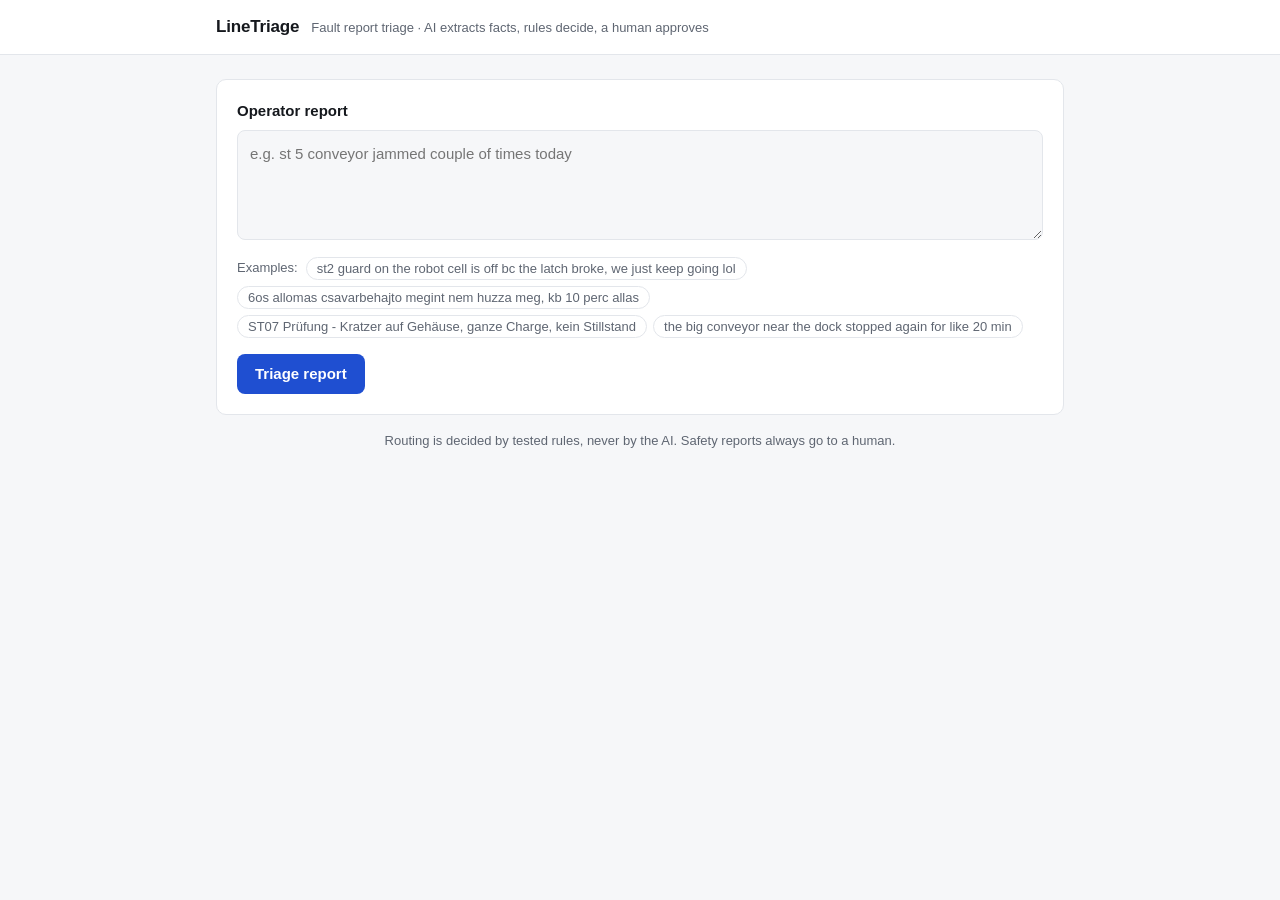
==== src/linetriage/static/index.html @ f2fc9f6f "Add web page for triaging reports Co-Authored-By: Claude Opus 5.5 <noreply@anthropic.com>" ====
<!doctype html>
<html lang="en">
<head>
<meta charset="utf-8">
<meta name="viewport" content="width=device-width, initial-scale=1">
<title>LineTriage</title>
<style>
  :root {
    --bg: #f6f7f9;
    --surface: #ffffff;
    --border: #e3e6eb;
    --text: #15181d;
    --muted: #5f6672;
    --accent: #1f4fd1;
    --accent-text: #ffffff;
    --safety-bg: #fdecec; --safety-fg: #b42318;
    --review-bg: #fff4e5; --review-fg: #a15c07;
    --escalate-bg: #eef2ff; --escalate-fg: #3538cd;
    --auto-bg: #ecfdf3; --auto-fg: #067647;
    --radius: 10px;
  }
  @media (prefers-color-scheme: dark) {
    :root {
      --bg: #0f1115;
      --surface: #171a20;
      --border: #2a2f38;
      --text: #e8eaee;
      --muted: #9aa1ad;
      --accent: #5b8cff;
      --accent-text: #0f1115;
      --safety-bg: #3a1513; --safety-fg: #ff9c92;
      --review-bg: #3a2a10; --review-fg: #fdc56b;
      --escalate-bg: #1e2147; --escalate-fg: #a4b0ff;
      --auto-bg: #0f2e1f; --auto-fg: #6ce0a5;
    }
  }
  * { box-sizing: border-box; }
  body {
    margin: 0;
    background: var(--bg);
    color: var(--text);
    font: 15px/1.5 -apple-system, BlinkMacSystemFont, "Segoe UI", Roboto, sans-serif;
  }
  header {
    border-bottom: 1px solid var(--border);
    background: var(--surface);
  }
  .bar {
    max-width: 880px; margin: 0 auto; padding: 14px 16px;
    display: flex; align-items: baseline; gap: 12px;
  }
  .logo { font-weight: 700; font-size: 17px; letter-spacing: -0.01em; }
  .tagline { color: var(--muted); font-size: 13px; }
  main { max-width: 880px; margin: 0 auto; padding: 24px 16px 48px; }
  .card {
    background: var(--surface);
    border: 1px solid var(--border);
    border-radius: var(--radius);
    padding: 20px;
    margin-bottom: 16px;
  }
  label { display: block; font-weight: 600; margin-bottom: 8px; }
  textarea {
    width: 100%; min-height: 110px; resize: vertical;
    padding: 12px; border: 1px solid var(--border); border-radius: 8px;
    background: var(--bg); color: var(--text); font: inherit;
  }
  textarea:focus { outline: 2px solid var(--accent); outline-offset: -1px; }
  .examples { display: flex; flex-wrap: wrap; gap: 6px; margin: 10px 0 16px; }
  .examples span { color: var(--muted); font-size: 13px; margin-right: 2px; align-self: center; }
  .chip {
    border: 1px solid var(--border); background: transparent; color: var(--muted);
    border-radius: 999px; padding: 3px 10px; font-size: 13px; cursor: pointer;
  }
  .chip:hover { color: var(--text); border-color: var(--muted); }
  .actions { display: flex; align-items: center; gap: 12px; }
  button.primary {
    background: var(--accent); color: var(--accent-text); border: 0;
    border-radius: 8px; padding: 9px 18px; font: inherit; font-weight: 600; cursor: pointer;
  }
  button.primary:disabled { opacity: 0.6; cursor: default; }
  .hint { color: var(--muted); font-size: 13px; }
  .error { color: var(--safety-fg); }
  #result { display: none; }
  .route {
    display: flex; flex-wrap: wrap; align-items: center; gap: 12px;
    padding: 14px 16px; border-radius: 8px; margin-bottom: 16px;
  }
  .route .name { font-weight: 700; letter-spacing: 0.02em; }
  .route .reason { flex: 1 1 240px; }
  .route.safety_alert { background: var(--safety-bg); color: var(--safety-fg); }
  .route.human_review { background: var(--review-bg); color: var(--review-fg); }
  .route.escalate_quality { background: var(--escalate-bg); color: var(--escalate-fg); }
  .route.auto_ticket { background: var(--auto-bg); color: var(--auto-fg); }
  .summary { margin: 0 0 16px; }
  .facts {
    display: grid; grid-template-columns: repeat(auto-fill, minmax(180px, 1fr));
    gap: 1px; background: var(--border); border: 1px solid var(--border);
    border-radius: 8px; overflow: hidden; margin: 0;
  }
  .facts div { background: var(--surface); padding: 10px 12px; }
  .facts dt { color: var(--muted); font-size: 12px; text-transform: uppercase; letter-spacing: 0.04em; }
  .facts dd { margin: 2px 0 0; font-weight: 600; overflow-wrap: anywhere; }
  .facts dd.none { color: var(--muted); font-weight: 400; }
  .review { display: flex; flex-wrap: wrap; align-items: center; gap: 10px; margin-top: 16px; }
  .review button {
    border: 1px solid var(--border); background: var(--surface); color: var(--text);
    border-radius: 8px; padding: 7px 14px; font: inherit; cursor: pointer;
  }
  .review button:hover { border-color: var(--muted); }
  footer { color: var(--muted); font-size: 13px; text-align: center; }
</style>
</head>
<body>
<header>
  <div class="bar">
    <span class="logo">LineTriage</span>
    <span class="tagline">Fault report triage · AI extracts facts, rules decide, a human approves</span>
  </div>
</header>
<main>
  <form class="card" id="form">
    <label for="text">Operator report</label>
    <textarea id="text" maxlength="2000" placeholder="e.g. st 5 conveyor jammed couple of times today" required></textarea>
    <div class="examples">
      <span>Examples:</span>
      <button type="button" class="chip">st2 guard on the robot cell is off bc the latch broke, we just keep going lol</button>
      <button type="button" class="chip">6os allomas csavarbehajto megint nem huzza meg, kb 10 perc allas</button>
      <button type="button" class="chip">ST07 Prüfung - Kratzer auf Gehäuse, ganze Charge, kein Stillstand</button>
      <button type="button" class="chip">the big conveyor near the dock stopped again for like 20 min</button>
    </div>
    <div class="actions">
      <button class="primary" id="submit" type="submit">Triage report</button>
      <span class="hint" id="status"></span>
    </div>
  </form>

  <section class="card" id="result" aria-live="polite">
    <div class="route" id="route">
      <span class="name" id="route-name"></span>
      <span class="reason" id="route-reason"></span>
    </div>
    <p class="summary" id="summary"></p>
    <dl class="facts" id="facts"></dl>
    <div class="review">
      <button type="button" data-decision="Approved">Approve</button>
      <button type="button" data-decision="Overridden">Override</button>
      <span class="hint" id="review-status">Recommendation only. A human makes the final call.</span>
    </div>
  </section>

  <footer>Routing is decided by tested rules, never by the AI. Safety reports always go to a human.</footer>
</main>

<script>
  const ROUTE_NAMES = {
    safety_alert: "Safety alert",
    human_review: "Human review",
    escalate_quality: "Escalate to quality",
    auto_ticket: "Auto ticket",
  };
  const FIELDS = [
    ["station_id", "Station"],
    ["fault_type", "Fault type"],
    ["downtime_minutes", "Downtime"],
    ["recurring", "Recurring"],
    ["safety_involved", "Safety risk"],
    ["affected_part", "Affected part"],
    ["language", "Language"],
  ];
  const LANGUAGES = { en: "English", hu: "Hungarian", de: "German", mixed: "Mixed" };

  const $ = (id) => document.getElementById(id);
  const form = $("form"), text = $("text"), submit = $("submit"), status = $("status");

  document.querySelectorAll(".chip").forEach((chip) =>
    chip.addEventListener("click", () => { text.value = chip.textContent; text.focus(); })
  );

  function show(key, value) {
    if (value === null || value === undefined) return null;
    if (typeof value === "boolean") return value ? "Yes" : "No";
    if (key === "downtime_minutes") return value === 0 ? "None (kept running)" : `${value} min`;
    if (key === "language") return LANGUAGES[value] || value;
    return String(value);
  }

  function render(data) {
    const route = $("route");
    route.className = "route " + data.route;
    $("route-name").textContent = ROUTE_NAMES[data.route] || data.route;
    $("route-reason").textContent = data.reason;
    $("summary").textContent = data.facts.summary;
    const facts = $("facts");
    facts.replaceChildren();
    for (const [key, label] of FIELDS) {
      const value = show(key, data.facts[key]);
      const box = document.createElement("div");
      const dt = document.createElement("dt");
      const dd = document.createElement("dd");
      dt.textContent = label;
      dd.textContent = value ?? "Unknown";
      if (value === null) dd.className = "none";
      box.append(dt, dd);
      facts.append(box);
    }
    $("review-status").textContent = "Recommendation only. A human makes the final call.";
    $("result").style.display = "block";
  }

  form.addEventListener("submit", async (event) => {
    event.preventDefault();
    if (!text.value.trim()) return;
    submit.disabled = true;
    status.className = "hint";
    status.textContent = "Analysing…";
    try {
      const response = await fetch("/triage", {
        method: "POST",
        headers: { "Content-Type": "application/json" },
        body: JSON.stringify({ text: text.value }),
      });
      const data = await response.json();
      if (!response.ok) throw new Error(typeof data.detail === "string" ? data.detail : "Invalid request.");
      render(data);
      status.textContent = "";
    } catch (err) {
      status.className = "hint error";
      status.textContent = err.message || "Something went wrong.";
    } finally {
      submit.disabled = false;
    }
  });

  document.querySelectorAll("[data-decision]").forEach((button) =>
    button.addEventListener("click", () => {
      $("review-status").textContent = `${button.dataset.decision}. (Not saved yet: decisions are stored in a later phase.)`;
    })
  );
</script>
</body>
</html>
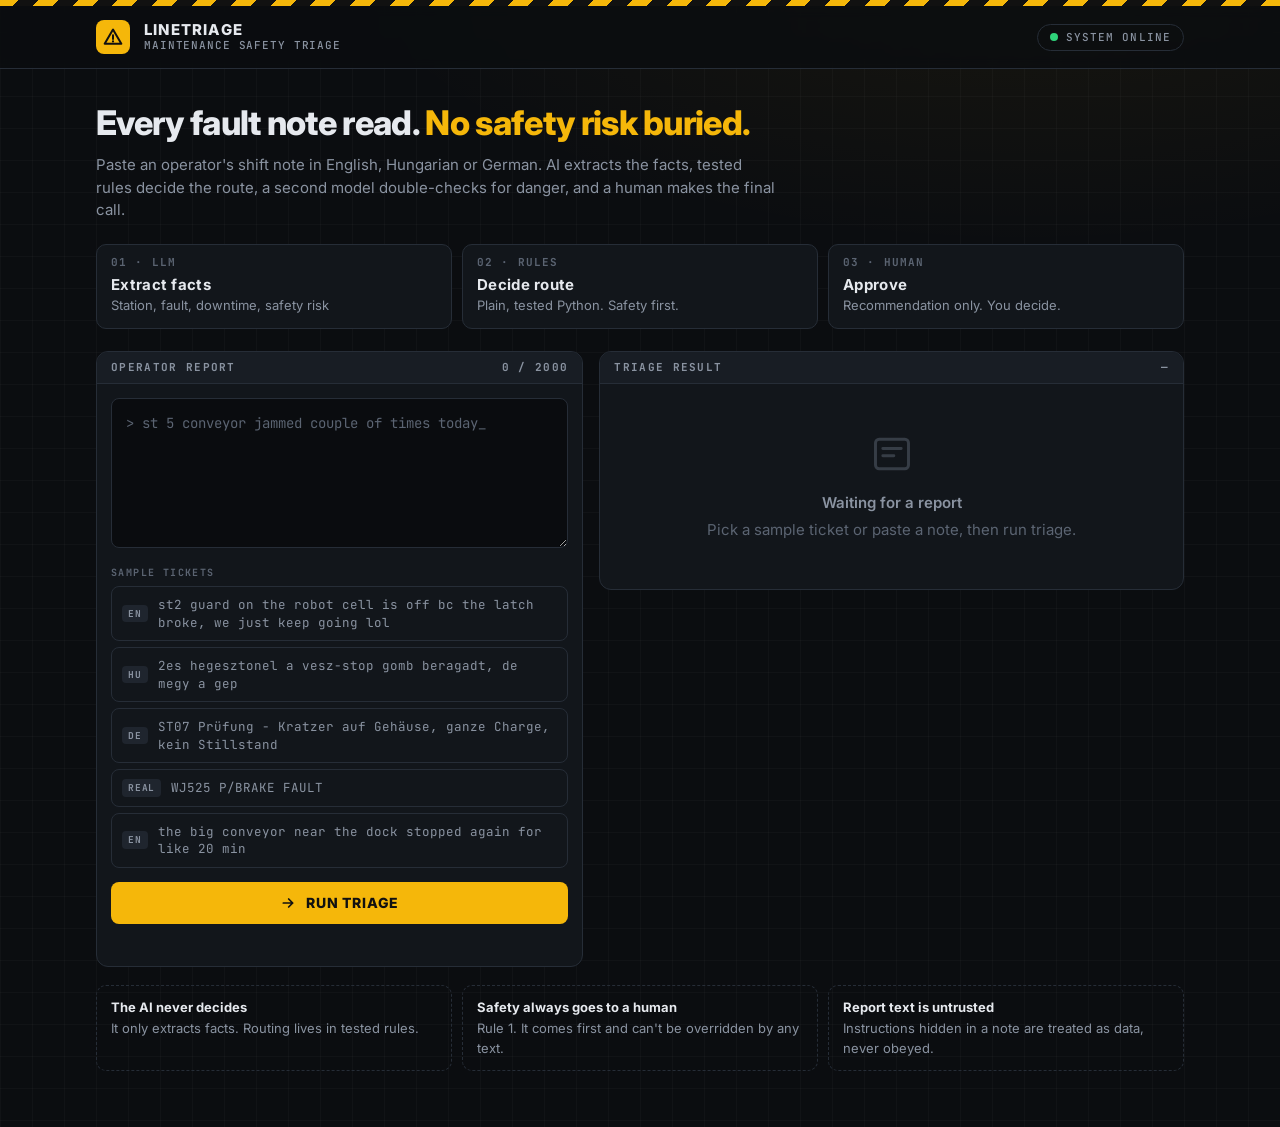
==== commit 7be9a4e1: "Redesign web page as a safety control room; add small-model second opinion Co-Authored-By: Claude Op" ====
--- a/src/linetriage/static/index.html
+++ b/src/linetriage/static/index.html
@@ -4,160 +4,287 @@
 <meta charset="utf-8">
 <meta name="viewport" content="width=device-width, initial-scale=1">
 <title>LineTriage</title>
+<link rel="preconnect" href="https://fonts.googleapis.com">
+<link rel="preconnect" href="https://fonts.gstatic.com" crossorigin>
+<link href="https://fonts.googleapis.com/css2?family=Inter:wght@400;500;600;700;800&family=JetBrains+Mono:wght@400;500;700&display=swap" rel="stylesheet">
 <style>
   :root {
-    --bg: #f6f7f9;
-    --surface: #ffffff;
-    --border: #e3e6eb;
-    --text: #15181d;
-    --muted: #5f6672;
-    --accent: #1f4fd1;
-    --accent-text: #ffffff;
-    --safety-bg: #fdecec; --safety-fg: #b42318;
-    --review-bg: #fff4e5; --review-fg: #a15c07;
-    --escalate-bg: #eef2ff; --escalate-fg: #3538cd;
-    --auto-bg: #ecfdf3; --auto-fg: #067647;
-    --radius: 10px;
-  }
-  @media (prefers-color-scheme: dark) {
-    :root {
-      --bg: #0f1115;
-      --surface: #171a20;
-      --border: #2a2f38;
-      --text: #e8eaee;
-      --muted: #9aa1ad;
-      --accent: #5b8cff;
-      --accent-text: #0f1115;
-      --safety-bg: #3a1513; --safety-fg: #ff9c92;
-      --review-bg: #3a2a10; --review-fg: #fdc56b;
-      --escalate-bg: #1e2147; --escalate-fg: #a4b0ff;
-      --auto-bg: #0f2e1f; --auto-fg: #6ce0a5;
-    }
+    --bg: #0b0d10;
+    --bg-grid: rgba(255, 255, 255, 0.025);
+    --panel: #12161b;
+    --panel-2: #181d24;
+    --line: #262d37;
+    --text: #e6e9ee;
+    --muted: #8a93a1;
+    --dim: #5b6472;
+    --hazard: #f5b70a;
+    --hazard-ink: #111;
+    --red: #ff4d4f;
+    --amber: #ffab2e;
+    --blue: #4d8dff;
+    --green: #2fd37a;
+    --mono: "JetBrains Mono", ui-monospace, SFMono-Regular, Menlo, monospace;
+    --sans: "Inter", -apple-system, BlinkMacSystemFont, "Segoe UI", sans-serif;
   }
   * { box-sizing: border-box; }
+  html { background: var(--bg); }
   body {
     margin: 0;
-    background: var(--bg);
+    min-height: 100vh;
     color: var(--text);
-    font: 15px/1.5 -apple-system, BlinkMacSystemFont, "Segoe UI", Roboto, sans-serif;
-  }
-  header {
-    border-bottom: 1px solid var(--border);
-    background: var(--surface);
-  }
-  .bar {
-    max-width: 880px; margin: 0 auto; padding: 14px 16px;
-    display: flex; align-items: baseline; gap: 12px;
-  }
-  .logo { font-weight: 700; font-size: 17px; letter-spacing: -0.01em; }
-  .tagline { color: var(--muted); font-size: 13px; }
-  main { max-width: 880px; margin: 0 auto; padding: 24px 16px 48px; }
-  .card {
-    background: var(--surface);
-    border: 1px solid var(--border);
-    border-radius: var(--radius);
-    padding: 20px;
-    margin-bottom: 16px;
-  }
-  label { display: block; font-weight: 600; margin-bottom: 8px; }
+    font: 15px/1.5 var(--sans);
+    background:
+      linear-gradient(var(--bg-grid) 1px, transparent 1px) 0 0 / 32px 32px,
+      linear-gradient(90deg, var(--bg-grid) 1px, transparent 1px) 0 0 / 32px 32px,
+      radial-gradient(1200px 600px at 80% -10%, rgba(245, 183, 10, 0.07), transparent 60%),
+      var(--bg);
+  }
+
+  /* Hazard stripe */
+  .stripe {
+    height: 6px;
+    background: repeating-linear-gradient(-45deg, var(--hazard) 0 14px, var(--hazard-ink) 14px 28px);
+  }
+
+  header { border-bottom: 1px solid var(--line); background: rgba(11, 13, 16, 0.85); backdrop-filter: blur(6px); }
+  .bar { max-width: 1120px; margin: 0 auto; padding: 14px 16px; display: flex; align-items: center; gap: 14px; flex-wrap: wrap; }
+  .mark {
+    width: 34px; height: 34px; border-radius: 8px; display: grid; place-items: center;
+    background: var(--hazard); color: var(--hazard-ink); flex: none;
+  }
+  .brand { display: flex; flex-direction: column; line-height: 1.15; }
+  .brand b { font-weight: 800; letter-spacing: 0.08em; font-size: 15px; }
+  .brand span { font: 500 11px/1.4 var(--mono); color: var(--muted); letter-spacing: 0.08em; text-transform: uppercase; }
+  .status {
+    margin-left: auto; display: flex; align-items: center; gap: 8px;
+    font: 500 11px/1 var(--mono); letter-spacing: 0.1em; color: var(--muted);
+    border: 1px solid var(--line); border-radius: 999px; padding: 7px 12px;
+  }
+  .pulse { width: 8px; height: 8px; border-radius: 50%; background: var(--green); box-shadow: 0 0 0 0 rgba(47, 211, 122, 0.6); animation: pulse 2s infinite; }
+  @keyframes pulse { 70% { box-shadow: 0 0 0 8px rgba(47, 211, 122, 0); } 100% { box-shadow: 0 0 0 0 rgba(47, 211, 122, 0); } }
+
+  main { max-width: 1120px; margin: 0 auto; padding: 28px 16px 56px; }
+  .hero { margin-bottom: 22px; }
+  .hero h1 { margin: 0 0 6px; font-size: clamp(24px, 4vw, 34px); font-weight: 800; letter-spacing: -0.02em; }
+  .hero h1 em { font-style: normal; color: var(--hazard); }
+  .hero p { margin: 0; color: var(--muted); max-width: 680px; }
+
+  /* Pipeline */
+  .pipeline { display: grid; grid-template-columns: repeat(3, 1fr); gap: 10px; margin: 22px 0; }
+  .stage {
+    position: relative; padding: 12px 14px; border: 1px solid var(--line); border-radius: 10px;
+    background: var(--panel); transition: border-color .3s, box-shadow .3s, opacity .3s;
+  }
+  .stage .num { font: 700 11px/1 var(--mono); color: var(--dim); letter-spacing: 0.1em; }
+  .stage .name { font-weight: 700; margin-top: 6px; letter-spacing: 0.02em; }
+  .stage .desc { color: var(--muted); font-size: 13px; }
+  .stage.active { border-color: var(--hazard); box-shadow: 0 0 0 1px var(--hazard) inset, 0 0 24px rgba(245, 183, 10, 0.18); }
+  .stage.active .num { color: var(--hazard); }
+  .stage.done { border-color: #2a4a38; }
+  .stage.done .num { color: var(--green); }
+  .stage.done .num::after { content: "  ✓"; }
+
+  .grid { display: grid; grid-template-columns: minmax(0, 5fr) minmax(0, 6fr); gap: 16px; align-items: start; }
+  @media (max-width: 860px) { .grid { grid-template-columns: 1fr; } .pipeline { grid-template-columns: 1fr; } }
+
+  .panel { background: var(--panel); border: 1px solid var(--line); border-radius: 12px; overflow: hidden; }
+  .panel-head {
+    display: flex; align-items: center; justify-content: space-between; gap: 8px;
+    padding: 10px 14px; border-bottom: 1px solid var(--line); background: var(--panel-2);
+    font: 700 11px/1 var(--mono); letter-spacing: 0.12em; color: var(--muted); text-transform: uppercase;
+  }
+  .panel-body { padding: 14px; }
+
   textarea {
-    width: 100%; min-height: 110px; resize: vertical;
-    padding: 12px; border: 1px solid var(--border); border-radius: 8px;
-    background: var(--bg); color: var(--text); font: inherit;
-  }
-  textarea:focus { outline: 2px solid var(--accent); outline-offset: -1px; }
-  .examples { display: flex; flex-wrap: wrap; gap: 6px; margin: 10px 0 16px; }
-  .examples span { color: var(--muted); font-size: 13px; margin-right: 2px; align-self: center; }
+    width: 100%; min-height: 150px; resize: vertical; padding: 14px;
+    border: 1px solid var(--line); border-radius: 8px; background: #0a0c0f; color: var(--text);
+    font: 14px/1.55 var(--mono); caret-color: var(--hazard);
+  }
+  textarea:focus { outline: none; border-color: var(--hazard); box-shadow: 0 0 0 3px rgba(245, 183, 10, 0.15); }
+  textarea::placeholder { color: var(--dim); }
+
+  .samples { margin-top: 14px; }
+  .samples-label { font: 700 10px/1 var(--mono); letter-spacing: 0.14em; color: var(--dim); text-transform: uppercase; margin-bottom: 8px; }
   .chip {
-    border: 1px solid var(--border); background: transparent; color: var(--muted);
-    border-radius: 999px; padding: 3px 10px; font-size: 13px; cursor: pointer;
-  }
-  .chip:hover { color: var(--text); border-color: var(--muted); }
-  .actions { display: flex; align-items: center; gap: 12px; }
-  button.primary {
-    background: var(--accent); color: var(--accent-text); border: 0;
-    border-radius: 8px; padding: 9px 18px; font: inherit; font-weight: 600; cursor: pointer;
-  }
-  button.primary:disabled { opacity: 0.6; cursor: default; }
-  .hint { color: var(--muted); font-size: 13px; }
-  .error { color: var(--safety-fg); }
-  #result { display: none; }
+    display: flex; width: 100%; align-items: center; gap: 10px; text-align: left; cursor: pointer;
+    margin-bottom: 6px; padding: 9px 10px; border-radius: 8px; border: 1px solid var(--line);
+    background: transparent; color: var(--muted); font: 12.5px/1.4 var(--mono);
+    transition: border-color .15s, color .15s, background .15s;
+  }
+  .chip:hover { border-color: #3a4350; color: var(--text); background: rgba(255, 255, 255, 0.02); }
+  .chip .tag {
+    flex: none; font: 700 9.5px/1 var(--mono); letter-spacing: 0.08em; padding: 4px 6px; border-radius: 4px;
+    background: #1f252e; color: var(--muted);
+  }
+
+  .run {
+    margin-top: 14px; width: 100%; display: flex; align-items: center; justify-content: center; gap: 10px;
+    padding: 13px 18px; border: 0; border-radius: 8px; cursor: pointer;
+    background: var(--hazard); color: var(--hazard-ink); font: 800 14px/1 var(--sans); letter-spacing: 0.06em; text-transform: uppercase;
+    transition: transform .08s, filter .15s;
+  }
+  .run:hover { filter: brightness(1.06); }
+  .run:active { transform: translateY(1px); }
+  .run:disabled { cursor: default; filter: grayscale(0.4) brightness(0.8); }
+  .error { color: var(--red); font: 13px/1.4 var(--mono); margin-top: 10px; min-height: 18px; }
+
+  /* Empty state */
+  .empty { padding: 48px 20px; text-align: center; color: var(--dim); }
+  .empty svg { opacity: 0.5; margin-bottom: 10px; }
+  .empty b { display: block; color: var(--muted); font-weight: 600; margin-bottom: 4px; }
+
+  /* Route */
   .route {
-    display: flex; flex-wrap: wrap; align-items: center; gap: 12px;
-    padding: 14px 16px; border-radius: 8px; margin-bottom: 16px;
-  }
-  .route .name { font-weight: 700; letter-spacing: 0.02em; }
-  .route .reason { flex: 1 1 240px; }
-  .route.safety_alert { background: var(--safety-bg); color: var(--safety-fg); }
-  .route.human_review { background: var(--review-bg); color: var(--review-fg); }
-  .route.escalate_quality { background: var(--escalate-bg); color: var(--escalate-fg); }
-  .route.auto_ticket { background: var(--auto-bg); color: var(--auto-fg); }
-  .summary { margin: 0 0 16px; }
-  .facts {
-    display: grid; grid-template-columns: repeat(auto-fill, minmax(180px, 1fr));
-    gap: 1px; background: var(--border); border: 1px solid var(--border);
-    border-radius: 8px; overflow: hidden; margin: 0;
-  }
-  .facts div { background: var(--surface); padding: 10px 12px; }
-  .facts dt { color: var(--muted); font-size: 12px; text-transform: uppercase; letter-spacing: 0.04em; }
-  .facts dd { margin: 2px 0 0; font-weight: 600; overflow-wrap: anywhere; }
-  .facts dd.none { color: var(--muted); font-weight: 400; }
-  .review { display: flex; flex-wrap: wrap; align-items: center; gap: 10px; margin-top: 16px; }
+    --c: var(--muted);
+    position: relative; padding: 18px 18px 16px; border-bottom: 1px solid var(--line);
+    background: linear-gradient(120deg, color-mix(in srgb, var(--c) 16%, transparent), transparent 70%);
+  }
+  .route::before { content: ""; position: absolute; left: 0; top: 0; bottom: 0; width: 4px; background: var(--c); box-shadow: 0 0 18px var(--c); }
+  .route.safety_alert { --c: var(--red); }
+  .route.human_review { --c: var(--amber); }
+  .route.escalate_quality { --c: var(--blue); }
+  .route.auto_ticket { --c: var(--green); }
+  .route .kicker { font: 700 10.5px/1 var(--mono); letter-spacing: 0.14em; color: var(--muted); text-transform: uppercase; }
+  .route .name { display: flex; align-items: center; gap: 10px; margin: 8px 0 6px; font-size: 24px; font-weight: 800; letter-spacing: 0.01em; color: var(--c); }
+  .route.safety_alert .name .dot { animation: blink 1s steps(2) infinite; }
+  .route .dot { width: 10px; height: 10px; border-radius: 50%; background: var(--c); box-shadow: 0 0 12px var(--c); }
+  @keyframes blink { 50% { opacity: 0.25; } }
+  .route .reason { color: var(--text); }
+  .summary { padding: 12px 18px; color: var(--muted); border-bottom: 1px solid var(--line); font-size: 14px; }
+  .summary b { color: var(--text); font-weight: 600; }
+
+  .facts { display: grid; grid-template-columns: repeat(auto-fill, minmax(150px, 1fr)); gap: 1px; background: var(--line); margin: 0; }
+  .facts div { background: var(--panel); padding: 11px 14px; }
+  .facts dt { font: 700 10px/1 var(--mono); letter-spacing: 0.12em; color: var(--dim); text-transform: uppercase; }
+  .facts dd { margin: 6px 0 0; font: 600 14px/1.3 var(--mono); overflow-wrap: anywhere; }
+  .facts dd.warn { color: var(--red); }
+  .facts dd.none { color: var(--dim); font-weight: 400; }
+
+  /* Second opinion */
+  .second { padding: 14px 18px; border-top: 1px solid var(--line); }
+  .second-head { display: flex; justify-content: space-between; align-items: baseline; gap: 10px; flex-wrap: wrap; }
+  .second-head .t { font: 700 10.5px/1 var(--mono); letter-spacing: 0.14em; color: var(--muted); text-transform: uppercase; }
+  .second-head .m { font: 12px/1 var(--mono); color: var(--dim); }
+  .meter { position: relative; height: 10px; margin: 12px 0 8px; border-radius: 999px; background: #0a0c0f; border: 1px solid var(--line); overflow: visible; }
+  .meter .fill { position: absolute; inset: 0 auto 0 0; width: 0; border-radius: 999px; background: linear-gradient(90deg, var(--green), var(--hazard) 55%, var(--red)); transition: width .7s cubic-bezier(.2,.8,.2,1); }
+  .meter .tick { position: absolute; top: -5px; bottom: -5px; width: 2px; background: var(--text); opacity: 0.7; }
+  .meter .tick::after { content: "threshold"; position: absolute; top: -16px; left: 50%; transform: translateX(-50%); font: 9px/1 var(--mono); color: var(--dim); letter-spacing: 0.08em; }
+  .verdict { display: flex; align-items: center; gap: 10px; flex-wrap: wrap; font: 13px/1.4 var(--mono); }
+  .pill { font: 700 10.5px/1 var(--mono); letter-spacing: 0.1em; padding: 5px 8px; border-radius: 4px; border: 1px solid currentColor; }
+  .pill.danger { color: var(--red); }
+  .pill.ok { color: var(--green); }
+  .pill.agree { color: var(--muted); }
+  .pill.check { color: var(--amber); background: rgba(255, 171, 46, 0.08); }
+
+  .review { display: flex; gap: 8px; flex-wrap: wrap; align-items: center; padding: 14px 18px; border-top: 1px solid var(--line); background: var(--panel-2); }
   .review button {
-    border: 1px solid var(--border); background: var(--surface); color: var(--text);
-    border-radius: 8px; padding: 7px 14px; font: inherit; cursor: pointer;
-  }
-  .review button:hover { border-color: var(--muted); }
-  footer { color: var(--muted); font-size: 13px; text-align: center; }
+    padding: 9px 14px; border-radius: 8px; cursor: pointer; font: 700 12px/1 var(--sans); letter-spacing: 0.06em; text-transform: uppercase;
+    border: 1px solid var(--line); background: var(--panel); color: var(--text);
+  }
+  .review button.approve:hover { border-color: var(--green); color: var(--green); }
+  .review button.override:hover { border-color: var(--amber); color: var(--amber); }
+  .review .note { color: var(--dim); font: 12px/1.4 var(--mono); margin-left: auto; }
+
+  .principles { display: grid; grid-template-columns: repeat(3, 1fr); gap: 10px; margin-top: 18px; }
+  @media (max-width: 860px) { .principles { grid-template-columns: 1fr; } }
+  .principles div { padding: 12px 14px; border: 1px dashed var(--line); border-radius: 10px; color: var(--muted); font-size: 13px; }
+  .principles b { display: block; color: var(--text); font-size: 13px; margin-bottom: 2px; }
+
+  .sr-only { position: absolute; width: 1px; height: 1px; overflow: hidden; clip: rect(0 0 0 0); }
+  @media (prefers-reduced-motion: reduce) { * { animation: none !important; transition: none !important; } }
 </style>
 </head>
 <body>
+<div class="stripe" aria-hidden="true"></div>
 <header>
   <div class="bar">
-    <span class="logo">LineTriage</span>
-    <span class="tagline">Fault report triage · AI extracts facts, rules decide, a human approves</span>
+    <div class="mark" aria-hidden="true">
+      <svg width="20" height="20" viewBox="0 0 24 24" fill="none"><path d="M12 3 2 20h20L12 3Z" stroke="currentColor" stroke-width="2.4" stroke-linejoin="round"/><path d="M12 10v4.5" stroke="currentColor" stroke-width="2.4" stroke-linecap="round"/><circle cx="12" cy="17.3" r="1.3" fill="currentColor"/></svg>
+    </div>
+    <div class="brand"><b>LINETRIAGE</b><span>Maintenance safety triage</span></div>
+    <div class="status"><span class="pulse"></span>SYSTEM ONLINE</div>
   </div>
 </header>
+
 <main>
-  <form class="card" id="form">
-    <label for="text">Operator report</label>
-    <textarea id="text" maxlength="2000" placeholder="e.g. st 5 conveyor jammed couple of times today" required></textarea>
-    <div class="examples">
-      <span>Examples:</span>
-      <button type="button" class="chip">st2 guard on the robot cell is off bc the latch broke, we just keep going lol</button>
-      <button type="button" class="chip">6os allomas csavarbehajto megint nem huzza meg, kb 10 perc allas</button>
-      <button type="button" class="chip">ST07 Prüfung - Kratzer auf Gehäuse, ganze Charge, kein Stillstand</button>
-      <button type="button" class="chip">the big conveyor near the dock stopped again for like 20 min</button>
-    </div>
-    <div class="actions">
-      <button class="primary" id="submit" type="submit">Triage report</button>
-      <span class="hint" id="status"></span>
-    </div>
-  </form>
-
-  <section class="card" id="result" aria-live="polite">
-    <div class="route" id="route">
-      <span class="name" id="route-name"></span>
-      <span class="reason" id="route-reason"></span>
-    </div>
-    <p class="summary" id="summary"></p>
-    <dl class="facts" id="facts"></dl>
-    <div class="review">
-      <button type="button" data-decision="Approved">Approve</button>
-      <button type="button" data-decision="Overridden">Override</button>
-      <span class="hint" id="review-status">Recommendation only. A human makes the final call.</span>
-    </div>
+  <section class="hero">
+    <h1>Every fault note read. <em>No safety risk buried.</em></h1>
+    <p>Paste an operator's shift note in English, Hungarian or German. AI extracts the facts, tested rules decide the route, a second model double-checks for danger, and a human makes the final call.</p>
   </section>
 
-  <footer>Routing is decided by tested rules, never by the AI. Safety reports always go to a human.</footer>
+  <div class="pipeline" aria-label="Processing pipeline">
+    <div class="stage" id="st1"><div class="num">01 · LLM</div><div class="name">Extract facts</div><div class="desc">Station, fault, downtime, safety risk</div></div>
+    <div class="stage" id="st2"><div class="num">02 · RULES</div><div class="name">Decide route</div><div class="desc">Plain, tested Python. Safety first.</div></div>
+    <div class="stage" id="st3"><div class="num">03 · HUMAN</div><div class="name">Approve</div><div class="desc">Recommendation only. You decide.</div></div>
+  </div>
+
+  <div class="grid">
+    <form class="panel" id="form">
+      <div class="panel-head"><span>Operator report</span><span id="count">0 / 2000</span></div>
+      <div class="panel-body">
+        <label for="text" class="sr-only">Operator report</label>
+        <textarea id="text" maxlength="2000" placeholder="&gt; st 5 conveyor jammed couple of times today_" required></textarea>
+        <div class="samples">
+          <div class="samples-label">Sample tickets</div>
+          <button type="button" class="chip"><span class="tag">EN</span><span>st2 guard on the robot cell is off bc the latch broke, we just keep going lol</span></button>
+          <button type="button" class="chip"><span class="tag">HU</span><span>2es hegesztonel a vesz-stop gomb beragadt, de megy a gep</span></button>
+          <button type="button" class="chip"><span class="tag">DE</span><span>ST07 Prüfung - Kratzer auf Gehäuse, ganze Charge, kein Stillstand</span></button>
+          <button type="button" class="chip"><span class="tag">REAL</span><span>WJ525 P/BRAKE FAULT</span></button>
+          <button type="button" class="chip"><span class="tag">EN</span><span>the big conveyor near the dock stopped again for like 20 min</span></button>
+        </div>
+        <button class="run" id="submit" type="submit">
+          <svg width="16" height="16" viewBox="0 0 24 24" fill="none" aria-hidden="true"><path d="M5 12h14M13 6l6 6-6 6" stroke="currentColor" stroke-width="2.6" stroke-linecap="round" stroke-linejoin="round"/></svg>
+          <span id="submit-label">Run triage</span>
+        </button>
+        <div class="error" id="error" role="alert"></div>
+      </div>
+    </form>
+
+    <section class="panel" aria-live="polite">
+      <div class="panel-head"><span>Triage result</span><span id="ticket">—</span></div>
+      <div id="empty" class="empty">
+        <svg width="44" height="44" viewBox="0 0 24 24" fill="none" aria-hidden="true"><rect x="3" y="4" width="18" height="16" rx="2" stroke="currentColor" stroke-width="1.6"/><path d="M7 9h10M7 13h6" stroke="currentColor" stroke-width="1.6" stroke-linecap="round"/></svg>
+        <b>Waiting for a report</b>
+        Pick a sample ticket or paste a note, then run triage.
+      </div>
+      <div id="result" hidden>
+        <div class="route" id="route">
+          <div class="kicker">Recommended route</div>
+          <div class="name"><span class="dot"></span><span id="route-name"></span></div>
+          <div class="reason" id="route-reason"></div>
+        </div>
+        <div class="summary"><b>Summary:</b> <span id="summary"></span></div>
+        <dl class="facts" id="facts"></dl>
+        <div class="second" id="second">
+          <div class="second-head">
+            <span class="t">Second opinion · own model</span>
+            <span class="m" id="second-meta"></span>
+          </div>
+          <div class="meter"><div class="fill" id="fill"></div><div class="tick" id="tick"></div></div>
+          <div class="verdict" id="verdict"></div>
+        </div>
+        <div class="review">
+          <button type="button" class="approve" data-decision="Approved">Approve</button>
+          <button type="button" class="override" data-decision="Overridden">Override</button>
+          <span class="note" id="review-note">Awaiting human decision</span>
+        </div>
+      </div>
+    </section>
+  </div>
+
+  <div class="principles">
+    <div><b>The AI never decides</b>It only extracts facts. Routing lives in tested rules.</div>
+    <div><b>Safety always goes to a human</b>Rule 1. It comes first and can't be overridden by any text.</div>
+    <div><b>Report text is untrusted</b>Instructions hidden in a note are treated as data, never obeyed.</div>
+  </div>
 </main>
 
 <script>
-  const ROUTE_NAMES = {
-    safety_alert: "Safety alert",
-    human_review: "Human review",
-    escalate_quality: "Escalate to quality",
-    auto_ticket: "Auto ticket",
+  const ROUTES = {
+    safety_alert: "SAFETY ALERT",
+    human_review: "HUMAN REVIEW",
+    escalate_quality: "ESCALATE TO QUALITY",
+    auto_ticket: "AUTO TICKET",
   };
   const FIELDS = [
     ["station_id", "Station"],
@@ -169,18 +296,28 @@
     ["language", "Language"],
   ];
   const LANGUAGES = { en: "English", hu: "Hungarian", de: "German", mixed: "Mixed" };
-
   const $ = (id) => document.getElementById(id);
-  const form = $("form"), text = $("text"), submit = $("submit"), status = $("status");
-
+  const text = $("text"), submit = $("submit");
+  const stages = [$("st1"), $("st2"), $("st3")];
+  let ticketNo = 1000 + Math.floor(Math.random() * 9000);
+
+  const updateCount = () => { $("count").textContent = `${text.value.length} / 2000`; };
+  text.addEventListener("input", updateCount);
   document.querySelectorAll(".chip").forEach((chip) =>
-    chip.addEventListener("click", () => { text.value = chip.textContent; text.focus(); })
+    chip.addEventListener("click", () => { text.value = chip.lastElementChild.textContent; updateCount(); text.focus(); })
   );
+
+  function setStage(i) {
+    stages.forEach((s, j) => {
+      s.classList.toggle("active", j === i);
+      s.classList.toggle("done", j < i);
+    });
+  }
 
   function show(key, value) {
     if (value === null || value === undefined) return null;
-    if (typeof value === "boolean") return value ? "Yes" : "No";
-    if (key === "downtime_minutes") return value === 0 ? "None (kept running)" : `${value} min`;
+    if (typeof value === "boolean") return value ? "YES" : "NO";
+    if (key === "downtime_minutes") return value === 0 ? "0 min (running)" : `${value} min`;
     if (key === "language") return LANGUAGES[value] || value;
     return String(value);
   }
@@ -188,9 +325,11 @@
   function render(data) {
     const route = $("route");
     route.className = "route " + data.route;
-    $("route-name").textContent = ROUTE_NAMES[data.route] || data.route;
+    $("route-name").textContent = ROUTES[data.route] || data.route;
     $("route-reason").textContent = data.reason;
     $("summary").textContent = data.facts.summary;
+    $("ticket").textContent = `TICKET #${ticketNo++}`;
+
     const facts = $("facts");
     facts.replaceChildren();
     for (const [key, label] of FIELDS) {
@@ -201,19 +340,54 @@
       dt.textContent = label;
       dd.textContent = value ?? "Unknown";
       if (value === null) dd.className = "none";
+      if (key === "safety_involved" && data.facts[key]) dd.className = "warn";
       box.append(dt, dd);
       facts.append(box);
     }
-    $("review-status").textContent = "Recommendation only. A human makes the final call.";
-    $("result").style.display = "block";
-  }
-
-  form.addEventListener("submit", async (event) => {
+
+    const op = data.second_opinion;
+    const second = $("second");
+    second.hidden = !op;
+    if (op) {
+      $("second-meta").textContent = `TF-IDF + logistic regression · ${op.milliseconds} ms · $0`;
+      $("tick").style.left = `${op.threshold * 100}%`;
+      $("fill").style.width = "0";
+      requestAnimationFrame(() => requestAnimationFrame(() => { $("fill").style.width = `${Math.max(2, op.danger_score * 100)}%`; }));
+      const verdict = $("verdict");
+      verdict.replaceChildren();
+      const score = document.createElement("span");
+      score.textContent = `Danger score ${op.danger_score.toFixed(2)}`;
+      const pill = document.createElement("span");
+      pill.className = "pill " + (op.dangerous ? "danger" : "ok");
+      pill.textContent = op.dangerous ? "DANGEROUS" : "SAFE";
+      const llmSafe = data.facts.safety_involved;
+      const agree = document.createElement("span");
+      if (op.dangerous === llmSafe) {
+        agree.className = "pill agree";
+        agree.textContent = "AGREES WITH LLM";
+      } else if (op.dangerous) {
+        agree.className = "pill check";
+        agree.textContent = "⚠ POSSIBLE RISK THE LLM MISSED: CHECK";
+      } else {
+        agree.className = "pill agree";
+        agree.textContent = "LLM IS MORE CAUTIOUS";
+      }
+      verdict.append(score, pill, agree);
+    }
+
+    $("review-note").textContent = "Awaiting human decision";
+    $("empty").hidden = true;
+    $("result").hidden = false;
+  }
+
+  $("form").addEventListener("submit", async (event) => {
     event.preventDefault();
     if (!text.value.trim()) return;
     submit.disabled = true;
-    status.className = "hint";
-    status.textContent = "Analysing…";
+    $("submit-label").textContent = "Analysing…";
+    $("error").textContent = "";
+    setStage(0);
+    const timer = setTimeout(() => setStage(1), 900);
     try {
       const response = await fetch("/triage", {
         method: "POST",
@@ -222,19 +396,26 @@
       });
       const data = await response.json();
       if (!response.ok) throw new Error(typeof data.detail === "string" ? data.detail : "Invalid request.");
+      clearTimeout(timer);
+      setStage(1);
+      await new Promise((r) => setTimeout(r, 250));
+      setStage(2);
       render(data);
-      status.textContent = "";
     } catch (err) {
-      status.className = "hint error";
-      status.textContent = err.message || "Something went wrong.";
+      clearTimeout(timer);
+      setStage(-1);
+      $("error").textContent = "› " + (err.message || "Something went wrong.");
     } finally {
       submit.disabled = false;
+      $("submit-label").textContent = "Run triage";
     }
   });
 
   document.querySelectorAll("[data-decision]").forEach((button) =>
     button.addEventListener("click", () => {
-      $("review-status").textContent = `${button.dataset.decision}. (Not saved yet: decisions are stored in a later phase.)`;
+      const when = new Date().toLocaleTimeString([], { hour: "2-digit", minute: "2-digit" });
+      $("review-note").textContent = `${button.dataset.decision} at ${when} · not saved yet`;
+      setStage(3);
     })
   );
 </script>
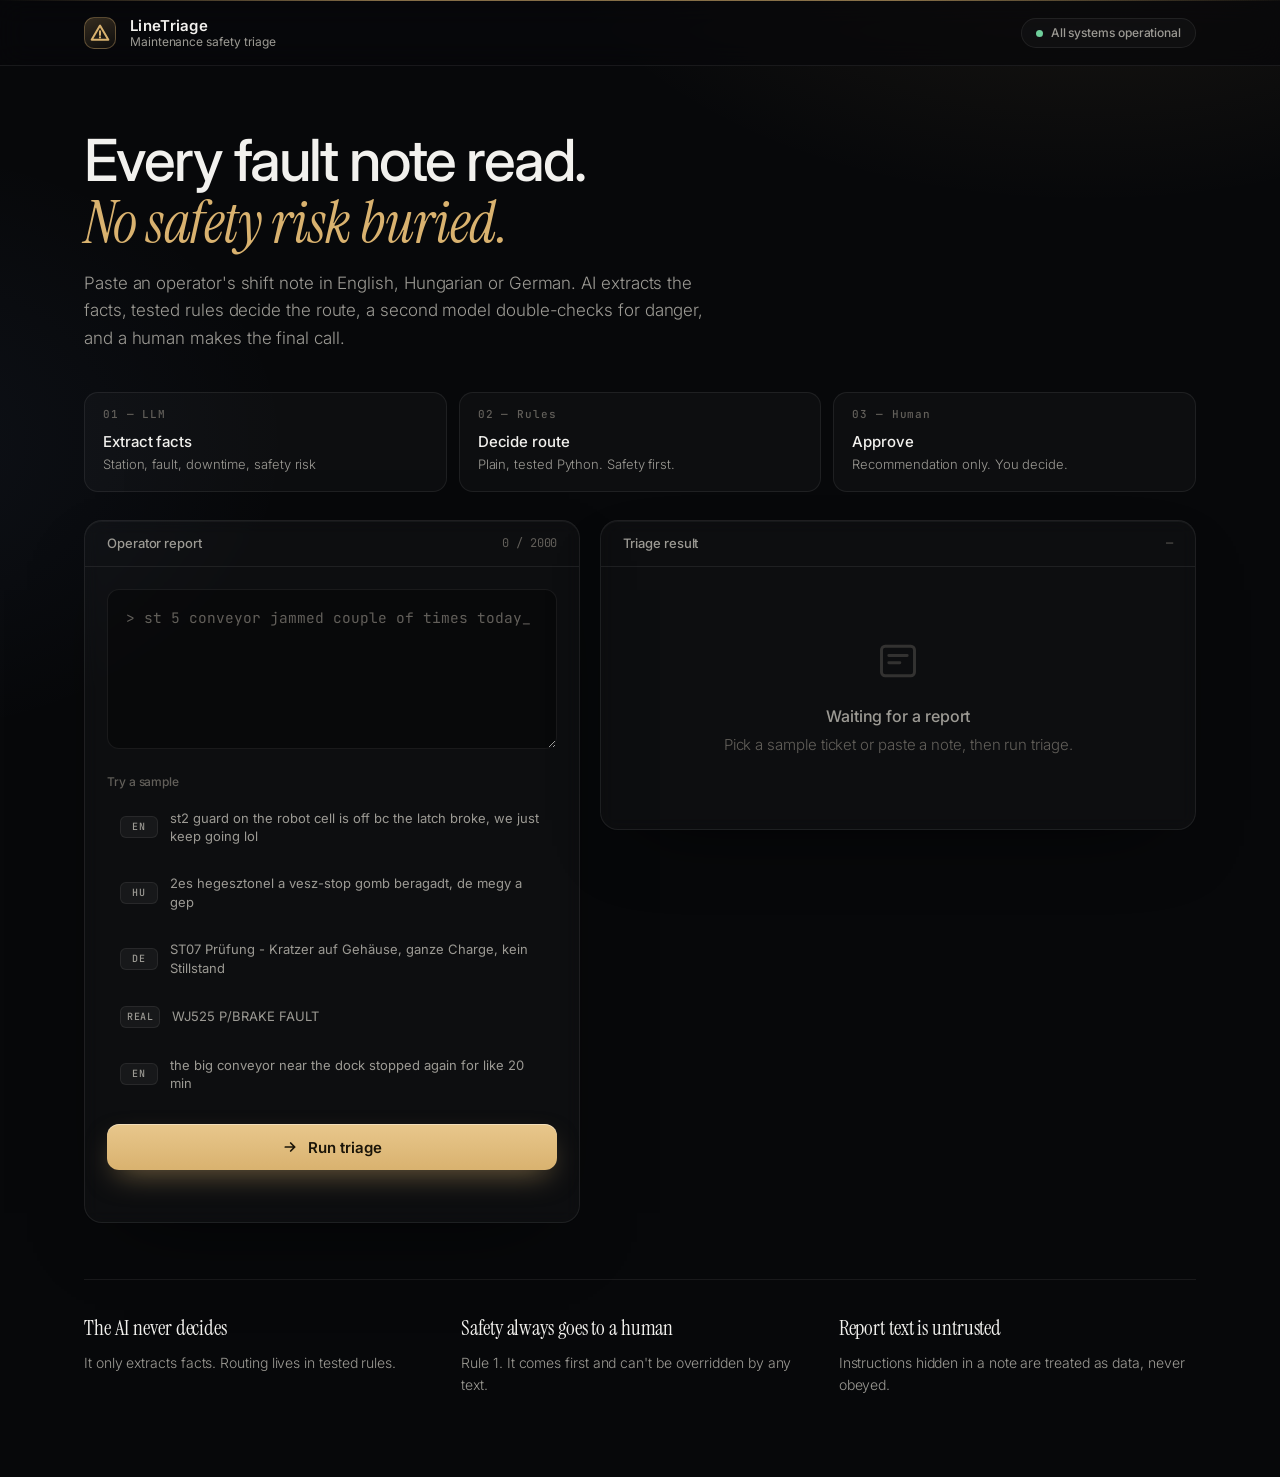
==== commit 52f379b5: "Give the web page a premium look Co-Authored-By: Claude Opus 5.5 <noreply@anthropic.com>" ====
--- a/src/linetriage/static/index.html
+++ b/src/linetriage/static/index.html
@@ -6,25 +6,28 @@
 <title>LineTriage</title>
 <link rel="preconnect" href="https://fonts.googleapis.com">
 <link rel="preconnect" href="https://fonts.gstatic.com" crossorigin>
-<link href="https://fonts.googleapis.com/css2?family=Inter:wght@400;500;600;700;800&family=JetBrains+Mono:wght@400;500;700&display=swap" rel="stylesheet">
+<link href="https://fonts.googleapis.com/css2?family=Inter:wght@300;400;500;600;700&family=Instrument+Serif:ital@0;1&family=JetBrains+Mono:wght@400;500&display=swap" rel="stylesheet">
 <style>
   :root {
-    --bg: #0b0d10;
-    --bg-grid: rgba(255, 255, 255, 0.025);
-    --panel: #12161b;
-    --panel-2: #181d24;
-    --line: #262d37;
-    --text: #e6e9ee;
-    --muted: #8a93a1;
-    --dim: #5b6472;
-    --hazard: #f5b70a;
-    --hazard-ink: #111;
-    --red: #ff4d4f;
-    --amber: #ffab2e;
-    --blue: #4d8dff;
-    --green: #2fd37a;
+    --bg: #07080a;
+    --panel: rgba(255, 255, 255, 0.028);
+    --panel-solid: #0e1013;
+    --panel-raise: rgba(255, 255, 255, 0.045);
+    --line: rgba(255, 255, 255, 0.07);
+    --line-strong: rgba(255, 255, 255, 0.12);
+    --text: #f2f1ee;
+    --muted: #9c9a94;
+    --dim: #625f5a;
+    --gold: #d9b26f;
+    --gold-soft: rgba(217, 178, 111, 0.14);
+    --red: #f0716b;
+    --amber: #e9b45a;
+    --blue: #7ea6f5;
+    --green: #6fcf9b;
+    --radius: 18px;
     --mono: "JetBrains Mono", ui-monospace, SFMono-Regular, Menlo, monospace;
     --sans: "Inter", -apple-system, BlinkMacSystemFont, "Segoe UI", sans-serif;
+    --serif: "Instrument Serif", Georgia, "Times New Roman", serif;
   }
   * { box-sizing: border-box; }
   html { background: var(--bg); }
@@ -32,163 +35,161 @@
     margin: 0;
     min-height: 100vh;
     color: var(--text);
-    font: 15px/1.5 var(--sans);
+    font: 400 15px/1.6 var(--sans);
+    letter-spacing: -0.005em;
+    -webkit-font-smoothing: antialiased;
     background:
-      linear-gradient(var(--bg-grid) 1px, transparent 1px) 0 0 / 32px 32px,
-      linear-gradient(90deg, var(--bg-grid) 1px, transparent 1px) 0 0 / 32px 32px,
-      radial-gradient(1200px 600px at 80% -10%, rgba(245, 183, 10, 0.07), transparent 60%),
+      radial-gradient(900px 520px at 85% -8%, rgba(217, 178, 111, 0.10), transparent 62%),
+      radial-gradient(700px 500px at -10% 30%, rgba(126, 166, 245, 0.06), transparent 60%),
       var(--bg);
   }
-
-  /* Hazard stripe */
-  .stripe {
-    height: 6px;
-    background: repeating-linear-gradient(-45deg, var(--hazard) 0 14px, var(--hazard-ink) 14px 28px);
-  }
-
-  header { border-bottom: 1px solid var(--line); background: rgba(11, 13, 16, 0.85); backdrop-filter: blur(6px); }
-  .bar { max-width: 1120px; margin: 0 auto; padding: 14px 16px; display: flex; align-items: center; gap: 14px; flex-wrap: wrap; }
+  .stripe { height: 1px; background: linear-gradient(90deg, transparent, var(--gold) 30%, var(--gold) 70%, transparent); opacity: 0.6; }
+
+  header { position: sticky; top: 0; z-index: 5; background: rgba(7, 8, 10, 0.72); backdrop-filter: saturate(140%) blur(14px); border-bottom: 1px solid var(--line); }
+  .bar { max-width: 1160px; margin: 0 auto; padding: 16px 24px; display: flex; align-items: center; gap: 14px; flex-wrap: wrap; }
   .mark {
-    width: 34px; height: 34px; border-radius: 8px; display: grid; place-items: center;
-    background: var(--hazard); color: var(--hazard-ink); flex: none;
-  }
-  .brand { display: flex; flex-direction: column; line-height: 1.15; }
-  .brand b { font-weight: 800; letter-spacing: 0.08em; font-size: 15px; }
-  .brand span { font: 500 11px/1.4 var(--mono); color: var(--muted); letter-spacing: 0.08em; text-transform: uppercase; }
+    width: 32px; height: 32px; border-radius: 10px; display: grid; place-items: center; flex: none;
+    color: var(--gold); background: linear-gradient(160deg, rgba(217,178,111,0.22), rgba(217,178,111,0.04));
+    border: 1px solid rgba(217, 178, 111, 0.35);
+  }
+  .brand { display: flex; flex-direction: column; line-height: 1.2; }
+  .brand b { font-weight: 600; font-size: 15px; letter-spacing: 0.02em; }
+  .brand span { font-size: 12px; color: var(--muted); }
   .status {
     margin-left: auto; display: flex; align-items: center; gap: 8px;
-    font: 500 11px/1 var(--mono); letter-spacing: 0.1em; color: var(--muted);
-    border: 1px solid var(--line); border-radius: 999px; padding: 7px 12px;
-  }
-  .pulse { width: 8px; height: 8px; border-radius: 50%; background: var(--green); box-shadow: 0 0 0 0 rgba(47, 211, 122, 0.6); animation: pulse 2s infinite; }
-  @keyframes pulse { 70% { box-shadow: 0 0 0 8px rgba(47, 211, 122, 0); } 100% { box-shadow: 0 0 0 0 rgba(47, 211, 122, 0); } }
-
-  main { max-width: 1120px; margin: 0 auto; padding: 28px 16px 56px; }
-  .hero { margin-bottom: 22px; }
-  .hero h1 { margin: 0 0 6px; font-size: clamp(24px, 4vw, 34px); font-weight: 800; letter-spacing: -0.02em; }
-  .hero h1 em { font-style: normal; color: var(--hazard); }
-  .hero p { margin: 0; color: var(--muted); max-width: 680px; }
-
-  /* Pipeline */
-  .pipeline { display: grid; grid-template-columns: repeat(3, 1fr); gap: 10px; margin: 22px 0; }
+    font: 500 12px/1 var(--sans); color: var(--muted);
+    border: 1px solid var(--line); border-radius: 999px; padding: 8px 14px; background: var(--panel);
+  }
+  .pulse { width: 7px; height: 7px; border-radius: 50%; background: var(--green); box-shadow: 0 0 0 0 rgba(111, 207, 155, 0.5); animation: pulse 2.4s infinite; }
+  @keyframes pulse { 70% { box-shadow: 0 0 0 7px rgba(111, 207, 155, 0); } 100% { box-shadow: 0 0 0 0 rgba(111, 207, 155, 0); } }
+
+  main { max-width: 1160px; margin: 0 auto; padding: 64px 24px 80px; }
+  .hero { margin-bottom: 40px; max-width: 760px; }
+  .hero h1 { margin: 0 0 16px; font-size: clamp(34px, 5.4vw, 58px); line-height: 1.05; font-weight: 500; letter-spacing: -0.035em; }
+  .hero h1 em { font-family: var(--serif); font-style: italic; font-weight: 400; letter-spacing: -0.01em; color: var(--gold); }
+  .hero p { margin: 0; color: var(--muted); font-size: 17px; font-weight: 300; max-width: 620px; }
+
+  .pipeline { display: grid; grid-template-columns: repeat(3, 1fr); gap: 12px; margin: 0 0 28px; }
   .stage {
-    position: relative; padding: 12px 14px; border: 1px solid var(--line); border-radius: 10px;
-    background: var(--panel); transition: border-color .3s, box-shadow .3s, opacity .3s;
-  }
-  .stage .num { font: 700 11px/1 var(--mono); color: var(--dim); letter-spacing: 0.1em; }
-  .stage .name { font-weight: 700; margin-top: 6px; letter-spacing: 0.02em; }
-  .stage .desc { color: var(--muted); font-size: 13px; }
-  .stage.active { border-color: var(--hazard); box-shadow: 0 0 0 1px var(--hazard) inset, 0 0 24px rgba(245, 183, 10, 0.18); }
-  .stage.active .num { color: var(--hazard); }
-  .stage.done { border-color: #2a4a38; }
+    position: relative; padding: 16px 18px; border: 1px solid var(--line); border-radius: 14px;
+    background: var(--panel); transition: border-color .4s, background .4s, box-shadow .4s;
+  }
+  .stage .num { font: 500 11px/1 var(--mono); color: var(--dim); letter-spacing: 0.08em; }
+  .stage .name { font-weight: 500; margin-top: 10px; font-size: 15px; }
+  .stage .desc { color: var(--muted); font-size: 13px; font-weight: 300; }
+  .stage.active { border-color: rgba(217, 178, 111, 0.5); background: var(--gold-soft); box-shadow: 0 10px 40px -12px rgba(217, 178, 111, 0.35); }
+  .stage.active .num { color: var(--gold); }
   .stage.done .num { color: var(--green); }
   .stage.done .num::after { content: "  ✓"; }
 
-  .grid { display: grid; grid-template-columns: minmax(0, 5fr) minmax(0, 6fr); gap: 16px; align-items: start; }
-  @media (max-width: 860px) { .grid { grid-template-columns: 1fr; } .pipeline { grid-template-columns: 1fr; } }
-
-  .panel { background: var(--panel); border: 1px solid var(--line); border-radius: 12px; overflow: hidden; }
+  .grid { display: grid; grid-template-columns: minmax(0, 5fr) minmax(0, 6fr); gap: 20px; align-items: start; }
+  @media (max-width: 880px) { .grid, .pipeline { grid-template-columns: 1fr; } main { padding-top: 40px; } }
+
+  .panel {
+    background: var(--panel); border: 1px solid var(--line); border-radius: var(--radius); overflow: hidden;
+    box-shadow: 0 1px 0 rgba(255,255,255,0.04) inset, 0 30px 80px -40px rgba(0, 0, 0, 0.8);
+    backdrop-filter: blur(8px);
+  }
   .panel-head {
     display: flex; align-items: center; justify-content: space-between; gap: 8px;
-    padding: 10px 14px; border-bottom: 1px solid var(--line); background: var(--panel-2);
-    font: 700 11px/1 var(--mono); letter-spacing: 0.12em; color: var(--muted); text-transform: uppercase;
-  }
-  .panel-body { padding: 14px; }
+    padding: 16px 22px; border-bottom: 1px solid var(--line);
+    font: 500 13px/1 var(--sans); color: var(--muted);
+  }
+  .panel-head span:last-child { font: 400 12px/1 var(--mono); color: var(--dim); }
+  .panel-body { padding: 22px; }
 
   textarea {
-    width: 100%; min-height: 150px; resize: vertical; padding: 14px;
-    border: 1px solid var(--line); border-radius: 8px; background: #0a0c0f; color: var(--text);
-    font: 14px/1.55 var(--mono); caret-color: var(--hazard);
-  }
-  textarea:focus { outline: none; border-color: var(--hazard); box-shadow: 0 0 0 3px rgba(245, 183, 10, 0.15); }
+    width: 100%; min-height: 160px; resize: vertical; padding: 16px 18px;
+    border: 1px solid var(--line); border-radius: 12px; background: rgba(0, 0, 0, 0.35); color: var(--text);
+    font: 400 14.5px/1.6 var(--mono); caret-color: var(--gold); transition: border-color .2s, box-shadow .2s;
+  }
+  textarea:focus { outline: none; border-color: rgba(217, 178, 111, 0.55); box-shadow: 0 0 0 4px rgba(217, 178, 111, 0.10); }
   textarea::placeholder { color: var(--dim); }
 
-  .samples { margin-top: 14px; }
-  .samples-label { font: 700 10px/1 var(--mono); letter-spacing: 0.14em; color: var(--dim); text-transform: uppercase; margin-bottom: 8px; }
+  .samples { margin-top: 20px; }
+  .samples-label { font: 500 12px/1 var(--sans); color: var(--dim); margin-bottom: 10px; }
   .chip {
-    display: flex; width: 100%; align-items: center; gap: 10px; text-align: left; cursor: pointer;
-    margin-bottom: 6px; padding: 9px 10px; border-radius: 8px; border: 1px solid var(--line);
-    background: transparent; color: var(--muted); font: 12.5px/1.4 var(--mono);
-    transition: border-color .15s, color .15s, background .15s;
-  }
-  .chip:hover { border-color: #3a4350; color: var(--text); background: rgba(255, 255, 255, 0.02); }
+    display: flex; width: 100%; align-items: center; gap: 12px; text-align: left; cursor: pointer;
+    margin-bottom: 6px; padding: 10px 12px; border-radius: 10px; border: 1px solid transparent;
+    background: transparent; color: var(--muted); font: 400 13px/1.45 var(--sans);
+    transition: border-color .2s, color .2s, background .2s;
+  }
+  .chip:hover { border-color: var(--line); color: var(--text); background: var(--panel-raise); }
   .chip .tag {
-    flex: none; font: 700 9.5px/1 var(--mono); letter-spacing: 0.08em; padding: 4px 6px; border-radius: 4px;
-    background: #1f252e; color: var(--muted);
+    flex: none; min-width: 38px; text-align: center; font: 500 10px/1 var(--mono); letter-spacing: 0.06em; padding: 5px 6px; border-radius: 6px;
+    background: var(--panel-raise); color: var(--muted); border: 1px solid var(--line);
   }
 
   .run {
-    margin-top: 14px; width: 100%; display: flex; align-items: center; justify-content: center; gap: 10px;
-    padding: 13px 18px; border: 0; border-radius: 8px; cursor: pointer;
-    background: var(--hazard); color: var(--hazard-ink); font: 800 14px/1 var(--sans); letter-spacing: 0.06em; text-transform: uppercase;
-    transition: transform .08s, filter .15s;
-  }
-  .run:hover { filter: brightness(1.06); }
+    margin-top: 20px; width: 100%; display: flex; align-items: center; justify-content: center; gap: 10px;
+    padding: 15px 20px; border: 0; border-radius: 12px; cursor: pointer;
+    background: linear-gradient(180deg, #e8c78c, var(--gold)); color: #1a1408;
+    font: 600 15px/1 var(--sans); letter-spacing: 0.005em;
+    box-shadow: 0 1px 0 rgba(255,255,255,0.4) inset, 0 12px 30px -10px rgba(217, 178, 111, 0.55);
+    transition: transform .12s, box-shadow .2s, filter .2s;
+  }
+  .run:hover { filter: brightness(1.04); box-shadow: 0 1px 0 rgba(255,255,255,0.4) inset, 0 16px 38px -10px rgba(217, 178, 111, 0.7); }
   .run:active { transform: translateY(1px); }
-  .run:disabled { cursor: default; filter: grayscale(0.4) brightness(0.8); }
-  .error { color: var(--red); font: 13px/1.4 var(--mono); margin-top: 10px; min-height: 18px; }
-
-  /* Empty state */
-  .empty { padding: 48px 20px; text-align: center; color: var(--dim); }
-  .empty svg { opacity: 0.5; margin-bottom: 10px; }
-  .empty b { display: block; color: var(--muted); font-weight: 600; margin-bottom: 4px; }
-
-  /* Route */
+  .run:disabled { cursor: default; filter: saturate(0.6) brightness(0.85); }
+  .error { color: var(--red); font: 13px/1.4 var(--sans); margin-top: 12px; min-height: 18px; }
+
+  .empty { padding: 72px 24px; text-align: center; color: var(--dim); font-weight: 300; }
+  .empty svg { opacity: 0.45; margin-bottom: 14px; }
+  .empty b { display: block; color: var(--muted); font-weight: 500; margin-bottom: 4px; font-size: 16px; }
+
   .route {
     --c: var(--muted);
-    position: relative; padding: 18px 18px 16px; border-bottom: 1px solid var(--line);
-    background: linear-gradient(120deg, color-mix(in srgb, var(--c) 16%, transparent), transparent 70%);
-  }
-  .route::before { content: ""; position: absolute; left: 0; top: 0; bottom: 0; width: 4px; background: var(--c); box-shadow: 0 0 18px var(--c); }
+    position: relative; padding: 26px 24px 22px; border-bottom: 1px solid var(--line);
+    background: radial-gradient(600px 160px at 0% 0%, color-mix(in srgb, var(--c) 18%, transparent), transparent 70%);
+  }
   .route.safety_alert { --c: var(--red); }
   .route.human_review { --c: var(--amber); }
   .route.escalate_quality { --c: var(--blue); }
   .route.auto_ticket { --c: var(--green); }
-  .route .kicker { font: 700 10.5px/1 var(--mono); letter-spacing: 0.14em; color: var(--muted); text-transform: uppercase; }
-  .route .name { display: flex; align-items: center; gap: 10px; margin: 8px 0 6px; font-size: 24px; font-weight: 800; letter-spacing: 0.01em; color: var(--c); }
-  .route.safety_alert .name .dot { animation: blink 1s steps(2) infinite; }
-  .route .dot { width: 10px; height: 10px; border-radius: 50%; background: var(--c); box-shadow: 0 0 12px var(--c); }
-  @keyframes blink { 50% { opacity: 0.25; } }
-  .route .reason { color: var(--text); }
-  .summary { padding: 12px 18px; color: var(--muted); border-bottom: 1px solid var(--line); font-size: 14px; }
-  .summary b { color: var(--text); font-weight: 600; }
+  .route .kicker { font: 500 12px/1 var(--sans); color: var(--muted); }
+  .route .name { display: flex; align-items: center; gap: 12px; margin: 12px 0 8px; font-family: var(--serif); font-size: 38px; line-height: 1; font-weight: 400; letter-spacing: -0.01em; color: var(--c); }
+  .route .dot { width: 9px; height: 9px; border-radius: 50%; background: var(--c); box-shadow: 0 0 0 5px color-mix(in srgb, var(--c) 18%, transparent); flex: none; }
+  .route.safety_alert .dot { animation: breathe 1.6s ease-in-out infinite; }
+  @keyframes breathe { 50% { box-shadow: 0 0 0 9px color-mix(in srgb, var(--c) 6%, transparent); } }
+  .route .reason { color: var(--text); font-weight: 300; font-size: 15.5px; }
+  .summary { padding: 16px 24px; color: var(--muted); border-bottom: 1px solid var(--line); font-size: 14.5px; font-weight: 300; }
+  .summary b { color: var(--text); font-weight: 500; }
 
   .facts { display: grid; grid-template-columns: repeat(auto-fill, minmax(150px, 1fr)); gap: 1px; background: var(--line); margin: 0; }
-  .facts div { background: var(--panel); padding: 11px 14px; }
-  .facts dt { font: 700 10px/1 var(--mono); letter-spacing: 0.12em; color: var(--dim); text-transform: uppercase; }
-  .facts dd { margin: 6px 0 0; font: 600 14px/1.3 var(--mono); overflow-wrap: anywhere; }
+  .facts div { background: var(--panel-solid); padding: 14px 18px; }
+  .facts dt { font: 500 11.5px/1 var(--sans); color: var(--dim); }
+  .facts dd { margin: 8px 0 0; font: 500 15px/1.3 var(--sans); overflow-wrap: anywhere; }
   .facts dd.warn { color: var(--red); }
-  .facts dd.none { color: var(--dim); font-weight: 400; }
-
-  /* Second opinion */
-  .second { padding: 14px 18px; border-top: 1px solid var(--line); }
+  .facts dd.none { color: var(--dim); font-weight: 300; }
+
+  .second { padding: 20px 24px; border-top: 1px solid var(--line); }
   .second-head { display: flex; justify-content: space-between; align-items: baseline; gap: 10px; flex-wrap: wrap; }
-  .second-head .t { font: 700 10.5px/1 var(--mono); letter-spacing: 0.14em; color: var(--muted); text-transform: uppercase; }
-  .second-head .m { font: 12px/1 var(--mono); color: var(--dim); }
-  .meter { position: relative; height: 10px; margin: 12px 0 8px; border-radius: 999px; background: #0a0c0f; border: 1px solid var(--line); overflow: visible; }
-  .meter .fill { position: absolute; inset: 0 auto 0 0; width: 0; border-radius: 999px; background: linear-gradient(90deg, var(--green), var(--hazard) 55%, var(--red)); transition: width .7s cubic-bezier(.2,.8,.2,1); }
-  .meter .tick { position: absolute; top: -5px; bottom: -5px; width: 2px; background: var(--text); opacity: 0.7; }
-  .meter .tick::after { content: "threshold"; position: absolute; top: -16px; left: 50%; transform: translateX(-50%); font: 9px/1 var(--mono); color: var(--dim); letter-spacing: 0.08em; }
-  .verdict { display: flex; align-items: center; gap: 10px; flex-wrap: wrap; font: 13px/1.4 var(--mono); }
-  .pill { font: 700 10.5px/1 var(--mono); letter-spacing: 0.1em; padding: 5px 8px; border-radius: 4px; border: 1px solid currentColor; }
+  .second-head .t { font: 500 13px/1 var(--sans); color: var(--text); }
+  .second-head .m { font: 400 11.5px/1 var(--mono); color: var(--dim); }
+  .meter { position: relative; height: 6px; margin: 22px 0 14px; border-radius: 999px; background: rgba(255,255,255,0.06); }
+  .meter .fill { position: absolute; inset: 0 auto 0 0; width: 0; border-radius: 999px; background: linear-gradient(90deg, var(--green), var(--gold) 55%, var(--red)); box-shadow: 0 0 16px -2px rgba(217,178,111,0.5); transition: width 1s cubic-bezier(.2,.8,.2,1); }
+  .meter .tick { position: absolute; top: -6px; bottom: -6px; width: 1px; background: var(--text); opacity: 0.5; }
+  .meter .tick::after { content: "threshold"; position: absolute; top: -18px; left: 50%; transform: translateX(-50%); font: 400 10px/1 var(--sans); color: var(--dim); }
+  .verdict { display: flex; align-items: center; gap: 10px; flex-wrap: wrap; font: 400 13.5px/1.4 var(--sans); color: var(--muted); }
+  .pill { font: 500 11.5px/1 var(--sans); padding: 6px 10px; border-radius: 999px; border: 1px solid color-mix(in srgb, currentColor 35%, transparent); background: color-mix(in srgb, currentColor 8%, transparent); }
   .pill.danger { color: var(--red); }
   .pill.ok { color: var(--green); }
   .pill.agree { color: var(--muted); }
-  .pill.check { color: var(--amber); background: rgba(255, 171, 46, 0.08); }
-
-  .review { display: flex; gap: 8px; flex-wrap: wrap; align-items: center; padding: 14px 18px; border-top: 1px solid var(--line); background: var(--panel-2); }
+  .pill.check { color: var(--amber); }
+
+  .review { display: flex; gap: 10px; flex-wrap: wrap; align-items: center; padding: 18px 24px; border-top: 1px solid var(--line); }
   .review button {
-    padding: 9px 14px; border-radius: 8px; cursor: pointer; font: 700 12px/1 var(--sans); letter-spacing: 0.06em; text-transform: uppercase;
-    border: 1px solid var(--line); background: var(--panel); color: var(--text);
-  }
-  .review button.approve:hover { border-color: var(--green); color: var(--green); }
-  .review button.override:hover { border-color: var(--amber); color: var(--amber); }
-  .review .note { color: var(--dim); font: 12px/1.4 var(--mono); margin-left: auto; }
-
-  .principles { display: grid; grid-template-columns: repeat(3, 1fr); gap: 10px; margin-top: 18px; }
-  @media (max-width: 860px) { .principles { grid-template-columns: 1fr; } }
-  .principles div { padding: 12px 14px; border: 1px dashed var(--line); border-radius: 10px; color: var(--muted); font-size: 13px; }
-  .principles b { display: block; color: var(--text); font-size: 13px; margin-bottom: 2px; }
+    padding: 10px 18px; border-radius: 10px; cursor: pointer; font: 500 13.5px/1 var(--sans);
+    border: 1px solid var(--line-strong); background: var(--panel-raise); color: var(--text); transition: border-color .2s, color .2s, background .2s;
+  }
+  .review button.approve:hover { border-color: rgba(111, 207, 155, 0.6); color: var(--green); }
+  .review button.override:hover { border-color: rgba(233, 180, 90, 0.6); color: var(--amber); }
+  .review .note { color: var(--dim); font: 300 13px/1.4 var(--sans); margin-left: auto; }
+
+  .principles { display: grid; grid-template-columns: repeat(3, 1fr); gap: 20px; margin-top: 56px; padding-top: 32px; border-top: 1px solid var(--line); }
+  @media (max-width: 880px) { .principles { grid-template-columns: 1fr; } }
+  .principles div { color: var(--muted); font-size: 14px; font-weight: 300; }
+  .principles b { display: block; color: var(--text); font-family: var(--serif); font-weight: 400; font-size: 21px; margin-bottom: 6px; letter-spacing: -0.005em; }
 
   .sr-only { position: absolute; width: 1px; height: 1px; overflow: hidden; clip: rect(0 0 0 0); }
   @media (prefers-reduced-motion: reduce) { * { animation: none !important; transition: none !important; } }
@@ -201,21 +202,21 @@
     <div class="mark" aria-hidden="true">
       <svg width="20" height="20" viewBox="0 0 24 24" fill="none"><path d="M12 3 2 20h20L12 3Z" stroke="currentColor" stroke-width="2.4" stroke-linejoin="round"/><path d="M12 10v4.5" stroke="currentColor" stroke-width="2.4" stroke-linecap="round"/><circle cx="12" cy="17.3" r="1.3" fill="currentColor"/></svg>
     </div>
-    <div class="brand"><b>LINETRIAGE</b><span>Maintenance safety triage</span></div>
-    <div class="status"><span class="pulse"></span>SYSTEM ONLINE</div>
+    <div class="brand"><b>LineTriage</b><span>Maintenance safety triage</span></div>
+    <div class="status"><span class="pulse"></span>All systems operational</div>
   </div>
 </header>
 
 <main>
   <section class="hero">
-    <h1>Every fault note read. <em>No safety risk buried.</em></h1>
+    <h1>Every fault note read.<br><em>No safety risk buried.</em></h1>
     <p>Paste an operator's shift note in English, Hungarian or German. AI extracts the facts, tested rules decide the route, a second model double-checks for danger, and a human makes the final call.</p>
   </section>
 
   <div class="pipeline" aria-label="Processing pipeline">
-    <div class="stage" id="st1"><div class="num">01 · LLM</div><div class="name">Extract facts</div><div class="desc">Station, fault, downtime, safety risk</div></div>
-    <div class="stage" id="st2"><div class="num">02 · RULES</div><div class="name">Decide route</div><div class="desc">Plain, tested Python. Safety first.</div></div>
-    <div class="stage" id="st3"><div class="num">03 · HUMAN</div><div class="name">Approve</div><div class="desc">Recommendation only. You decide.</div></div>
+    <div class="stage" id="st1"><div class="num">01 — LLM</div><div class="name">Extract facts</div><div class="desc">Station, fault, downtime, safety risk</div></div>
+    <div class="stage" id="st2"><div class="num">02 — Rules</div><div class="name">Decide route</div><div class="desc">Plain, tested Python. Safety first.</div></div>
+    <div class="stage" id="st3"><div class="num">03 — Human</div><div class="name">Approve</div><div class="desc">Recommendation only. You decide.</div></div>
   </div>
 
   <div class="grid">
@@ -225,7 +226,7 @@
         <label for="text" class="sr-only">Operator report</label>
         <textarea id="text" maxlength="2000" placeholder="&gt; st 5 conveyor jammed couple of times today_" required></textarea>
         <div class="samples">
-          <div class="samples-label">Sample tickets</div>
+          <div class="samples-label">Try a sample</div>
           <button type="button" class="chip"><span class="tag">EN</span><span>st2 guard on the robot cell is off bc the latch broke, we just keep going lol</span></button>
           <button type="button" class="chip"><span class="tag">HU</span><span>2es hegesztonel a vesz-stop gomb beragadt, de megy a gep</span></button>
           <button type="button" class="chip"><span class="tag">DE</span><span>ST07 Prüfung - Kratzer auf Gehäuse, ganze Charge, kein Stillstand</span></button>
@@ -257,7 +258,7 @@
         <dl class="facts" id="facts"></dl>
         <div class="second" id="second">
           <div class="second-head">
-            <span class="t">Second opinion · own model</span>
+            <span class="t">Second opinion</span>
             <span class="m" id="second-meta"></span>
           </div>
           <div class="meter"><div class="fill" id="fill"></div><div class="tick" id="tick"></div></div>
@@ -266,7 +267,7 @@
         <div class="review">
           <button type="button" class="approve" data-decision="Approved">Approve</button>
           <button type="button" class="override" data-decision="Overridden">Override</button>
-          <span class="note" id="review-note">Awaiting human decision</span>
+          <span class="note" id="review-note">Awaiting your decision</span>
         </div>
       </div>
     </section>
@@ -281,10 +282,10 @@
 
 <script>
   const ROUTES = {
-    safety_alert: "SAFETY ALERT",
-    human_review: "HUMAN REVIEW",
-    escalate_quality: "ESCALATE TO QUALITY",
-    auto_ticket: "AUTO TICKET",
+    safety_alert: "Safety alert",
+    human_review: "Human review",
+    escalate_quality: "Escalate to quality",
+    auto_ticket: "Auto ticket",
   };
   const FIELDS = [
     ["station_id", "Station"],
@@ -316,7 +317,7 @@
 
   function show(key, value) {
     if (value === null || value === undefined) return null;
-    if (typeof value === "boolean") return value ? "YES" : "NO";
+    if (typeof value === "boolean") return value ? "Yes" : "No";
     if (key === "downtime_minutes") return value === 0 ? "0 min (running)" : `${value} min`;
     if (key === "language") return LANGUAGES[value] || value;
     return String(value);
@@ -328,7 +329,7 @@
     $("route-name").textContent = ROUTES[data.route] || data.route;
     $("route-reason").textContent = data.reason;
     $("summary").textContent = data.facts.summary;
-    $("ticket").textContent = `TICKET #${ticketNo++}`;
+    $("ticket").textContent = `#${ticketNo++}`;
 
     const facts = $("facts");
     facts.replaceChildren();
@@ -349,7 +350,7 @@
     const second = $("second");
     second.hidden = !op;
     if (op) {
-      $("second-meta").textContent = `TF-IDF + logistic regression · ${op.milliseconds} ms · $0`;
+      $("second-meta").textContent = `Own model · ${op.milliseconds} ms · $0`;
       $("tick").style.left = `${op.threshold * 100}%`;
       $("fill").style.width = "0";
       requestAnimationFrame(() => requestAnimationFrame(() => { $("fill").style.width = `${Math.max(2, op.danger_score * 100)}%`; }));
@@ -359,23 +360,23 @@
       score.textContent = `Danger score ${op.danger_score.toFixed(2)}`;
       const pill = document.createElement("span");
       pill.className = "pill " + (op.dangerous ? "danger" : "ok");
-      pill.textContent = op.dangerous ? "DANGEROUS" : "SAFE";
+      pill.textContent = op.dangerous ? "Dangerous" : "Safe";
       const llmSafe = data.facts.safety_involved;
       const agree = document.createElement("span");
       if (op.dangerous === llmSafe) {
         agree.className = "pill agree";
-        agree.textContent = "AGREES WITH LLM";
+        agree.textContent = "Agrees with the LLM";
       } else if (op.dangerous) {
         agree.className = "pill check";
-        agree.textContent = "⚠ POSSIBLE RISK THE LLM MISSED: CHECK";
+        agree.textContent = "Possible risk the LLM missed: please check";
       } else {
         agree.className = "pill agree";
-        agree.textContent = "LLM IS MORE CAUTIOUS";
+        agree.textContent = "The LLM is more cautious";
       }
       verdict.append(score, pill, agree);
     }
 
-    $("review-note").textContent = "Awaiting human decision";
+    $("review-note").textContent = "Awaiting your decision";
     $("empty").hidden = true;
     $("result").hidden = false;
   }
@@ -404,7 +405,7 @@
     } catch (err) {
       clearTimeout(timer);
       setStage(-1);
-      $("error").textContent = "› " + (err.message || "Something went wrong.");
+      $("error").textContent = err.message || "Something went wrong.";
     } finally {
       submit.disabled = false;
       $("submit-label").textContent = "Run triage";
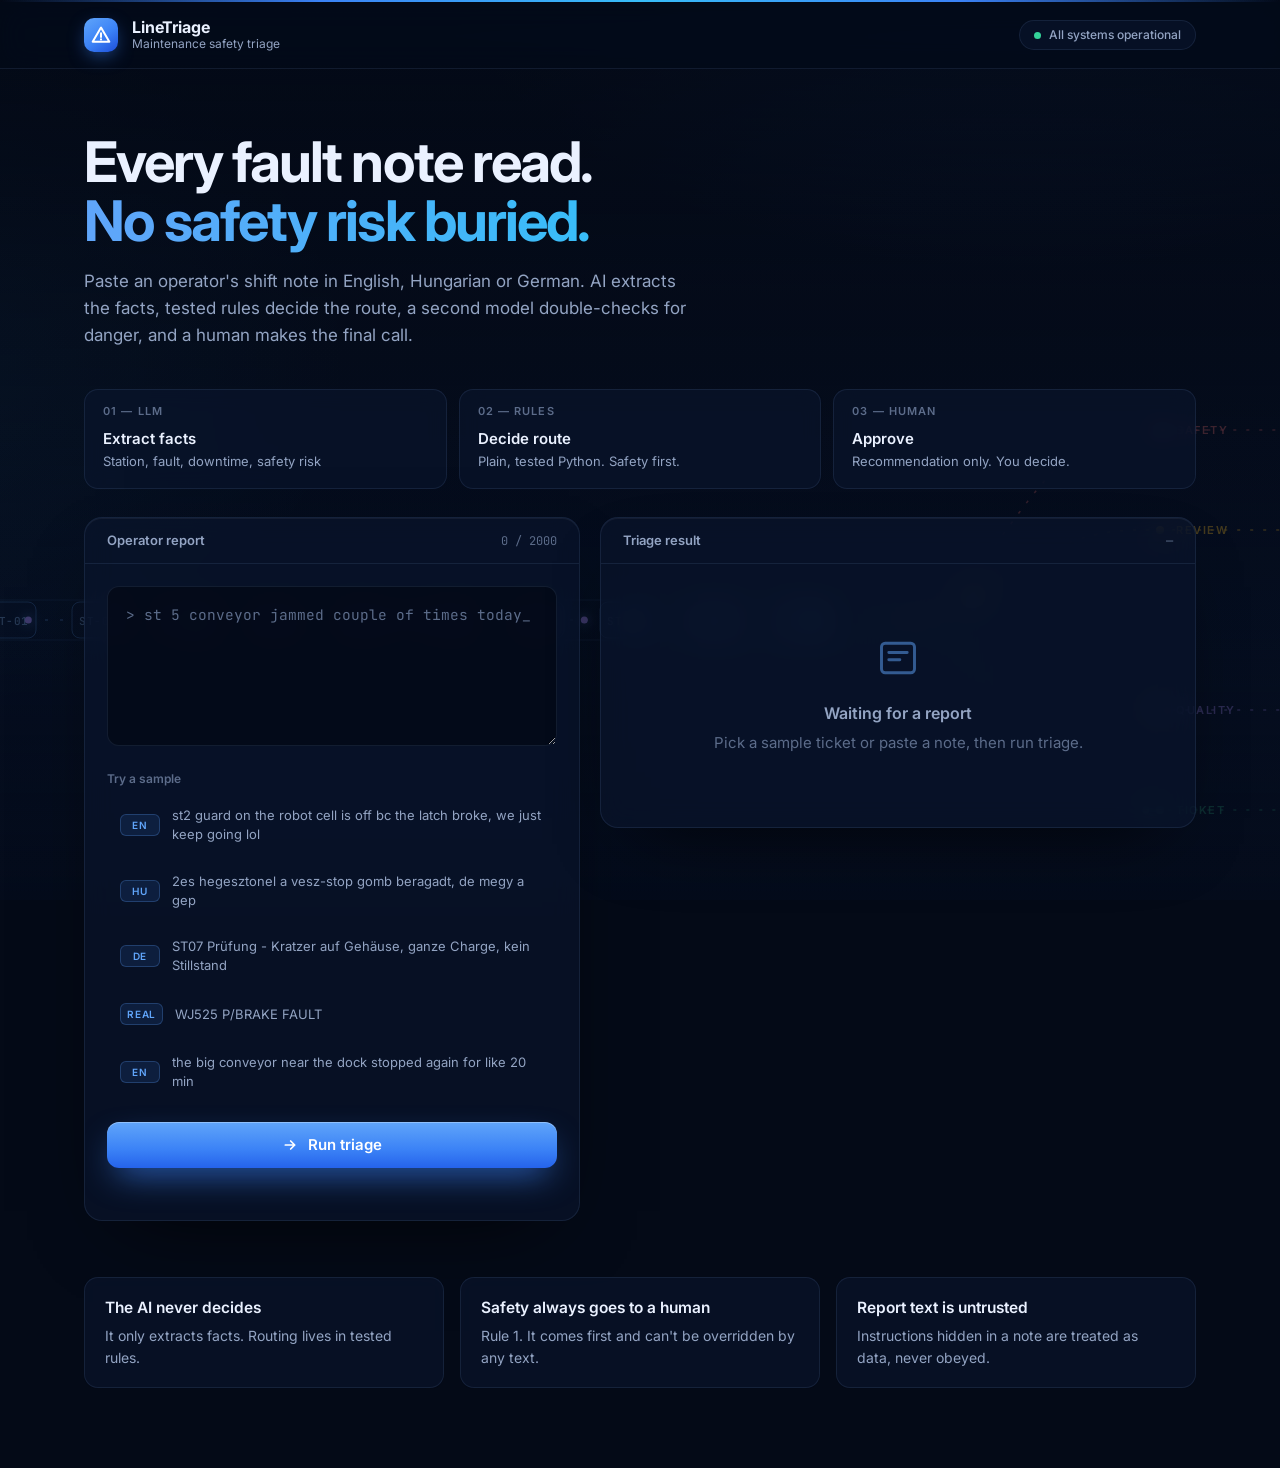
==== commit 293594ec: "Blue theme with animated production-line background Co-Authored-By: Claude Opus 5.5 <noreply@anthrop" ====
--- a/src/linetriage/static/index.html
+++ b/src/linetriage/static/index.html
@@ -6,28 +6,30 @@
 <title>LineTriage</title>
 <link rel="preconnect" href="https://fonts.googleapis.com">
 <link rel="preconnect" href="https://fonts.gstatic.com" crossorigin>
-<link href="https://fonts.googleapis.com/css2?family=Inter:wght@300;400;500;600;700&family=Instrument+Serif:ital@0;1&family=JetBrains+Mono:wght@400;500&display=swap" rel="stylesheet">
+<link href="https://fonts.googleapis.com/css2?family=Inter:wght@300;400;500;600;700&family=JetBrains+Mono:wght@400;500&display=swap" rel="stylesheet">
 <style>
   :root {
-    --bg: #07080a;
-    --panel: rgba(255, 255, 255, 0.028);
-    --panel-solid: #0e1013;
-    --panel-raise: rgba(255, 255, 255, 0.045);
-    --line: rgba(255, 255, 255, 0.07);
-    --line-strong: rgba(255, 255, 255, 0.12);
-    --text: #f2f1ee;
-    --muted: #9c9a94;
-    --dim: #625f5a;
-    --gold: #d9b26f;
-    --gold-soft: rgba(217, 178, 111, 0.14);
-    --red: #f0716b;
-    --amber: #e9b45a;
-    --blue: #7ea6f5;
-    --green: #6fcf9b;
+    --bg: #040a17;
+    --bg-2: #071229;
+    --panel: rgba(10, 22, 46, 0.62);
+    --panel-solid: #0a1730;
+    --panel-raise: rgba(96, 165, 250, 0.06);
+    --line: rgba(148, 187, 255, 0.10);
+    --line-strong: rgba(148, 187, 255, 0.18);
+    --text: #eaf1ff;
+    --muted: #93a4c3;
+    --dim: #5c6c8a;
+    --blue: #3b82f6;
+    --blue-2: #60a5fa;
+    --cyan: #38bdf8;
+    --blue-soft: rgba(59, 130, 246, 0.14);
+    --red: #f87171;
+    --amber: #fbbf24;
+    --violet: #a78bfa;
+    --green: #34d399;
     --radius: 18px;
     --mono: "JetBrains Mono", ui-monospace, SFMono-Regular, Menlo, monospace;
     --sans: "Inter", -apple-system, BlinkMacSystemFont, "Segoe UI", sans-serif;
-    --serif: "Instrument Serif", Georgia, "Times New Roman", serif;
   }
   * { box-sizing: border-box; }
   html { background: var(--bg); }
@@ -36,49 +38,70 @@
     min-height: 100vh;
     color: var(--text);
     font: 400 15px/1.6 var(--sans);
-    letter-spacing: -0.005em;
     -webkit-font-smoothing: antialiased;
     background:
-      radial-gradient(900px 520px at 85% -8%, rgba(217, 178, 111, 0.10), transparent 62%),
-      radial-gradient(700px 500px at -10% 30%, rgba(126, 166, 245, 0.06), transparent 60%),
-      var(--bg);
-  }
-  .stripe { height: 1px; background: linear-gradient(90deg, transparent, var(--gold) 30%, var(--gold) 70%, transparent); opacity: 0.6; }
-
-  header { position: sticky; top: 0; z-index: 5; background: rgba(7, 8, 10, 0.72); backdrop-filter: saturate(140%) blur(14px); border-bottom: 1px solid var(--line); }
+      radial-gradient(1000px 600px at 80% -10%, rgba(59, 130, 246, 0.22), transparent 60%),
+      radial-gradient(800px 600px at -10% 40%, rgba(56, 189, 248, 0.08), transparent 60%),
+      linear-gradient(180deg, var(--bg) 0%, var(--bg-2) 100%);
+    background-attachment: fixed;
+  }
+
+  /* Animated production line in the background */
+  .backdrop { position: fixed; inset: 0; z-index: 0; pointer-events: none; overflow: hidden; }
+  .backdrop svg { width: 100%; height: 100%; display: block; opacity: 0.55; }
+  .backdrop::after {
+    content: ""; position: absolute; inset: 0;
+    background: linear-gradient(180deg, rgba(4,10,23,0.92) 0%, rgba(4,10,23,0.55) 35%, rgba(4,10,23,0.35) 70%, rgba(4,10,23,0.75) 100%);
+  }
+  .belt { stroke: rgba(96, 165, 250, 0.35); stroke-width: 2; fill: none; stroke-dasharray: 3 12; animation: belt 1.2s linear infinite; }
+  .rail { stroke: rgba(96, 165, 250, 0.18); stroke-width: 1; fill: none; }
+  .branch { stroke-width: 1.5; fill: none; stroke-dasharray: 3 10; animation: belt 1.2s linear infinite; opacity: 0.6; }
+  @keyframes belt { to { stroke-dashoffset: -15; } }
+  .node rect { fill: #08142c; stroke: rgba(96, 165, 250, 0.45); stroke-width: 1; }
+  .node text { fill: rgba(147, 197, 253, 0.65); font: 500 11px var(--mono); letter-spacing: 0.06em; }
+  .lane text { font: 600 11px var(--sans); letter-spacing: 0.14em; }
+  .packet { filter: drop-shadow(0 0 6px rgba(96,165,250,0.9)); }
+
+  .stripe { position: relative; z-index: 2; height: 2px; background: linear-gradient(90deg, transparent, var(--blue) 25%, var(--cyan) 50%, var(--blue) 75%, transparent); }
+  header, main { position: relative; z-index: 1; }
+  header { position: sticky; top: 0; z-index: 5; background: rgba(4, 10, 23, 0.7); backdrop-filter: saturate(150%) blur(14px); border-bottom: 1px solid var(--line); }
   .bar { max-width: 1160px; margin: 0 auto; padding: 16px 24px; display: flex; align-items: center; gap: 14px; flex-wrap: wrap; }
   .mark {
-    width: 32px; height: 32px; border-radius: 10px; display: grid; place-items: center; flex: none;
-    color: var(--gold); background: linear-gradient(160deg, rgba(217,178,111,0.22), rgba(217,178,111,0.04));
-    border: 1px solid rgba(217, 178, 111, 0.35);
+    width: 34px; height: 34px; border-radius: 10px; display: grid; place-items: center; flex: none; color: #fff;
+    background: linear-gradient(145deg, var(--blue-2), var(--blue) 55%, #1d4ed8);
+    box-shadow: 0 6px 20px -6px rgba(59, 130, 246, 0.8);
   }
   .brand { display: flex; flex-direction: column; line-height: 1.2; }
-  .brand b { font-weight: 600; font-size: 15px; letter-spacing: 0.02em; }
+  .brand b { font-weight: 700; font-size: 16px; letter-spacing: -0.01em; }
   .brand span { font-size: 12px; color: var(--muted); }
   .status {
     margin-left: auto; display: flex; align-items: center; gap: 8px;
     font: 500 12px/1 var(--sans); color: var(--muted);
     border: 1px solid var(--line); border-radius: 999px; padding: 8px 14px; background: var(--panel);
   }
-  .pulse { width: 7px; height: 7px; border-radius: 50%; background: var(--green); box-shadow: 0 0 0 0 rgba(111, 207, 155, 0.5); animation: pulse 2.4s infinite; }
-  @keyframes pulse { 70% { box-shadow: 0 0 0 7px rgba(111, 207, 155, 0); } 100% { box-shadow: 0 0 0 0 rgba(111, 207, 155, 0); } }
+  .pulse { width: 7px; height: 7px; border-radius: 50%; background: var(--green); box-shadow: 0 0 0 0 rgba(52, 211, 153, 0.5); animation: pulse 2.4s infinite; }
+  @keyframes pulse { 70% { box-shadow: 0 0 0 7px rgba(52, 211, 153, 0); } 100% { box-shadow: 0 0 0 0 rgba(52, 211, 153, 0); } }
 
   main { max-width: 1160px; margin: 0 auto; padding: 64px 24px 80px; }
   .hero { margin-bottom: 40px; max-width: 760px; }
-  .hero h1 { margin: 0 0 16px; font-size: clamp(34px, 5.4vw, 58px); line-height: 1.05; font-weight: 500; letter-spacing: -0.035em; }
-  .hero h1 em { font-family: var(--serif); font-style: italic; font-weight: 400; letter-spacing: -0.01em; color: var(--gold); }
-  .hero p { margin: 0; color: var(--muted); font-size: 17px; font-weight: 300; max-width: 620px; }
+  .hero h1 { margin: 0 0 16px; font-size: clamp(34px, 5.4vw, 56px); line-height: 1.06; font-weight: 700; letter-spacing: -0.035em; }
+  .hero h1 em {
+    font-style: normal;
+    background: linear-gradient(90deg, var(--blue-2), var(--cyan));
+    -webkit-background-clip: text; background-clip: text; color: transparent;
+  }
+  .hero p { margin: 0; color: var(--muted); font-size: 17px; max-width: 620px; }
 
   .pipeline { display: grid; grid-template-columns: repeat(3, 1fr); gap: 12px; margin: 0 0 28px; }
   .stage {
     position: relative; padding: 16px 18px; border: 1px solid var(--line); border-radius: 14px;
-    background: var(--panel); transition: border-color .4s, background .4s, box-shadow .4s;
-  }
-  .stage .num { font: 500 11px/1 var(--mono); color: var(--dim); letter-spacing: 0.08em; }
-  .stage .name { font-weight: 500; margin-top: 10px; font-size: 15px; }
-  .stage .desc { color: var(--muted); font-size: 13px; font-weight: 300; }
-  .stage.active { border-color: rgba(217, 178, 111, 0.5); background: var(--gold-soft); box-shadow: 0 10px 40px -12px rgba(217, 178, 111, 0.35); }
-  .stage.active .num { color: var(--gold); }
+    background: var(--panel); backdrop-filter: blur(10px); transition: border-color .4s, background .4s, box-shadow .4s;
+  }
+  .stage .num { font: 600 11px/1 var(--sans); color: var(--dim); letter-spacing: 0.1em; text-transform: uppercase; }
+  .stage .name { font-weight: 600; margin-top: 10px; font-size: 15px; }
+  .stage .desc { color: var(--muted); font-size: 13px; }
+  .stage.active { border-color: rgba(96, 165, 250, 0.6); background: var(--blue-soft); box-shadow: 0 10px 40px -12px rgba(59, 130, 246, 0.6); }
+  .stage.active .num { color: var(--blue-2); }
   .stage.done .num { color: var(--green); }
   .stage.done .num::after { content: "  ✓"; }
 
@@ -87,91 +110,91 @@
 
   .panel {
     background: var(--panel); border: 1px solid var(--line); border-radius: var(--radius); overflow: hidden;
-    box-shadow: 0 1px 0 rgba(255,255,255,0.04) inset, 0 30px 80px -40px rgba(0, 0, 0, 0.8);
-    backdrop-filter: blur(8px);
+    box-shadow: 0 1px 0 rgba(255,255,255,0.05) inset, 0 30px 80px -40px rgba(0, 0, 0, 0.9);
+    backdrop-filter: blur(14px);
   }
   .panel-head {
     display: flex; align-items: center; justify-content: space-between; gap: 8px;
     padding: 16px 22px; border-bottom: 1px solid var(--line);
-    font: 500 13px/1 var(--sans); color: var(--muted);
+    font: 600 13px/1 var(--sans); color: var(--muted);
   }
   .panel-head span:last-child { font: 400 12px/1 var(--mono); color: var(--dim); }
   .panel-body { padding: 22px; }
 
   textarea {
     width: 100%; min-height: 160px; resize: vertical; padding: 16px 18px;
-    border: 1px solid var(--line); border-radius: 12px; background: rgba(0, 0, 0, 0.35); color: var(--text);
-    font: 400 14.5px/1.6 var(--mono); caret-color: var(--gold); transition: border-color .2s, box-shadow .2s;
-  }
-  textarea:focus { outline: none; border-color: rgba(217, 178, 111, 0.55); box-shadow: 0 0 0 4px rgba(217, 178, 111, 0.10); }
+    border: 1px solid var(--line); border-radius: 12px; background: rgba(2, 6, 16, 0.55); color: var(--text);
+    font: 400 14.5px/1.6 var(--mono); caret-color: var(--blue-2); transition: border-color .2s, box-shadow .2s;
+  }
+  textarea:focus { outline: none; border-color: rgba(96, 165, 250, 0.7); box-shadow: 0 0 0 4px rgba(59, 130, 246, 0.16); }
   textarea::placeholder { color: var(--dim); }
 
   .samples { margin-top: 20px; }
-  .samples-label { font: 500 12px/1 var(--sans); color: var(--dim); margin-bottom: 10px; }
+  .samples-label { font: 600 12px/1 var(--sans); color: var(--dim); margin-bottom: 10px; }
   .chip {
     display: flex; width: 100%; align-items: center; gap: 12px; text-align: left; cursor: pointer;
     margin-bottom: 6px; padding: 10px 12px; border-radius: 10px; border: 1px solid transparent;
     background: transparent; color: var(--muted); font: 400 13px/1.45 var(--sans);
     transition: border-color .2s, color .2s, background .2s;
   }
-  .chip:hover { border-color: var(--line); color: var(--text); background: var(--panel-raise); }
+  .chip:hover { border-color: var(--line-strong); color: var(--text); background: var(--panel-raise); }
   .chip .tag {
-    flex: none; min-width: 38px; text-align: center; font: 500 10px/1 var(--mono); letter-spacing: 0.06em; padding: 5px 6px; border-radius: 6px;
-    background: var(--panel-raise); color: var(--muted); border: 1px solid var(--line);
+    flex: none; min-width: 40px; text-align: center; font: 600 10px/1 var(--sans); letter-spacing: 0.08em; padding: 5px 6px; border-radius: 6px;
+    background: rgba(59, 130, 246, 0.12); color: var(--blue-2); border: 1px solid rgba(96, 165, 250, 0.25);
   }
 
   .run {
     margin-top: 20px; width: 100%; display: flex; align-items: center; justify-content: center; gap: 10px;
     padding: 15px 20px; border: 0; border-radius: 12px; cursor: pointer;
-    background: linear-gradient(180deg, #e8c78c, var(--gold)); color: #1a1408;
-    font: 600 15px/1 var(--sans); letter-spacing: 0.005em;
-    box-shadow: 0 1px 0 rgba(255,255,255,0.4) inset, 0 12px 30px -10px rgba(217, 178, 111, 0.55);
+    background: linear-gradient(180deg, var(--blue-2), var(--blue) 60%, #2563eb); color: #fff;
+    font: 600 15px/1 var(--sans);
+    box-shadow: 0 1px 0 rgba(255,255,255,0.3) inset, 0 14px 34px -10px rgba(59, 130, 246, 0.8);
     transition: transform .12s, box-shadow .2s, filter .2s;
   }
-  .run:hover { filter: brightness(1.04); box-shadow: 0 1px 0 rgba(255,255,255,0.4) inset, 0 16px 38px -10px rgba(217, 178, 111, 0.7); }
+  .run:hover { filter: brightness(1.08); box-shadow: 0 1px 0 rgba(255,255,255,0.3) inset, 0 18px 42px -10px rgba(59, 130, 246, 0.95); }
   .run:active { transform: translateY(1px); }
   .run:disabled { cursor: default; filter: saturate(0.6) brightness(0.85); }
   .error { color: var(--red); font: 13px/1.4 var(--sans); margin-top: 12px; min-height: 18px; }
 
-  .empty { padding: 72px 24px; text-align: center; color: var(--dim); font-weight: 300; }
-  .empty svg { opacity: 0.45; margin-bottom: 14px; }
-  .empty b { display: block; color: var(--muted); font-weight: 500; margin-bottom: 4px; font-size: 16px; }
+  .empty { padding: 72px 24px; text-align: center; color: var(--dim); }
+  .empty svg { opacity: 0.5; margin-bottom: 14px; color: var(--blue-2); }
+  .empty b { display: block; color: var(--muted); font-weight: 600; margin-bottom: 4px; font-size: 16px; }
 
   .route {
     --c: var(--muted);
     position: relative; padding: 26px 24px 22px; border-bottom: 1px solid var(--line);
-    background: radial-gradient(600px 160px at 0% 0%, color-mix(in srgb, var(--c) 18%, transparent), transparent 70%);
+    background: radial-gradient(600px 160px at 0% 0%, color-mix(in srgb, var(--c) 20%, transparent), transparent 70%);
   }
   .route.safety_alert { --c: var(--red); }
   .route.human_review { --c: var(--amber); }
-  .route.escalate_quality { --c: var(--blue); }
+  .route.escalate_quality { --c: var(--violet); }
   .route.auto_ticket { --c: var(--green); }
-  .route .kicker { font: 500 12px/1 var(--sans); color: var(--muted); }
-  .route .name { display: flex; align-items: center; gap: 12px; margin: 12px 0 8px; font-family: var(--serif); font-size: 38px; line-height: 1; font-weight: 400; letter-spacing: -0.01em; color: var(--c); }
-  .route .dot { width: 9px; height: 9px; border-radius: 50%; background: var(--c); box-shadow: 0 0 0 5px color-mix(in srgb, var(--c) 18%, transparent); flex: none; }
+  .route .kicker { font: 600 12px/1 var(--sans); color: var(--muted); }
+  .route .name { display: flex; align-items: center; gap: 12px; margin: 12px 0 8px; font-size: 32px; line-height: 1.05; font-weight: 700; letter-spacing: -0.025em; color: var(--c); }
+  .route .dot { width: 10px; height: 10px; border-radius: 50%; background: var(--c); box-shadow: 0 0 0 5px color-mix(in srgb, var(--c) 18%, transparent); flex: none; }
   .route.safety_alert .dot { animation: breathe 1.6s ease-in-out infinite; }
-  @keyframes breathe { 50% { box-shadow: 0 0 0 9px color-mix(in srgb, var(--c) 6%, transparent); } }
-  .route .reason { color: var(--text); font-weight: 300; font-size: 15.5px; }
-  .summary { padding: 16px 24px; color: var(--muted); border-bottom: 1px solid var(--line); font-size: 14.5px; font-weight: 300; }
-  .summary b { color: var(--text); font-weight: 500; }
+  @keyframes breathe { 50% { box-shadow: 0 0 0 10px color-mix(in srgb, var(--c) 6%, transparent); } }
+  .route .reason { color: var(--text); font-size: 15.5px; }
+  .summary { padding: 16px 24px; color: var(--muted); border-bottom: 1px solid var(--line); font-size: 14.5px; }
+  .summary b { color: var(--text); font-weight: 600; }
 
   .facts { display: grid; grid-template-columns: repeat(auto-fill, minmax(150px, 1fr)); gap: 1px; background: var(--line); margin: 0; }
   .facts div { background: var(--panel-solid); padding: 14px 18px; }
   .facts dt { font: 500 11.5px/1 var(--sans); color: var(--dim); }
-  .facts dd { margin: 8px 0 0; font: 500 15px/1.3 var(--sans); overflow-wrap: anywhere; }
+  .facts dd { margin: 8px 0 0; font: 600 15px/1.3 var(--sans); overflow-wrap: anywhere; }
   .facts dd.warn { color: var(--red); }
-  .facts dd.none { color: var(--dim); font-weight: 300; }
+  .facts dd.none { color: var(--dim); font-weight: 400; }
 
   .second { padding: 20px 24px; border-top: 1px solid var(--line); }
   .second-head { display: flex; justify-content: space-between; align-items: baseline; gap: 10px; flex-wrap: wrap; }
-  .second-head .t { font: 500 13px/1 var(--sans); color: var(--text); }
+  .second-head .t { font: 600 13px/1 var(--sans); color: var(--text); }
   .second-head .m { font: 400 11.5px/1 var(--mono); color: var(--dim); }
-  .meter { position: relative; height: 6px; margin: 22px 0 14px; border-radius: 999px; background: rgba(255,255,255,0.06); }
-  .meter .fill { position: absolute; inset: 0 auto 0 0; width: 0; border-radius: 999px; background: linear-gradient(90deg, var(--green), var(--gold) 55%, var(--red)); box-shadow: 0 0 16px -2px rgba(217,178,111,0.5); transition: width 1s cubic-bezier(.2,.8,.2,1); }
-  .meter .tick { position: absolute; top: -6px; bottom: -6px; width: 1px; background: var(--text); opacity: 0.5; }
-  .meter .tick::after { content: "threshold"; position: absolute; top: -18px; left: 50%; transform: translateX(-50%); font: 400 10px/1 var(--sans); color: var(--dim); }
+  .meter { position: relative; height: 6px; margin: 22px 0 14px; border-radius: 999px; background: rgba(148,187,255,0.10); }
+  .meter .fill { position: absolute; inset: 0 auto 0 0; width: 0; border-radius: 999px; background: linear-gradient(90deg, var(--cyan), var(--blue) 45%, var(--violet) 70%, var(--red)); box-shadow: 0 0 16px -2px rgba(59,130,246,0.8); transition: width 1s cubic-bezier(.2,.8,.2,1); }
+  .meter .tick { position: absolute; top: -6px; bottom: -6px; width: 1px; background: var(--text); opacity: 0.55; }
+  .meter .tick::after { content: "threshold"; position: absolute; top: -18px; left: 50%; transform: translateX(-50%); font: 500 10px/1 var(--sans); color: var(--dim); }
   .verdict { display: flex; align-items: center; gap: 10px; flex-wrap: wrap; font: 400 13.5px/1.4 var(--sans); color: var(--muted); }
-  .pill { font: 500 11.5px/1 var(--sans); padding: 6px 10px; border-radius: 999px; border: 1px solid color-mix(in srgb, currentColor 35%, transparent); background: color-mix(in srgb, currentColor 8%, transparent); }
+  .pill { font: 600 11.5px/1 var(--sans); padding: 6px 10px; border-radius: 999px; border: 1px solid color-mix(in srgb, currentColor 35%, transparent); background: color-mix(in srgb, currentColor 10%, transparent); }
   .pill.danger { color: var(--red); }
   .pill.ok { color: var(--green); }
   .pill.agree { color: var(--muted); }
@@ -179,23 +202,32 @@
 
   .review { display: flex; gap: 10px; flex-wrap: wrap; align-items: center; padding: 18px 24px; border-top: 1px solid var(--line); }
   .review button {
-    padding: 10px 18px; border-radius: 10px; cursor: pointer; font: 500 13.5px/1 var(--sans);
+    padding: 10px 18px; border-radius: 10px; cursor: pointer; font: 600 13.5px/1 var(--sans);
     border: 1px solid var(--line-strong); background: var(--panel-raise); color: var(--text); transition: border-color .2s, color .2s, background .2s;
   }
-  .review button.approve:hover { border-color: rgba(111, 207, 155, 0.6); color: var(--green); }
-  .review button.override:hover { border-color: rgba(233, 180, 90, 0.6); color: var(--amber); }
-  .review .note { color: var(--dim); font: 300 13px/1.4 var(--sans); margin-left: auto; }
-
-  .principles { display: grid; grid-template-columns: repeat(3, 1fr); gap: 20px; margin-top: 56px; padding-top: 32px; border-top: 1px solid var(--line); }
+  .review button.approve:hover { border-color: rgba(52, 211, 153, 0.6); color: var(--green); }
+  .review button.override:hover { border-color: rgba(251, 191, 36, 0.6); color: var(--amber); }
+  .review .note { color: var(--dim); font: 400 13px/1.4 var(--sans); margin-left: auto; }
+
+  .principles { display: grid; grid-template-columns: repeat(3, 1fr); gap: 16px; margin-top: 56px; }
   @media (max-width: 880px) { .principles { grid-template-columns: 1fr; } }
-  .principles div { color: var(--muted); font-size: 14px; font-weight: 300; }
-  .principles b { display: block; color: var(--text); font-family: var(--serif); font-weight: 400; font-size: 21px; margin-bottom: 6px; letter-spacing: -0.005em; }
+  .principles div { color: var(--muted); font-size: 14px; padding: 18px 20px; border: 1px solid var(--line); border-radius: 14px; background: var(--panel); backdrop-filter: blur(10px); }
+  .principles b { display: block; color: var(--text); font-weight: 600; font-size: 15.5px; margin-bottom: 4px; }
 
   .sr-only { position: absolute; width: 1px; height: 1px; overflow: hidden; clip: rect(0 0 0 0); }
-  @media (prefers-reduced-motion: reduce) { * { animation: none !important; transition: none !important; } }
+  @media (prefers-reduced-motion: reduce) { * { animation: none !important; transition: none !important; } .packet { display: none; } }
 </style>
 </head>
 <body>
+<div class="backdrop" aria-hidden="true">
+  <svg viewBox="0 0 1440 900" preserveAspectRatio="xMidYMid slice">
+    <path class="rail" d="M -40 600 H 960 M -40 640 H 960"/>
+    <path class="belt" d="M -40 620 H 960"/>
+    <g class="node"><rect x="64" y="602" width="52" height="36" rx="8"/><text x="90" y="625" text-anchor="middle">ST-01</text></g><g class="node"><rect x="152" y="602" width="52" height="36" rx="8"/><text x="178" y="625" text-anchor="middle">ST-02</text></g><g class="node"><rect x="240" y="602" width="52" height="36" rx="8"/><text x="266" y="625" text-anchor="middle">ST-03</text></g><g class="node"><rect x="328" y="602" width="52" height="36" rx="8"/><text x="354" y="625" text-anchor="middle">ST-04</text></g><g class="node"><rect x="416" y="602" width="52" height="36" rx="8"/><text x="442" y="625" text-anchor="middle">ST-05</text></g><g class="node"><rect x="504" y="602" width="52" height="36" rx="8"/><text x="530" y="625" text-anchor="middle">ST-06</text></g><g class="node"><rect x="592" y="602" width="52" height="36" rx="8"/><text x="618" y="625" text-anchor="middle">ST-07</text></g><g class="node"><rect x="680" y="602" width="52" height="36" rx="8"/><text x="706" y="625" text-anchor="middle">ST-08</text></g><g class="node"><rect x="768" y="602" width="52" height="36" rx="8"/><text x="794" y="625" text-anchor="middle">ST-09</text></g><g class="node"><rect x="856" y="602" width="52" height="36" rx="8"/><text x="882" y="625" text-anchor="middle">ST-10</text></g>
+    <path id="b0" class="branch" stroke="#f87171" d="M 960 620 C 1080 620, 1100 430, 1220 430 H 1480"/><g class="lane"><circle cx="1240" cy="430" r="4" fill="#f87171"/><text x="1256" y="434" fill="#f87171" opacity="0.8">SAFETY</text></g><path id="b1" class="branch" stroke="#fbbf24" d="M 960 620 C 1080 620, 1100 530, 1220 530 H 1480"/><g class="lane"><circle cx="1240" cy="530" r="4" fill="#fbbf24"/><text x="1256" y="534" fill="#fbbf24" opacity="0.8">REVIEW</text></g><path id="b2" class="branch" stroke="#a78bfa" d="M 960 620 C 1080 620, 1100 710, 1220 710 H 1480"/><g class="lane"><circle cx="1240" cy="710" r="4" fill="#a78bfa"/><text x="1256" y="714" fill="#a78bfa" opacity="0.8">QUALITY</text></g><path id="b3" class="branch" stroke="#34d399" d="M 960 620 C 1080 620, 1100 810, 1220 810 H 1480"/><g class="lane"><circle cx="1240" cy="810" r="4" fill="#34d399"/><text x="1256" y="814" fill="#34d399" opacity="0.8">TICKET</text></g>
+    <circle class="packet" r="3.5" fill="#f87171"><animateMotion dur="9s" begin="0.00s" repeatCount="indefinite" path="M -40 620 H 960 C 1080 620, 1100 430, 1220 430 H 1480"/></circle><circle class="packet" r="3.5" fill="#34d399"><animateMotion dur="9s" begin="-1.15s" repeatCount="indefinite" path="M -40 620 H 960 C 1080 620, 1100 810, 1220 810 H 1480"/></circle><circle class="packet" r="3.5" fill="#a78bfa"><animateMotion dur="9s" begin="-2.30s" repeatCount="indefinite" path="M -40 620 H 960 C 1080 620, 1100 710, 1220 710 H 1480"/></circle><circle class="packet" r="3.5" fill="#34d399"><animateMotion dur="9s" begin="-3.45s" repeatCount="indefinite" path="M -40 620 H 960 C 1080 620, 1100 810, 1220 810 H 1480"/></circle><circle class="packet" r="3.5" fill="#fbbf24"><animateMotion dur="9s" begin="-4.60s" repeatCount="indefinite" path="M -40 620 H 960 C 1080 620, 1100 530, 1220 530 H 1480"/></circle><circle class="packet" r="3.5" fill="#34d399"><animateMotion dur="9s" begin="-5.75s" repeatCount="indefinite" path="M -40 620 H 960 C 1080 620, 1100 810, 1220 810 H 1480"/></circle><circle class="packet" r="3.5" fill="#f87171"><animateMotion dur="9s" begin="-6.90s" repeatCount="indefinite" path="M -40 620 H 960 C 1080 620, 1100 430, 1220 430 H 1480"/></circle><circle class="packet" r="3.5" fill="#a78bfa"><animateMotion dur="9s" begin="-8.05s" repeatCount="indefinite" path="M -40 620 H 960 C 1080 620, 1100 710, 1220 710 H 1480"/></circle>
+  </svg>
+</div>
 <div class="stripe" aria-hidden="true"></div>
 <header>
   <div class="bar">
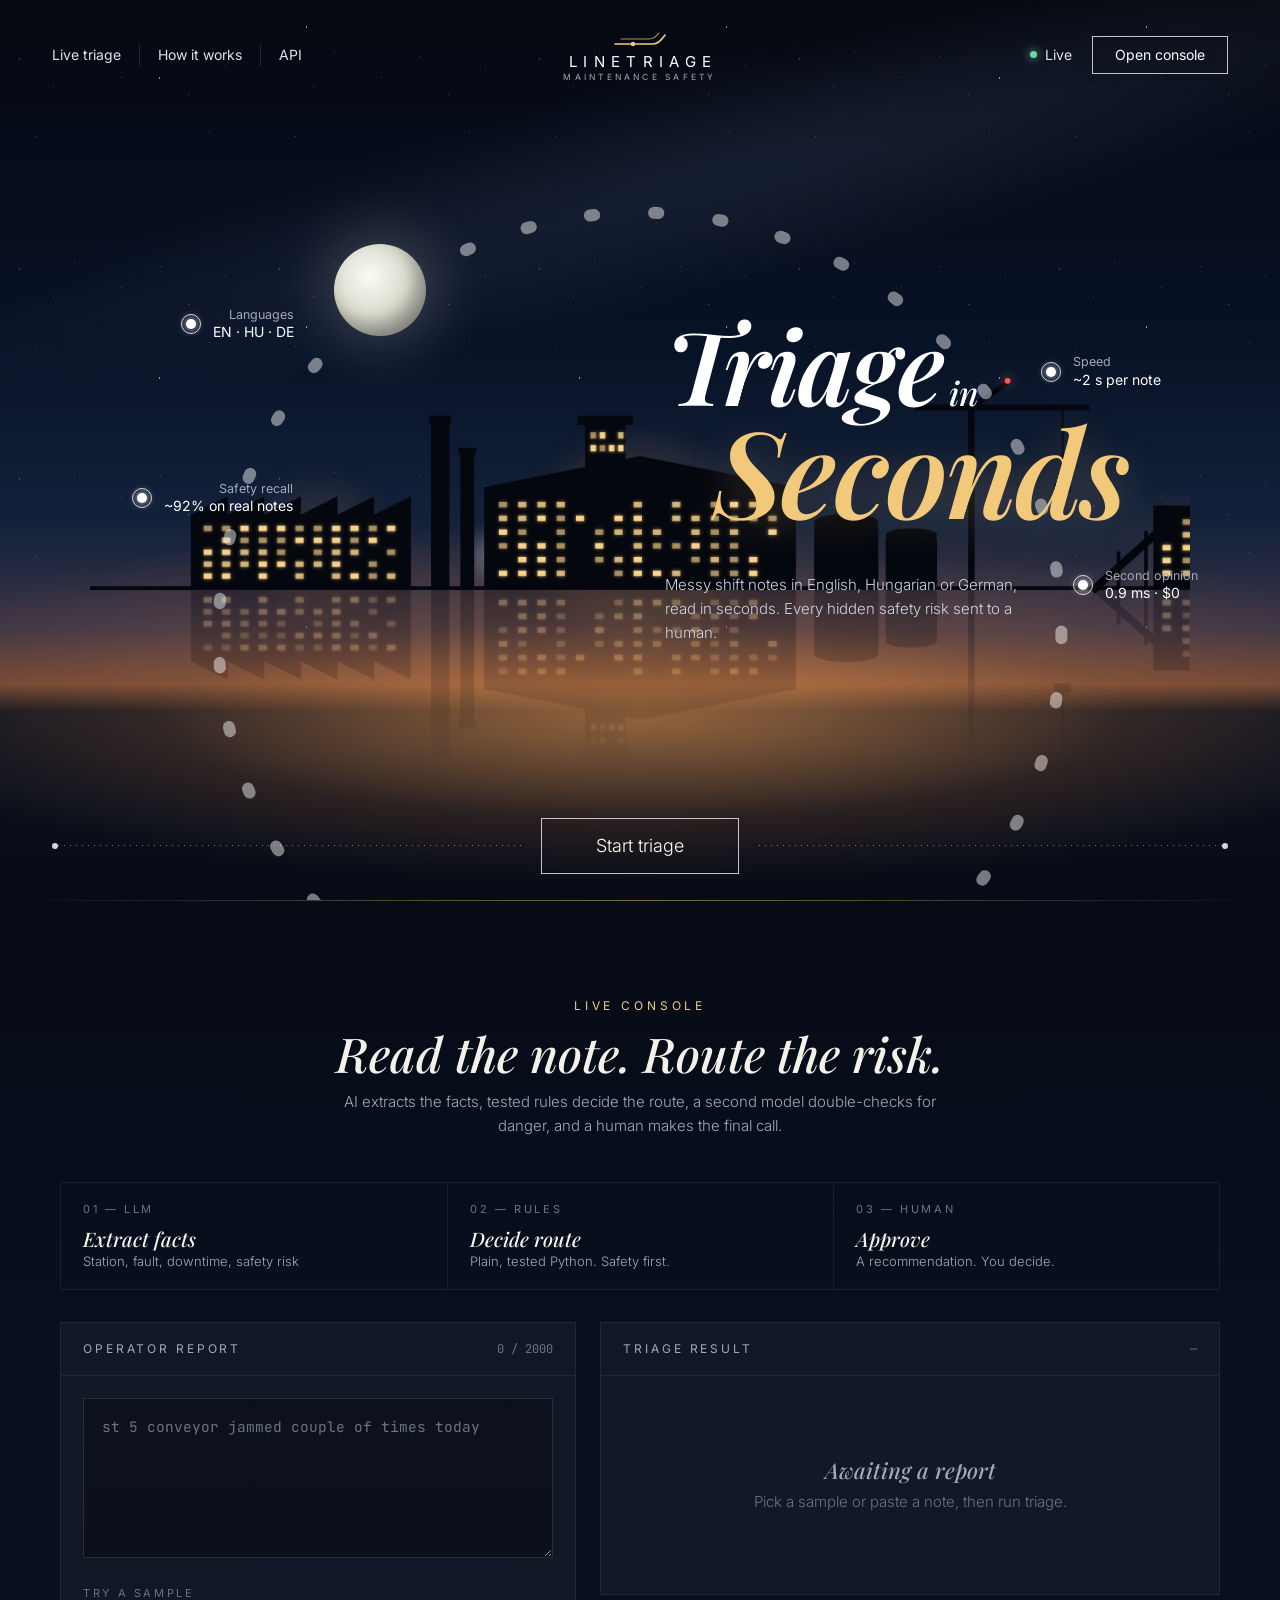
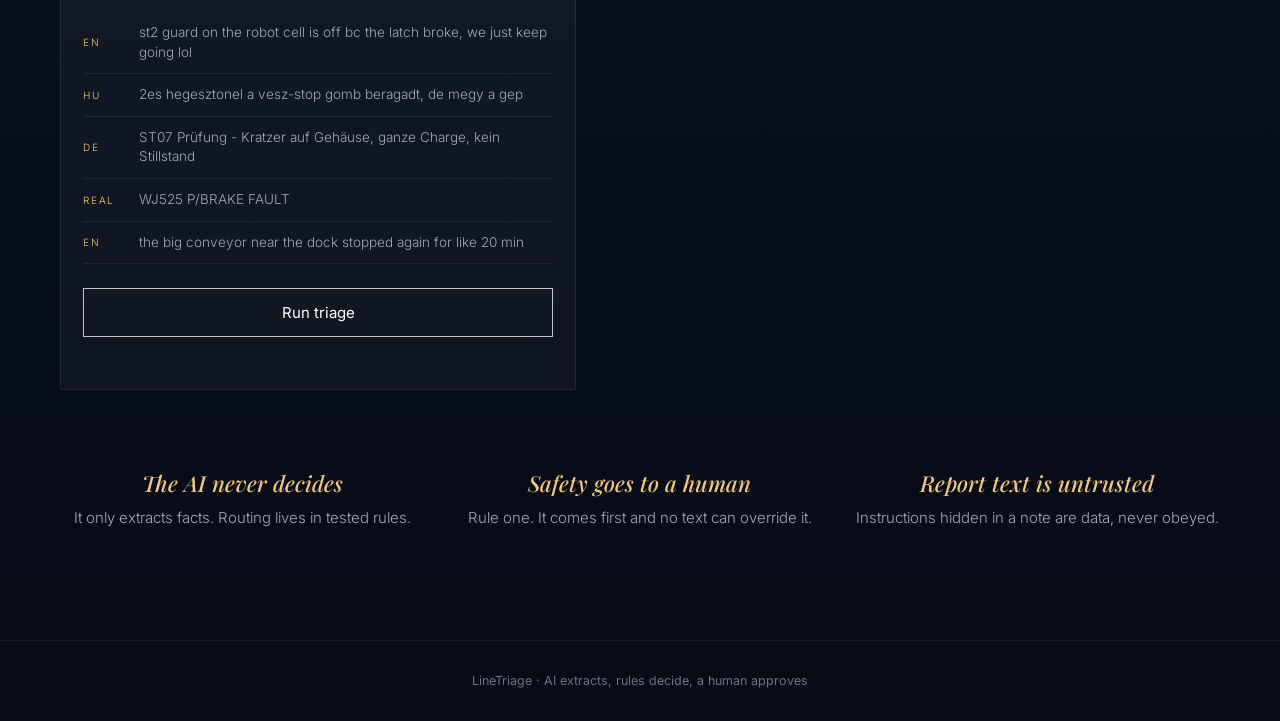
==== commit 48c10633: "Cinematic hero redesign: night plant scene, serif headline, gold accents Co-Authored-By: Claude Opus" ====
--- a/src/linetriage/static/index.html
+++ b/src/linetriage/static/index.html
@@ -6,312 +6,342 @@
 <title>LineTriage</title>
 <link rel="preconnect" href="https://fonts.googleapis.com">
 <link rel="preconnect" href="https://fonts.gstatic.com" crossorigin>
-<link href="https://fonts.googleapis.com/css2?family=Inter:wght@300;400;500;600;700&family=JetBrains+Mono:wght@400;500&display=swap" rel="stylesheet">
+<link href="https://fonts.googleapis.com/css2?family=Inter:wght@300;400;500;600&family=Playfair+Display:ital,wght@1,500;1,600&family=JetBrains+Mono:wght@400;500&display=swap" rel="stylesheet">
 <style>
   :root {
-    --bg: #040a17;
-    --bg-2: #071229;
-    --panel: rgba(10, 22, 46, 0.62);
-    --panel-solid: #0a1730;
-    --panel-raise: rgba(96, 165, 250, 0.06);
-    --line: rgba(148, 187, 255, 0.10);
-    --line-strong: rgba(148, 187, 255, 0.18);
-    --text: #eaf1ff;
-    --muted: #93a4c3;
-    --dim: #5c6c8a;
-    --blue: #3b82f6;
-    --blue-2: #60a5fa;
-    --cyan: #38bdf8;
-    --blue-soft: rgba(59, 130, 246, 0.14);
-    --red: #f87171;
-    --amber: #fbbf24;
-    --violet: #a78bfa;
-    --green: #34d399;
-    --radius: 18px;
+    --night: #060b16;
+    --night-2: #0a1426;
+    --panel: rgba(255, 255, 255, 0.035);
+    --panel-solid: #0b1426;
+    --line: rgba(255, 255, 255, 0.12);
+    --line-soft: rgba(255, 255, 255, 0.07);
+    --text: #f4f1ea;
+    --muted: #a3a9b6;
+    --dim: #6b7384;
+    --gold: #f2c97b;
+    --gold-deep: #e0a955;
+    --red: #ff7a6e;
+    --amber: #f6b552;
+    --violet: #b9a2ff;
+    --green: #6fd6a3;
+    --sans: "Inter", -apple-system, BlinkMacSystemFont, "Segoe UI", sans-serif;
+    --serif: "Playfair Display", Georgia, "Times New Roman", serif;
     --mono: "JetBrains Mono", ui-monospace, SFMono-Regular, Menlo, monospace;
-    --sans: "Inter", -apple-system, BlinkMacSystemFont, "Segoe UI", sans-serif;
   }
   * { box-sizing: border-box; }
-  html { background: var(--bg); }
-  body {
-    margin: 0;
-    min-height: 100vh;
-    color: var(--text);
-    font: 400 15px/1.6 var(--sans);
-    -webkit-font-smoothing: antialiased;
+  html { background: var(--night); scroll-behavior: smooth; }
+  body { margin: 0; color: var(--text); font: 400 15px/1.6 var(--sans); -webkit-font-smoothing: antialiased; background: var(--night); }
+  a { color: inherit; text-decoration: none; }
+
+  /* ---------- Hero ---------- */
+  .hero {
+    position: relative; min-height: 100vh; overflow: hidden; isolation: isolate;
     background:
-      radial-gradient(1000px 600px at 80% -10%, rgba(59, 130, 246, 0.22), transparent 60%),
-      radial-gradient(800px 600px at -10% 40%, rgba(56, 189, 248, 0.08), transparent 60%),
-      linear-gradient(180deg, var(--bg) 0%, var(--bg-2) 100%);
-    background-attachment: fixed;
-  }
-
-  /* Animated production line in the background */
-  .backdrop { position: fixed; inset: 0; z-index: 0; pointer-events: none; overflow: hidden; }
-  .backdrop svg { width: 100%; height: 100%; display: block; opacity: 0.55; }
-  .backdrop::after {
-    content: ""; position: absolute; inset: 0;
-    background: linear-gradient(180deg, rgba(4,10,23,0.92) 0%, rgba(4,10,23,0.55) 35%, rgba(4,10,23,0.35) 70%, rgba(4,10,23,0.75) 100%);
-  }
-  .belt { stroke: rgba(96, 165, 250, 0.35); stroke-width: 2; fill: none; stroke-dasharray: 3 12; animation: belt 1.2s linear infinite; }
-  .rail { stroke: rgba(96, 165, 250, 0.18); stroke-width: 1; fill: none; }
-  .branch { stroke-width: 1.5; fill: none; stroke-dasharray: 3 10; animation: belt 1.2s linear infinite; opacity: 0.6; }
-  @keyframes belt { to { stroke-dashoffset: -15; } }
-  .node rect { fill: #08142c; stroke: rgba(96, 165, 250, 0.45); stroke-width: 1; }
-  .node text { fill: rgba(147, 197, 253, 0.65); font: 500 11px var(--mono); letter-spacing: 0.06em; }
-  .lane text { font: 600 11px var(--sans); letter-spacing: 0.14em; }
-  .packet { filter: drop-shadow(0 0 6px rgba(96,165,250,0.9)); }
-
-  .stripe { position: relative; z-index: 2; height: 2px; background: linear-gradient(90deg, transparent, var(--blue) 25%, var(--cyan) 50%, var(--blue) 75%, transparent); }
-  header, main { position: relative; z-index: 1; }
-  header { position: sticky; top: 0; z-index: 5; background: rgba(4, 10, 23, 0.7); backdrop-filter: saturate(150%) blur(14px); border-bottom: 1px solid var(--line); }
-  .bar { max-width: 1160px; margin: 0 auto; padding: 16px 24px; display: flex; align-items: center; gap: 14px; flex-wrap: wrap; }
-  .mark {
-    width: 34px; height: 34px; border-radius: 10px; display: grid; place-items: center; flex: none; color: #fff;
-    background: linear-gradient(145deg, var(--blue-2), var(--blue) 55%, #1d4ed8);
-    box-shadow: 0 6px 20px -6px rgba(59, 130, 246, 0.8);
-  }
-  .brand { display: flex; flex-direction: column; line-height: 1.2; }
-  .brand b { font-weight: 700; font-size: 16px; letter-spacing: -0.01em; }
-  .brand span { font-size: 12px; color: var(--muted); }
-  .status {
-    margin-left: auto; display: flex; align-items: center; gap: 8px;
-    font: 500 12px/1 var(--sans); color: var(--muted);
-    border: 1px solid var(--line); border-radius: 999px; padding: 8px 14px; background: var(--panel);
-  }
-  .pulse { width: 7px; height: 7px; border-radius: 50%; background: var(--green); box-shadow: 0 0 0 0 rgba(52, 211, 153, 0.5); animation: pulse 2.4s infinite; }
-  @keyframes pulse { 70% { box-shadow: 0 0 0 7px rgba(52, 211, 153, 0); } 100% { box-shadow: 0 0 0 0 rgba(52, 211, 153, 0); } }
-
-  main { max-width: 1160px; margin: 0 auto; padding: 64px 24px 80px; }
-  .hero { margin-bottom: 40px; max-width: 760px; }
-  .hero h1 { margin: 0 0 16px; font-size: clamp(34px, 5.4vw, 56px); line-height: 1.06; font-weight: 700; letter-spacing: -0.035em; }
-  .hero h1 em {
-    font-style: normal;
-    background: linear-gradient(90deg, var(--blue-2), var(--cyan));
-    -webkit-background-clip: text; background-clip: text; color: transparent;
-  }
-  .hero p { margin: 0; color: var(--muted); font-size: 17px; max-width: 620px; }
-
-  .pipeline { display: grid; grid-template-columns: repeat(3, 1fr); gap: 12px; margin: 0 0 28px; }
-  .stage {
-    position: relative; padding: 16px 18px; border: 1px solid var(--line); border-radius: 14px;
-    background: var(--panel); backdrop-filter: blur(10px); transition: border-color .4s, background .4s, box-shadow .4s;
-  }
-  .stage .num { font: 600 11px/1 var(--sans); color: var(--dim); letter-spacing: 0.1em; text-transform: uppercase; }
-  .stage .name { font-weight: 600; margin-top: 10px; font-size: 15px; }
-  .stage .desc { color: var(--muted); font-size: 13px; }
-  .stage.active { border-color: rgba(96, 165, 250, 0.6); background: var(--blue-soft); box-shadow: 0 10px 40px -12px rgba(59, 130, 246, 0.6); }
-  .stage.active .num { color: var(--blue-2); }
+      radial-gradient(1200px 260px at 50% 78%, rgba(255, 150, 70, 0.38), transparent 70%),
+      radial-gradient(700px 140px at 50% 80%, rgba(255, 190, 110, 0.30), transparent 70%),
+      linear-gradient(180deg, #040810 0%, #081226 38%, #13213b 58%, #3a3346 70%, #6b4434 76%, #0b1220 79%, #060b16 100%);
+  }
+  .stars, .stars::after {
+    position: absolute; inset: 0 0 30% 0; z-index: -2; content: "";
+    background-image:
+      radial-gradient(1px 1px at 12% 18%, #fff 50%, transparent 51%),
+      radial-gradient(1px 1px at 27% 8%, #fff 50%, transparent 51%),
+      radial-gradient(1.4px 1.4px at 38% 26%, #fff 50%, transparent 51%),
+      radial-gradient(1px 1px at 52% 12%, #fff 50%, transparent 51%),
+      radial-gradient(1px 1px at 64% 30%, #fff 50%, transparent 51%),
+      radial-gradient(1.4px 1.4px at 73% 9%, #fff 50%, transparent 51%),
+      radial-gradient(1px 1px at 86% 22%, #fff 50%, transparent 51%),
+      radial-gradient(1px 1px at 94% 6%, #fff 50%, transparent 51%),
+      radial-gradient(1px 1px at 6% 40%, #fff 50%, transparent 51%),
+      radial-gradient(1px 1px at 46% 44%, #fff 50%, transparent 51%),
+      radial-gradient(1px 1px at 79% 46%, #fff 50%, transparent 51%),
+      radial-gradient(1px 1px at 20% 52%, #fff 50%, transparent 51%);
+    background-size: 420px 300px; opacity: 0.55;
+  }
+  .stars::after { background-size: 260px 210px; background-position: 90px 40px; opacity: 0.4; animation: twinkle 6s ease-in-out infinite alternate; inset: 0; }
+  @keyframes twinkle { to { opacity: 0.15; } }
+  .milky {
+    position: absolute; z-index: -2; width: 140%; height: 220px; left: -10%; top: 6%;
+    transform: rotate(-14deg);
+    background: radial-gradient(closest-side, rgba(170, 190, 255, 0.10), transparent);
+    filter: blur(10px);
+  }
+
+  nav.top {
+    position: relative; z-index: 3; max-width: 1240px; margin: 0 auto; padding: 28px 32px;
+    display: grid; grid-template-columns: 1fr auto 1fr; align-items: center; gap: 16px;
+  }
+  .links { display: flex; align-items: center; font-size: 14px; color: #dfe3ec; }
+  .links a { padding: 0 18px; border-left: 1px solid var(--line); }
+  .links a:first-child { padding-left: 0; border-left: 0; }
+  .links a:hover { color: var(--gold); }
+  .logo { display: flex; flex-direction: column; align-items: center; gap: 4px; color: #fff; }
+  .logo svg { color: var(--gold); }
+  .logo b { font: 400 15px/1 var(--sans); letter-spacing: 0.42em; margin-right: -0.42em; }
+  .logo small { font: 400 8.5px/1 var(--sans); letter-spacing: 0.38em; color: var(--muted); text-transform: uppercase; }
+  .nav-right { display: flex; justify-content: flex-end; align-items: center; gap: 20px; font-size: 14px; }
+  .nav-right .live { display: flex; align-items: center; gap: 8px; color: #dfe3ec; }
+  .dot-live { width: 7px; height: 7px; border-radius: 50%; background: var(--green); box-shadow: 0 0 10px var(--green); }
+  .ghost {
+    display: inline-flex; align-items: center; gap: 10px; padding: 11px 22px; border: 1px solid rgba(255,255,255,0.75);
+    color: #fff; font: 400 14px/1 var(--sans); background: transparent; cursor: pointer; transition: background .25s, color .25s, border-color .25s;
+  }
+  .ghost:hover { background: #fff; color: #0a1020; }
+
+  .stage-wrap { position: relative; z-index: 1; max-width: 1240px; margin: 0 auto; height: calc(100vh - 110px); min-height: 620px; }
+  .plant { position: absolute; left: 50%; bottom: 7%; transform: translateX(-50%); width: min(1100px, 100%); height: auto; z-index: 0; }
+  .beacon { animation: beacon 1.8s steps(1) infinite; filter: drop-shadow(0 0 6px #ff5a4f); }
+  @keyframes beacon { 50% { opacity: 0.1; } }
+  .smoke { position: absolute; bottom: 41%; width: 40px; height: 40px; border-radius: 50%; background: rgba(200, 205, 220, 0.18); filter: blur(10px); animation: rise 9s linear infinite; z-index: 0; }
+  @keyframes rise { 0% { transform: translate(0, 0) scale(0.6); opacity: 0; } 15% { opacity: 1; } 100% { transform: translate(60px, -260px) scale(3); opacity: 0; } }
+
+  .orbit { position: absolute; left: 50%; top: 12%; width: min(860px, 86%); aspect-ratio: 1 / 1; transform: translateX(-50%); z-index: 1; pointer-events: none; }
+  .orbit circle.ring { fill: none; stroke: rgba(255,255,255,0.45); stroke-width: 1.4; stroke-dasharray: 0.5 7; stroke-linecap: round; }
+  .moon {
+    position: absolute; z-index: 1; width: 92px; height: 92px; border-radius: 50%;
+    left: calc(50% - min(430px, 43%) + 10%); top: 17%;
+    background: radial-gradient(circle at 38% 35%, #fbfaf4 0%, #dcdccf 45%, #a7a99e 80%, #8b8c84 100%);
+    box-shadow: 0 0 60px 12px rgba(255, 255, 240, 0.18), inset -8px -10px 18px rgba(0,0,0,0.25);
+  }
+  .callout { position: absolute; z-index: 2; display: flex; align-items: center; gap: 12px; color: #fff; font-size: 14px; line-height: 1.3; }
+  .callout .pin { width: 20px; height: 20px; border-radius: 50%; border: 1px solid rgba(255,255,255,0.8); display: grid; place-items: center; flex: none; }
+  .callout .pin::after { content: ""; width: 10px; height: 10px; border-radius: 50%; background: #fff; box-shadow: 0 0 10px #fff; }
+  .callout small { display: block; color: var(--muted); font-size: 12.5px; }
+  .callout.left { flex-direction: row-reverse; text-align: right; }
+  .c1 { left: 9%; top: 47%; }
+  .c2 { right: 8%; top: 31%; }
+  .c3 { right: 5%; top: 58%; }
+  .c4 { left: 13%; top: 25%; }
+
+  .headline { position: absolute; z-index: 2; left: 52%; top: 26%; line-height: 0.9; }
+  .headline .w1 { font: italic 600 clamp(56px, 8vw, 118px)/0.95 var(--serif); color: #fff; letter-spacing: -0.02em; }
+  .headline .w2 { font: italic 500 clamp(22px, 2.6vw, 38px)/1 var(--serif); color: #fff; margin-left: 6px; vertical-align: baseline; }
+  .headline .w3 { display: block; margin-left: 12%; font: italic 600 clamp(64px, 9.4vw, 138px)/0.95 var(--serif); color: var(--gold); letter-spacing: -0.02em; text-shadow: 0 10px 40px rgba(242, 201, 123, 0.25); }
+  .tag-line { position: absolute; z-index: 2; left: 52%; top: calc(26% + clamp(150px, 19vw, 270px)); max-width: 380px; color: #cfd5e1; font-size: 15px; font-weight: 300; }
+
+  .cta-row { position: absolute; z-index: 2; left: 32px; right: 32px; bottom: 26px; display: flex; align-items: center; gap: 20px; }
+  .cta-row .rule { flex: 1; height: 1px; background-image: linear-gradient(90deg, rgba(255,255,255,0.45) 1px, transparent 1px); background-size: 6px 1px; position: relative; }
+  .cta-row .rule::before { content: ""; position: absolute; top: -2.5px; width: 6px; height: 6px; border-radius: 50%; background: #cfd5e1; }
+  .cta-row .rule.l::before { left: 0; } .cta-row .rule.r::before { right: 0; }
+  .cta-row .ghost { padding: 18px 54px; font-size: 18px; font-weight: 300; }
+
+  @media (max-width: 900px) {
+    nav.top { grid-template-columns: 1fr auto; } .links { display: none; } .logo { align-items: flex-start; }
+    .callout, .moon, .orbit { display: none; }
+    .headline { left: 24px; top: 14%; } .tag-line { left: 24px; top: calc(14% + 200px); }
+    .plant { bottom: 14%; width: 160%; }
+  }
+
+  /* ---------- Console ---------- */
+  .console { position: relative; background: linear-gradient(180deg, #060b16, #08101f 40%, #060b16); padding: 96px 24px 110px; }
+  .console::before { content: ""; position: absolute; top: 0; left: 0; right: 0; height: 1px; background: linear-gradient(90deg, transparent, rgba(242,201,123,0.5), transparent); }
+  .wrap { max-width: 1160px; margin: 0 auto; }
+  .section-title { text-align: center; margin-bottom: 44px; }
+  .section-title .eyebrow { font-size: 12px; letter-spacing: 0.32em; text-transform: uppercase; color: var(--gold); }
+  .section-title h2 { margin: 12px 0 10px; font: italic 500 clamp(32px, 4vw, 48px)/1.1 var(--serif); }
+  .section-title p { margin: 0 auto; max-width: 600px; color: var(--muted); font-weight: 300; }
+
+  .pipeline { display: grid; grid-template-columns: repeat(3, 1fr); gap: 0; margin: 0 0 32px; border: 1px solid var(--line-soft); }
+  .stage { padding: 18px 22px; border-left: 1px solid var(--line-soft); transition: background .4s; }
+  .stage:first-child { border-left: 0; }
+  .stage .num { font-size: 11px; letter-spacing: 0.24em; text-transform: uppercase; color: var(--dim); }
+  .stage .name { margin-top: 8px; font: italic 500 20px/1.2 var(--serif); }
+  .stage .desc { color: var(--muted); font-size: 13px; font-weight: 300; }
+  .stage.active { background: rgba(242, 201, 123, 0.08); }
+  .stage.active .num { color: var(--gold); }
   .stage.done .num { color: var(--green); }
   .stage.done .num::after { content: "  ✓"; }
 
-  .grid { display: grid; grid-template-columns: minmax(0, 5fr) minmax(0, 6fr); gap: 20px; align-items: start; }
-  @media (max-width: 880px) { .grid, .pipeline { grid-template-columns: 1fr; } main { padding-top: 40px; } }
-
-  .panel {
-    background: var(--panel); border: 1px solid var(--line); border-radius: var(--radius); overflow: hidden;
-    box-shadow: 0 1px 0 rgba(255,255,255,0.05) inset, 0 30px 80px -40px rgba(0, 0, 0, 0.9);
-    backdrop-filter: blur(14px);
-  }
-  .panel-head {
-    display: flex; align-items: center; justify-content: space-between; gap: 8px;
-    padding: 16px 22px; border-bottom: 1px solid var(--line);
-    font: 600 13px/1 var(--sans); color: var(--muted);
-  }
-  .panel-head span:last-child { font: 400 12px/1 var(--mono); color: var(--dim); }
+  .grid { display: grid; grid-template-columns: minmax(0, 5fr) minmax(0, 6fr); gap: 24px; align-items: start; }
+  @media (max-width: 900px) { .grid, .pipeline { grid-template-columns: 1fr; } .stage { border-left: 0; border-top: 1px solid var(--line-soft); } .stage:first-child { border-top: 0; } }
+
+  .panel { background: var(--panel); border: 1px solid var(--line-soft); overflow: hidden; }
+  .panel-head { display: flex; justify-content: space-between; align-items: center; padding: 16px 22px; border-bottom: 1px solid var(--line-soft); font-size: 12px; letter-spacing: 0.24em; text-transform: uppercase; color: var(--muted); }
+  .panel-head span:last-child { font: 400 12px/1 var(--mono); letter-spacing: 0; text-transform: none; color: var(--dim); }
   .panel-body { padding: 22px; }
 
   textarea {
-    width: 100%; min-height: 160px; resize: vertical; padding: 16px 18px;
-    border: 1px solid var(--line); border-radius: 12px; background: rgba(2, 6, 16, 0.55); color: var(--text);
-    font: 400 14.5px/1.6 var(--mono); caret-color: var(--blue-2); transition: border-color .2s, box-shadow .2s;
-  }
-  textarea:focus { outline: none; border-color: rgba(96, 165, 250, 0.7); box-shadow: 0 0 0 4px rgba(59, 130, 246, 0.16); }
+    width: 100%; min-height: 160px; resize: vertical; padding: 16px 18px; border: 1px solid var(--line); background: rgba(0,0,0,0.3);
+    color: var(--text); font: 400 14.5px/1.6 var(--mono); caret-color: var(--gold); transition: border-color .2s;
+  }
+  textarea:focus { outline: none; border-color: var(--gold); }
   textarea::placeholder { color: var(--dim); }
-
   .samples { margin-top: 20px; }
-  .samples-label { font: 600 12px/1 var(--sans); color: var(--dim); margin-bottom: 10px; }
-  .chip {
-    display: flex; width: 100%; align-items: center; gap: 12px; text-align: left; cursor: pointer;
-    margin-bottom: 6px; padding: 10px 12px; border-radius: 10px; border: 1px solid transparent;
-    background: transparent; color: var(--muted); font: 400 13px/1.45 var(--sans);
-    transition: border-color .2s, color .2s, background .2s;
-  }
-  .chip:hover { border-color: var(--line-strong); color: var(--text); background: var(--panel-raise); }
-  .chip .tag {
-    flex: none; min-width: 40px; text-align: center; font: 600 10px/1 var(--sans); letter-spacing: 0.08em; padding: 5px 6px; border-radius: 6px;
-    background: rgba(59, 130, 246, 0.12); color: var(--blue-2); border: 1px solid rgba(96, 165, 250, 0.25);
-  }
-
-  .run {
-    margin-top: 20px; width: 100%; display: flex; align-items: center; justify-content: center; gap: 10px;
-    padding: 15px 20px; border: 0; border-radius: 12px; cursor: pointer;
-    background: linear-gradient(180deg, var(--blue-2), var(--blue) 60%, #2563eb); color: #fff;
-    font: 600 15px/1 var(--sans);
-    box-shadow: 0 1px 0 rgba(255,255,255,0.3) inset, 0 14px 34px -10px rgba(59, 130, 246, 0.8);
-    transition: transform .12s, box-shadow .2s, filter .2s;
-  }
-  .run:hover { filter: brightness(1.08); box-shadow: 0 1px 0 rgba(255,255,255,0.3) inset, 0 18px 42px -10px rgba(59, 130, 246, 0.95); }
-  .run:active { transform: translateY(1px); }
-  .run:disabled { cursor: default; filter: saturate(0.6) brightness(0.85); }
-  .error { color: var(--red); font: 13px/1.4 var(--sans); margin-top: 12px; min-height: 18px; }
-
-  .empty { padding: 72px 24px; text-align: center; color: var(--dim); }
-  .empty svg { opacity: 0.5; margin-bottom: 14px; color: var(--blue-2); }
-  .empty b { display: block; color: var(--muted); font-weight: 600; margin-bottom: 4px; font-size: 16px; }
-
-  .route {
-    --c: var(--muted);
-    position: relative; padding: 26px 24px 22px; border-bottom: 1px solid var(--line);
-    background: radial-gradient(600px 160px at 0% 0%, color-mix(in srgb, var(--c) 20%, transparent), transparent 70%);
-  }
+  .samples-label { font-size: 11px; letter-spacing: 0.24em; text-transform: uppercase; color: var(--dim); margin-bottom: 10px; }
+  .chip { display: flex; width: 100%; align-items: center; gap: 14px; text-align: left; cursor: pointer; padding: 11px 0; border: 0; border-bottom: 1px solid var(--line-soft); background: transparent; color: var(--muted); font: 300 13.5px/1.45 var(--sans); transition: color .2s, padding .2s; }
+  .chip:hover { color: #fff; padding-left: 6px; }
+  .chip .tag { flex: none; min-width: 42px; font-size: 10px; letter-spacing: 0.18em; color: var(--gold); }
+  .run { margin-top: 24px; width: 100%; justify-content: center; padding: 16px; font-size: 15px; }
+  .run:disabled { opacity: 0.6; cursor: default; }
+  .run:disabled:hover { background: transparent; color: #fff; }
+  .error { color: var(--red); font-size: 13px; margin-top: 12px; min-height: 18px; }
+
+  .empty { padding: 80px 24px; text-align: center; color: var(--dim); font-weight: 300; }
+  .empty b { display: block; font: italic 500 22px/1.3 var(--serif); color: var(--muted); margin-bottom: 6px; }
+
+  .route { --c: var(--muted); position: relative; padding: 28px 26px 24px; border-bottom: 1px solid var(--line-soft); background: radial-gradient(520px 150px at 0 0, color-mix(in srgb, var(--c) 16%, transparent), transparent 70%); }
   .route.safety_alert { --c: var(--red); }
   .route.human_review { --c: var(--amber); }
   .route.escalate_quality { --c: var(--violet); }
   .route.auto_ticket { --c: var(--green); }
-  .route .kicker { font: 600 12px/1 var(--sans); color: var(--muted); }
-  .route .name { display: flex; align-items: center; gap: 12px; margin: 12px 0 8px; font-size: 32px; line-height: 1.05; font-weight: 700; letter-spacing: -0.025em; color: var(--c); }
-  .route .dot { width: 10px; height: 10px; border-radius: 50%; background: var(--c); box-shadow: 0 0 0 5px color-mix(in srgb, var(--c) 18%, transparent); flex: none; }
-  .route.safety_alert .dot { animation: breathe 1.6s ease-in-out infinite; }
-  @keyframes breathe { 50% { box-shadow: 0 0 0 10px color-mix(in srgb, var(--c) 6%, transparent); } }
-  .route .reason { color: var(--text); font-size: 15.5px; }
-  .summary { padding: 16px 24px; color: var(--muted); border-bottom: 1px solid var(--line); font-size: 14.5px; }
-  .summary b { color: var(--text); font-weight: 600; }
-
-  .facts { display: grid; grid-template-columns: repeat(auto-fill, minmax(150px, 1fr)); gap: 1px; background: var(--line); margin: 0; }
-  .facts div { background: var(--panel-solid); padding: 14px 18px; }
-  .facts dt { font: 500 11.5px/1 var(--sans); color: var(--dim); }
-  .facts dd { margin: 8px 0 0; font: 600 15px/1.3 var(--sans); overflow-wrap: anywhere; }
+  .route .kicker { font-size: 11px; letter-spacing: 0.24em; text-transform: uppercase; color: var(--muted); }
+  .route .name { display: flex; align-items: center; gap: 14px; margin: 12px 0 10px; font: italic 600 40px/1 var(--serif); color: var(--c); }
+  .route .dot { width: 10px; height: 10px; border-radius: 50%; background: var(--c); box-shadow: 0 0 14px var(--c); flex: none; }
+  .route.safety_alert .dot { animation: beacon 1.6s steps(1) infinite; }
+  .route .reason { font-weight: 300; }
+  .summary { padding: 16px 26px; color: var(--muted); border-bottom: 1px solid var(--line-soft); font-weight: 300; }
+  .summary b { color: var(--text); font-weight: 500; }
+  .facts { display: grid; grid-template-columns: repeat(auto-fill, minmax(150px, 1fr)); gap: 1px; background: var(--line-soft); margin: 0; }
+  .facts div { background: var(--panel-solid); padding: 15px 20px; }
+  .facts dt { font-size: 10.5px; letter-spacing: 0.2em; text-transform: uppercase; color: var(--dim); }
+  .facts dd { margin: 8px 0 0; font-weight: 500; overflow-wrap: anywhere; }
   .facts dd.warn { color: var(--red); }
-  .facts dd.none { color: var(--dim); font-weight: 400; }
-
-  .second { padding: 20px 24px; border-top: 1px solid var(--line); }
+  .facts dd.none { color: var(--dim); font-weight: 300; }
+
+  .second { padding: 22px 26px; border-top: 1px solid var(--line-soft); }
   .second-head { display: flex; justify-content: space-between; align-items: baseline; gap: 10px; flex-wrap: wrap; }
-  .second-head .t { font: 600 13px/1 var(--sans); color: var(--text); }
+  .second-head .t { font: italic 500 18px/1 var(--serif); }
   .second-head .m { font: 400 11.5px/1 var(--mono); color: var(--dim); }
-  .meter { position: relative; height: 6px; margin: 22px 0 14px; border-radius: 999px; background: rgba(148,187,255,0.10); }
-  .meter .fill { position: absolute; inset: 0 auto 0 0; width: 0; border-radius: 999px; background: linear-gradient(90deg, var(--cyan), var(--blue) 45%, var(--violet) 70%, var(--red)); box-shadow: 0 0 16px -2px rgba(59,130,246,0.8); transition: width 1s cubic-bezier(.2,.8,.2,1); }
-  .meter .tick { position: absolute; top: -6px; bottom: -6px; width: 1px; background: var(--text); opacity: 0.55; }
-  .meter .tick::after { content: "threshold"; position: absolute; top: -18px; left: 50%; transform: translateX(-50%); font: 500 10px/1 var(--sans); color: var(--dim); }
-  .verdict { display: flex; align-items: center; gap: 10px; flex-wrap: wrap; font: 400 13.5px/1.4 var(--sans); color: var(--muted); }
-  .pill { font: 600 11.5px/1 var(--sans); padding: 6px 10px; border-radius: 999px; border: 1px solid color-mix(in srgb, currentColor 35%, transparent); background: color-mix(in srgb, currentColor 10%, transparent); }
-  .pill.danger { color: var(--red); }
-  .pill.ok { color: var(--green); }
-  .pill.agree { color: var(--muted); }
-  .pill.check { color: var(--amber); }
-
-  .review { display: flex; gap: 10px; flex-wrap: wrap; align-items: center; padding: 18px 24px; border-top: 1px solid var(--line); }
-  .review button {
-    padding: 10px 18px; border-radius: 10px; cursor: pointer; font: 600 13.5px/1 var(--sans);
-    border: 1px solid var(--line-strong); background: var(--panel-raise); color: var(--text); transition: border-color .2s, color .2s, background .2s;
-  }
-  .review button.approve:hover { border-color: rgba(52, 211, 153, 0.6); color: var(--green); }
-  .review button.override:hover { border-color: rgba(251, 191, 36, 0.6); color: var(--amber); }
-  .review .note { color: var(--dim); font: 400 13px/1.4 var(--sans); margin-left: auto; }
-
-  .principles { display: grid; grid-template-columns: repeat(3, 1fr); gap: 16px; margin-top: 56px; }
-  @media (max-width: 880px) { .principles { grid-template-columns: 1fr; } }
-  .principles div { color: var(--muted); font-size: 14px; padding: 18px 20px; border: 1px solid var(--line); border-radius: 14px; background: var(--panel); backdrop-filter: blur(10px); }
-  .principles b { display: block; color: var(--text); font-weight: 600; font-size: 15.5px; margin-bottom: 4px; }
+  .meter { position: relative; height: 1px; margin: 28px 0 18px; background-image: linear-gradient(90deg, rgba(255,255,255,0.35) 1px, transparent 1px); background-size: 6px 1px; }
+  .meter .fill { position: absolute; left: 0; top: -1px; height: 3px; width: 0; background: linear-gradient(90deg, var(--green), var(--gold) 55%, var(--red)); box-shadow: 0 0 12px rgba(242,201,123,0.6); transition: width 1.1s cubic-bezier(.2,.8,.2,1); }
+  .meter .tick { position: absolute; top: -8px; width: 16px; height: 16px; margin-left: -8px; border-radius: 50%; border: 1px solid rgba(255,255,255,0.8); }
+  .meter .tick::before { content: ""; position: absolute; inset: 4px; border-radius: 50%; background: #fff; }
+  .meter .tick::after { content: "threshold"; position: absolute; top: -20px; left: 50%; transform: translateX(-50%); font-size: 10.5px; color: var(--dim); }
+  .verdict { display: flex; align-items: center; gap: 12px; flex-wrap: wrap; color: var(--muted); font-size: 14px; }
+  .pill { font-size: 11px; letter-spacing: 0.16em; text-transform: uppercase; padding: 6px 12px; border: 1px solid currentColor; }
+  .pill.danger { color: var(--red); } .pill.ok { color: var(--green); } .pill.agree { color: var(--muted); } .pill.check { color: var(--amber); }
+
+  .review { display: flex; gap: 12px; flex-wrap: wrap; align-items: center; padding: 20px 26px; border-top: 1px solid var(--line-soft); }
+  .review .ghost { padding: 11px 26px; }
+  .review .note { color: var(--dim); font-size: 13px; font-weight: 300; margin-left: auto; }
+
+  .principles { display: grid; grid-template-columns: repeat(3, 1fr); gap: 32px; margin-top: 80px; text-align: center; }
+  @media (max-width: 900px) { .principles { grid-template-columns: 1fr; } }
+  .principles b { display: block; font: italic 500 22px/1.25 var(--serif); color: var(--gold); margin-bottom: 8px; }
+  .principles div { color: var(--muted); font-weight: 300; }
+  footer { text-align: center; padding: 30px; color: var(--dim); font-size: 12.5px; border-top: 1px solid var(--line-soft); }
 
   .sr-only { position: absolute; width: 1px; height: 1px; overflow: hidden; clip: rect(0 0 0 0); }
-  @media (prefers-reduced-motion: reduce) { * { animation: none !important; transition: none !important; } .packet { display: none; } }
+  @media (prefers-reduced-motion: reduce) { * { animation: none !important; transition: none !important; } html { scroll-behavior: auto; } }
 </style>
 </head>
 <body>
-<div class="backdrop" aria-hidden="true">
-  <svg viewBox="0 0 1440 900" preserveAspectRatio="xMidYMid slice">
-    <path class="rail" d="M -40 600 H 960 M -40 640 H 960"/>
-    <path class="belt" d="M -40 620 H 960"/>
-    <g class="node"><rect x="64" y="602" width="52" height="36" rx="8"/><text x="90" y="625" text-anchor="middle">ST-01</text></g><g class="node"><rect x="152" y="602" width="52" height="36" rx="8"/><text x="178" y="625" text-anchor="middle">ST-02</text></g><g class="node"><rect x="240" y="602" width="52" height="36" rx="8"/><text x="266" y="625" text-anchor="middle">ST-03</text></g><g class="node"><rect x="328" y="602" width="52" height="36" rx="8"/><text x="354" y="625" text-anchor="middle">ST-04</text></g><g class="node"><rect x="416" y="602" width="52" height="36" rx="8"/><text x="442" y="625" text-anchor="middle">ST-05</text></g><g class="node"><rect x="504" y="602" width="52" height="36" rx="8"/><text x="530" y="625" text-anchor="middle">ST-06</text></g><g class="node"><rect x="592" y="602" width="52" height="36" rx="8"/><text x="618" y="625" text-anchor="middle">ST-07</text></g><g class="node"><rect x="680" y="602" width="52" height="36" rx="8"/><text x="706" y="625" text-anchor="middle">ST-08</text></g><g class="node"><rect x="768" y="602" width="52" height="36" rx="8"/><text x="794" y="625" text-anchor="middle">ST-09</text></g><g class="node"><rect x="856" y="602" width="52" height="36" rx="8"/><text x="882" y="625" text-anchor="middle">ST-10</text></g>
-    <path id="b0" class="branch" stroke="#f87171" d="M 960 620 C 1080 620, 1100 430, 1220 430 H 1480"/><g class="lane"><circle cx="1240" cy="430" r="4" fill="#f87171"/><text x="1256" y="434" fill="#f87171" opacity="0.8">SAFETY</text></g><path id="b1" class="branch" stroke="#fbbf24" d="M 960 620 C 1080 620, 1100 530, 1220 530 H 1480"/><g class="lane"><circle cx="1240" cy="530" r="4" fill="#fbbf24"/><text x="1256" y="534" fill="#fbbf24" opacity="0.8">REVIEW</text></g><path id="b2" class="branch" stroke="#a78bfa" d="M 960 620 C 1080 620, 1100 710, 1220 710 H 1480"/><g class="lane"><circle cx="1240" cy="710" r="4" fill="#a78bfa"/><text x="1256" y="714" fill="#a78bfa" opacity="0.8">QUALITY</text></g><path id="b3" class="branch" stroke="#34d399" d="M 960 620 C 1080 620, 1100 810, 1220 810 H 1480"/><g class="lane"><circle cx="1240" cy="810" r="4" fill="#34d399"/><text x="1256" y="814" fill="#34d399" opacity="0.8">TICKET</text></g>
-    <circle class="packet" r="3.5" fill="#f87171"><animateMotion dur="9s" begin="0.00s" repeatCount="indefinite" path="M -40 620 H 960 C 1080 620, 1100 430, 1220 430 H 1480"/></circle><circle class="packet" r="3.5" fill="#34d399"><animateMotion dur="9s" begin="-1.15s" repeatCount="indefinite" path="M -40 620 H 960 C 1080 620, 1100 810, 1220 810 H 1480"/></circle><circle class="packet" r="3.5" fill="#a78bfa"><animateMotion dur="9s" begin="-2.30s" repeatCount="indefinite" path="M -40 620 H 960 C 1080 620, 1100 710, 1220 710 H 1480"/></circle><circle class="packet" r="3.5" fill="#34d399"><animateMotion dur="9s" begin="-3.45s" repeatCount="indefinite" path="M -40 620 H 960 C 1080 620, 1100 810, 1220 810 H 1480"/></circle><circle class="packet" r="3.5" fill="#fbbf24"><animateMotion dur="9s" begin="-4.60s" repeatCount="indefinite" path="M -40 620 H 960 C 1080 620, 1100 530, 1220 530 H 1480"/></circle><circle class="packet" r="3.5" fill="#34d399"><animateMotion dur="9s" begin="-5.75s" repeatCount="indefinite" path="M -40 620 H 960 C 1080 620, 1100 810, 1220 810 H 1480"/></circle><circle class="packet" r="3.5" fill="#f87171"><animateMotion dur="9s" begin="-6.90s" repeatCount="indefinite" path="M -40 620 H 960 C 1080 620, 1100 430, 1220 430 H 1480"/></circle><circle class="packet" r="3.5" fill="#a78bfa"><animateMotion dur="9s" begin="-8.05s" repeatCount="indefinite" path="M -40 620 H 960 C 1080 620, 1100 710, 1220 710 H 1480"/></circle>
-  </svg>
-</div>
-<div class="stripe" aria-hidden="true"></div>
-<header>
-  <div class="bar">
-    <div class="mark" aria-hidden="true">
-      <svg width="20" height="20" viewBox="0 0 24 24" fill="none"><path d="M12 3 2 20h20L12 3Z" stroke="currentColor" stroke-width="2.4" stroke-linejoin="round"/><path d="M12 10v4.5" stroke="currentColor" stroke-width="2.4" stroke-linecap="round"/><circle cx="12" cy="17.3" r="1.3" fill="currentColor"/></svg>
+<section class="hero">
+  <div class="stars"></div>
+  <div class="milky"></div>
+  <nav class="top">
+    <div class="links"><a href="#console">Live triage</a><a href="#principles">How it works</a><a href="/docs">API</a></div>
+    <a class="logo" href="#">
+      <svg width="54" height="22" viewBox="0 0 54 22" fill="none" aria-hidden="true"><path d="M2 16 H40 C44 16 48 13 52 7" stroke="currentColor" stroke-width="1.6" stroke-linecap="round"/><path d="M8 11 H36 C40 11 43 9 46 5" stroke="currentColor" stroke-width="1.2" stroke-linecap="round" opacity="0.7"/><circle cx="20" cy="16" r="2.2" fill="currentColor"/></svg>
+      <b>LINETRIAGE</b><small>Maintenance safety</small>
+    </a>
+    <div class="nav-right"><span class="live"><span class="dot-live"></span>Live</span><a class="ghost" href="#console">Open console</a></div>
+  </nav>
+
+  <div class="stage-wrap">
+    <svg class="orbit" viewBox="0 0 100 100" aria-hidden="true"><circle class="ring" cx="50" cy="50" r="49"/></svg>
+    <div class="moon" aria-hidden="true"></div>
+    <div class="smoke" style="left: calc(50% - 168px); animation-delay: 0s"></div>
+    <div class="smoke" style="left: calc(50% - 168px); animation-delay: -3s"></div>
+    <div class="smoke" style="left: calc(50% - 140px); animation-delay: -6s"></div>
+    <svg class="plant" viewBox="0 0 1200 520" preserveAspectRatio="xMidYMax meet" aria-hidden="true">
+  <defs>
+    <filter id="blur"><feGaussianBlur stdDeviation="18"/></filter>
+    <filter id="soft"><feGaussianBlur stdDeviation="2.2"/></filter>
+    <linearGradient id="fade" x1="0" y1="0" x2="0" y2="1">
+      <stop offset="0" stop-color="#fff" stop-opacity="0.32"/><stop offset="0.7" stop-color="#fff" stop-opacity="0"/>
+    </linearGradient>
+    <mask id="reflect"><rect x="0" y="240" width="1200" height="280" fill="url(#fade)"/></mask>
+    <g id="scene">
+      <g filter="url(#blur)"><circle cx="250" cy="200" r="70" fill="#ffb45a" opacity="0.1"/><circle cx="600" cy="190" r="110" fill="#ffb45a" opacity="0.12"/><circle cx="1190" cy="200" r="50" fill="#ffb45a" opacity="0.1"/></g>
+      <g fill="#04070e"><path d="M110 240 V160 L150 140 V160 L190 140 V160 L230 140 V160 L270 140 V160 L310 140 V160 L350 140 V240 Z"/><rect x="372" y="58" width="20" height="182"/><rect x="370" y="52" width="24" height="8"/><rect x="404" y="92" width="15" height="148"/><rect x="402" y="87" width="19" height="7"/><path d="M430 240 V130 L600 96 L770 130 V240 Z"/><rect x="540" y="60" width="44" height="50"/><rect x="532" y="52" width="60" height="10"/><rect x="790" y="168" width="70" height="72" rx="6"/><ellipse cx="825" cy="168" rx="35" ry="9"/><rect x="868" y="182" width="56" height="58" rx="6"/><ellipse cx="896" cy="182" rx="28" ry="7"/><rect x="958" y="40" width="7" height="200"/><rect x="900" y="40" width="190" height="6"/><path d="M961 40 L1000 14 L1002 18 L965 44 Z"/><rect x="1060" y="46" width="2" height="80"/><rect x="1052" y="126" width="18" height="10"/><path d="M1090 240 L1180 160 L1186 166 L1096 246 Z"/><rect x="1120" y="200" width="4" height="40"/><rect x="1150" y="178" width="4" height="62"/><rect x="1160" y="150" width="60" height="90"/><rect x="0" y="238" width="1200" height="4"/></g>
+      <g fill="#ffcf7a" filter="url(#soft)" opacity="0.65"><rect x="124" y="172" width="9" height="6" opacity="0.55"/><rect x="144" y="172" width="9" height="6" opacity="0.55"/><rect x="164" y="172" width="9" height="6" opacity="0.95"/><rect x="184" y="172" width="9" height="6" opacity="0.95"/><rect x="204" y="172" width="9" height="6" opacity="0.95"/><rect x="224" y="172" width="9" height="6" opacity="0.55"/><rect x="244" y="172" width="9" height="6" opacity="0.55"/><rect x="264" y="172" width="9" height="6" opacity="0.95"/><rect x="284" y="172" width="9" height="6" opacity="0.95"/><rect x="304" y="172" width="9" height="6" opacity="0.55"/><rect x="324" y="172" width="9" height="6" opacity="0.95"/><rect x="144" y="185" width="9" height="6" opacity="0.75"/><rect x="164" y="185" width="9" height="6" opacity="0.55"/><rect x="184" y="185" width="9" height="6" opacity="0.55"/><rect x="204" y="185" width="9" height="6" opacity="0.55"/><rect x="224" y="185" width="9" height="6" opacity="0.95"/><rect x="244" y="185" width="9" height="6" opacity="0.95"/><rect x="264" y="185" width="9" height="6" opacity="0.95"/><rect x="284" y="185" width="9" height="6" opacity="0.55"/><rect x="304" y="185" width="9" height="6" opacity="0.95"/><rect x="124" y="198" width="9" height="6" opacity="0.95"/><rect x="144" y="198" width="9" height="6" opacity="0.95"/><rect x="164" y="198" width="9" height="6" opacity="0.75"/><rect x="184" y="198" width="9" height="6" opacity="0.75"/><rect x="204" y="198" width="9" height="6" opacity="0.55"/><rect x="244" y="198" width="9" height="6" opacity="0.55"/><rect x="264" y="198" width="9" height="6" opacity="0.75"/><rect x="284" y="198" width="9" height="6" opacity="0.75"/><rect x="324" y="198" width="9" height="6" opacity="0.55"/><rect x="124" y="211" width="9" height="6" opacity="0.75"/><rect x="144" y="211" width="9" height="6" opacity="0.75"/><rect x="164" y="211" width="9" height="6" opacity="0.75"/><rect x="184" y="211" width="9" height="6" opacity="0.95"/><rect x="204" y="211" width="9" height="6" opacity="0.95"/><rect x="224" y="211" width="9" height="6" opacity="0.75"/><rect x="244" y="211" width="9" height="6" opacity="0.75"/><rect x="264" y="211" width="9" height="6" opacity="0.95"/><rect x="304" y="211" width="9" height="6" opacity="0.55"/><rect x="124" y="224" width="9" height="6" opacity="0.95"/><rect x="144" y="224" width="9" height="6" opacity="0.95"/><rect x="184" y="224" width="9" height="6" opacity="0.95"/><rect x="224" y="224" width="9" height="6" opacity="0.75"/><rect x="264" y="224" width="9" height="6" opacity="0.75"/><rect x="284" y="224" width="9" height="6" opacity="0.95"/><rect x="304" y="224" width="9" height="6" opacity="0.55"/><rect x="324" y="224" width="9" height="6" opacity="0.75"/><rect x="446" y="146" width="9" height="6" opacity="0.55"/><rect x="467" y="146" width="9" height="6" opacity="0.75"/><rect x="488" y="146" width="9" height="6" opacity="0.75"/><rect x="509" y="146" width="9" height="6" opacity="0.75"/><rect x="593" y="146" width="9" height="6" opacity="0.75"/><rect x="635" y="146" width="9" height="6" opacity="0.75"/><rect x="677" y="146" width="9" height="6" opacity="0.55"/><rect x="698" y="146" width="9" height="6" opacity="0.95"/><rect x="719" y="146" width="9" height="6" opacity="0.75"/><rect x="446" y="161" width="9" height="6" opacity="0.75"/><rect x="467" y="161" width="9" height="6" opacity="0.75"/><rect x="488" y="161" width="9" height="6" opacity="0.95"/><rect x="509" y="161" width="9" height="6" opacity="0.55"/><rect x="530" y="161" width="9" height="6" opacity="0.95"/><rect x="572" y="161" width="9" height="6" opacity="0.95"/><rect x="593" y="161" width="9" height="6" opacity="0.95"/><rect x="635" y="161" width="9" height="6" opacity="0.75"/><rect x="656" y="161" width="9" height="6" opacity="0.75"/><rect x="677" y="161" width="9" height="6" opacity="0.55"/><rect x="698" y="161" width="9" height="6" opacity="0.55"/><rect x="719" y="161" width="9" height="6" opacity="0.55"/><rect x="740" y="161" width="9" height="6" opacity="0.55"/><rect x="446" y="176" width="9" height="6" opacity="0.95"/><rect x="467" y="176" width="9" height="6" opacity="0.55"/><rect x="509" y="176" width="9" height="6" opacity="0.55"/><rect x="551" y="176" width="9" height="6" opacity="0.55"/><rect x="572" y="176" width="9" height="6" opacity="0.75"/><rect x="593" y="176" width="9" height="6" opacity="0.75"/><rect x="614" y="176" width="9" height="6" opacity="0.75"/><rect x="656" y="176" width="9" height="6" opacity="0.75"/><rect x="677" y="176" width="9" height="6" opacity="0.55"/><rect x="698" y="176" width="9" height="6" opacity="0.75"/><rect x="740" y="176" width="9" height="6" opacity="0.95"/><rect x="446" y="191" width="9" height="6" opacity="0.55"/><rect x="467" y="191" width="9" height="6" opacity="0.95"/><rect x="488" y="191" width="9" height="6" opacity="0.95"/><rect x="509" y="191" width="9" height="6" opacity="0.55"/><rect x="551" y="191" width="9" height="6" opacity="0.95"/><rect x="593" y="191" width="9" height="6" opacity="0.75"/><rect x="614" y="191" width="9" height="6" opacity="0.55"/><rect x="635" y="191" width="9" height="6" opacity="0.55"/><rect x="656" y="191" width="9" height="6" opacity="0.95"/><rect x="677" y="191" width="9" height="6" opacity="0.55"/><rect x="698" y="191" width="9" height="6" opacity="0.55"/><rect x="467" y="206" width="9" height="6" opacity="0.95"/><rect x="488" y="206" width="9" height="6" opacity="0.95"/><rect x="509" y="206" width="9" height="6" opacity="0.55"/><rect x="551" y="206" width="9" height="6" opacity="0.55"/><rect x="572" y="206" width="9" height="6" opacity="0.75"/><rect x="593" y="206" width="9" height="6" opacity="0.95"/><rect x="656" y="206" width="9" height="6" opacity="0.55"/><rect x="677" y="206" width="9" height="6" opacity="0.75"/><rect x="698" y="206" width="9" height="6" opacity="0.55"/><rect x="719" y="206" width="9" height="6" opacity="0.95"/><rect x="446" y="221" width="9" height="6" opacity="0.95"/><rect x="467" y="221" width="9" height="6" opacity="0.95"/><rect x="488" y="221" width="9" height="6" opacity="0.95"/><rect x="509" y="221" width="9" height="6" opacity="0.75"/><rect x="572" y="221" width="9" height="6" opacity="0.55"/><rect x="593" y="221" width="9" height="6" opacity="0.95"/><rect x="614" y="221" width="9" height="6" opacity="0.95"/><rect x="635" y="221" width="9" height="6" opacity="0.75"/><rect x="677" y="221" width="9" height="6" opacity="0.55"/><rect x="698" y="221" width="9" height="6" opacity="0.55"/><rect x="719" y="221" width="9" height="6" opacity="0.95"/><rect x="546" y="70" width="6" height="7" opacity="0.55"/><rect x="556" y="70" width="6" height="7" opacity="0.95"/><rect x="576" y="70" width="6" height="7" opacity="0.75"/><rect x="546" y="84" width="6" height="7" opacity="0.95"/><rect x="556" y="84" width="6" height="7" opacity="0.55"/><rect x="566" y="84" width="6" height="7" opacity="0.95"/><rect x="576" y="84" width="6" height="7" opacity="0.95"/><rect x="1192" y="165" width="9" height="6" opacity="0.55"/><rect x="1192" y="179" width="9" height="6" opacity="0.75"/><rect x="1170" y="193" width="9" height="6" opacity="0.95"/><rect x="1192" y="193" width="9" height="6" opacity="0.95"/><rect x="1170" y="207" width="9" height="6" opacity="0.95"/><rect x="1192" y="207" width="9" height="6" opacity="0.55"/><rect x="1170" y="221" width="9" height="6" opacity="0.95"/><rect x="1192" y="221" width="9" height="6" opacity="0.75"/></g>
+      <g fill="#ffd994"><rect x="124" y="172" width="9" height="6" opacity="0.55"/><rect x="144" y="172" width="9" height="6" opacity="0.55"/><rect x="164" y="172" width="9" height="6" opacity="0.95"/><rect x="184" y="172" width="9" height="6" opacity="0.95"/><rect x="204" y="172" width="9" height="6" opacity="0.95"/><rect x="224" y="172" width="9" height="6" opacity="0.55"/><rect x="244" y="172" width="9" height="6" opacity="0.55"/><rect x="264" y="172" width="9" height="6" opacity="0.95"/><rect x="284" y="172" width="9" height="6" opacity="0.95"/><rect x="304" y="172" width="9" height="6" opacity="0.55"/><rect x="324" y="172" width="9" height="6" opacity="0.95"/><rect x="144" y="185" width="9" height="6" opacity="0.75"/><rect x="164" y="185" width="9" height="6" opacity="0.55"/><rect x="184" y="185" width="9" height="6" opacity="0.55"/><rect x="204" y="185" width="9" height="6" opacity="0.55"/><rect x="224" y="185" width="9" height="6" opacity="0.95"/><rect x="244" y="185" width="9" height="6" opacity="0.95"/><rect x="264" y="185" width="9" height="6" opacity="0.95"/><rect x="284" y="185" width="9" height="6" opacity="0.55"/><rect x="304" y="185" width="9" height="6" opacity="0.95"/><rect x="124" y="198" width="9" height="6" opacity="0.95"/><rect x="144" y="198" width="9" height="6" opacity="0.95"/><rect x="164" y="198" width="9" height="6" opacity="0.75"/><rect x="184" y="198" width="9" height="6" opacity="0.75"/><rect x="204" y="198" width="9" height="6" opacity="0.55"/><rect x="244" y="198" width="9" height="6" opacity="0.55"/><rect x="264" y="198" width="9" height="6" opacity="0.75"/><rect x="284" y="198" width="9" height="6" opacity="0.75"/><rect x="324" y="198" width="9" height="6" opacity="0.55"/><rect x="124" y="211" width="9" height="6" opacity="0.75"/><rect x="144" y="211" width="9" height="6" opacity="0.75"/><rect x="164" y="211" width="9" height="6" opacity="0.75"/><rect x="184" y="211" width="9" height="6" opacity="0.95"/><rect x="204" y="211" width="9" height="6" opacity="0.95"/><rect x="224" y="211" width="9" height="6" opacity="0.75"/><rect x="244" y="211" width="9" height="6" opacity="0.75"/><rect x="264" y="211" width="9" height="6" opacity="0.95"/><rect x="304" y="211" width="9" height="6" opacity="0.55"/><rect x="124" y="224" width="9" height="6" opacity="0.95"/><rect x="144" y="224" width="9" height="6" opacity="0.95"/><rect x="184" y="224" width="9" height="6" opacity="0.95"/><rect x="224" y="224" width="9" height="6" opacity="0.75"/><rect x="264" y="224" width="9" height="6" opacity="0.75"/><rect x="284" y="224" width="9" height="6" opacity="0.95"/><rect x="304" y="224" width="9" height="6" opacity="0.55"/><rect x="324" y="224" width="9" height="6" opacity="0.75"/><rect x="446" y="146" width="9" height="6" opacity="0.55"/><rect x="467" y="146" width="9" height="6" opacity="0.75"/><rect x="488" y="146" width="9" height="6" opacity="0.75"/><rect x="509" y="146" width="9" height="6" opacity="0.75"/><rect x="593" y="146" width="9" height="6" opacity="0.75"/><rect x="635" y="146" width="9" height="6" opacity="0.75"/><rect x="677" y="146" width="9" height="6" opacity="0.55"/><rect x="698" y="146" width="9" height="6" opacity="0.95"/><rect x="719" y="146" width="9" height="6" opacity="0.75"/><rect x="446" y="161" width="9" height="6" opacity="0.75"/><rect x="467" y="161" width="9" height="6" opacity="0.75"/><rect x="488" y="161" width="9" height="6" opacity="0.95"/><rect x="509" y="161" width="9" height="6" opacity="0.55"/><rect x="530" y="161" width="9" height="6" opacity="0.95"/><rect x="572" y="161" width="9" height="6" opacity="0.95"/><rect x="593" y="161" width="9" height="6" opacity="0.95"/><rect x="635" y="161" width="9" height="6" opacity="0.75"/><rect x="656" y="161" width="9" height="6" opacity="0.75"/><rect x="677" y="161" width="9" height="6" opacity="0.55"/><rect x="698" y="161" width="9" height="6" opacity="0.55"/><rect x="719" y="161" width="9" height="6" opacity="0.55"/><rect x="740" y="161" width="9" height="6" opacity="0.55"/><rect x="446" y="176" width="9" height="6" opacity="0.95"/><rect x="467" y="176" width="9" height="6" opacity="0.55"/><rect x="509" y="176" width="9" height="6" opacity="0.55"/><rect x="551" y="176" width="9" height="6" opacity="0.55"/><rect x="572" y="176" width="9" height="6" opacity="0.75"/><rect x="593" y="176" width="9" height="6" opacity="0.75"/><rect x="614" y="176" width="9" height="6" opacity="0.75"/><rect x="656" y="176" width="9" height="6" opacity="0.75"/><rect x="677" y="176" width="9" height="6" opacity="0.55"/><rect x="698" y="176" width="9" height="6" opacity="0.75"/><rect x="740" y="176" width="9" height="6" opacity="0.95"/><rect x="446" y="191" width="9" height="6" opacity="0.55"/><rect x="467" y="191" width="9" height="6" opacity="0.95"/><rect x="488" y="191" width="9" height="6" opacity="0.95"/><rect x="509" y="191" width="9" height="6" opacity="0.55"/><rect x="551" y="191" width="9" height="6" opacity="0.95"/><rect x="593" y="191" width="9" height="6" opacity="0.75"/><rect x="614" y="191" width="9" height="6" opacity="0.55"/><rect x="635" y="191" width="9" height="6" opacity="0.55"/><rect x="656" y="191" width="9" height="6" opacity="0.95"/><rect x="677" y="191" width="9" height="6" opacity="0.55"/><rect x="698" y="191" width="9" height="6" opacity="0.55"/><rect x="467" y="206" width="9" height="6" opacity="0.95"/><rect x="488" y="206" width="9" height="6" opacity="0.95"/><rect x="509" y="206" width="9" height="6" opacity="0.55"/><rect x="551" y="206" width="9" height="6" opacity="0.55"/><rect x="572" y="206" width="9" height="6" opacity="0.75"/><rect x="593" y="206" width="9" height="6" opacity="0.95"/><rect x="656" y="206" width="9" height="6" opacity="0.55"/><rect x="677" y="206" width="9" height="6" opacity="0.75"/><rect x="698" y="206" width="9" height="6" opacity="0.55"/><rect x="719" y="206" width="9" height="6" opacity="0.95"/><rect x="446" y="221" width="9" height="6" opacity="0.95"/><rect x="467" y="221" width="9" height="6" opacity="0.95"/><rect x="488" y="221" width="9" height="6" opacity="0.95"/><rect x="509" y="221" width="9" height="6" opacity="0.75"/><rect x="572" y="221" width="9" height="6" opacity="0.55"/><rect x="593" y="221" width="9" height="6" opacity="0.95"/><rect x="614" y="221" width="9" height="6" opacity="0.95"/><rect x="635" y="221" width="9" height="6" opacity="0.75"/><rect x="677" y="221" width="9" height="6" opacity="0.55"/><rect x="698" y="221" width="9" height="6" opacity="0.55"/><rect x="719" y="221" width="9" height="6" opacity="0.95"/><rect x="546" y="70" width="6" height="7" opacity="0.55"/><rect x="556" y="70" width="6" height="7" opacity="0.95"/><rect x="576" y="70" width="6" height="7" opacity="0.75"/><rect x="546" y="84" width="6" height="7" opacity="0.95"/><rect x="556" y="84" width="6" height="7" opacity="0.55"/><rect x="566" y="84" width="6" height="7" opacity="0.95"/><rect x="576" y="84" width="6" height="7" opacity="0.95"/><rect x="1192" y="165" width="9" height="6" opacity="0.55"/><rect x="1192" y="179" width="9" height="6" opacity="0.75"/><rect x="1170" y="193" width="9" height="6" opacity="0.95"/><rect x="1192" y="193" width="9" height="6" opacity="0.95"/><rect x="1170" y="207" width="9" height="6" opacity="0.95"/><rect x="1192" y="207" width="9" height="6" opacity="0.55"/><rect x="1170" y="221" width="9" height="6" opacity="0.95"/><rect x="1192" y="221" width="9" height="6" opacity="0.75"/></g>
+    </g>
+  </defs>
+  <use href="#scene"/>
+  <g mask="url(#reflect)"><use href="#scene" transform="translate(0 480) scale(1 -1)"/></g>
+  <circle class="beacon" cx="1001" cy="14" r="3.2" fill="#ff5a4f"/>
+</svg>
+
+    <div class="headline"><span class="w1">Triage</span><span class="w2">in</span><span class="w3">Seconds</span></div>
+    <p class="tag-line">Messy shift notes in English, Hungarian or German, read in seconds. Every hidden safety risk sent to a human.</p>
+
+    <div class="callout left c4"><div><small>Languages</small>EN · HU · DE</div><span class="pin"></span></div>
+    <div class="callout left c1"><div><small>Safety recall</small>~92% on real notes</div><span class="pin"></span></div>
+    <div class="callout c2"><span class="pin"></span><div><small>Speed</small>~2 s per note</div></div>
+    <div class="callout c3"><span class="pin"></span><div><small>Second opinion</small>0.9 ms · $0</div></div>
+
+    <div class="cta-row"><span class="rule l"></span><a class="ghost" href="#console">Start triage</a><span class="rule r"></span></div>
+  </div>
+</section>
+
+<section class="console" id="console">
+  <div class="wrap">
+    <div class="section-title">
+      <div class="eyebrow">Live console</div>
+      <h2>Read the note. Route the risk.</h2>
+      <p>AI extracts the facts, tested rules decide the route, a second model double-checks for danger, and a human makes the final call.</p>
     </div>
-    <div class="brand"><b>LineTriage</b><span>Maintenance safety triage</span></div>
-    <div class="status"><span class="pulse"></span>All systems operational</div>
+
+    <div class="pipeline" aria-label="Processing pipeline">
+      <div class="stage" id="st1"><div class="num">01 — LLM</div><div class="name">Extract facts</div><div class="desc">Station, fault, downtime, safety risk</div></div>
+      <div class="stage" id="st2"><div class="num">02 — Rules</div><div class="name">Decide route</div><div class="desc">Plain, tested Python. Safety first.</div></div>
+      <div class="stage" id="st3"><div class="num">03 — Human</div><div class="name">Approve</div><div class="desc">A recommendation. You decide.</div></div>
+    </div>
+
+    <div class="grid">
+      <form class="panel" id="form">
+        <div class="panel-head"><span>Operator report</span><span id="count">0 / 2000</span></div>
+        <div class="panel-body">
+          <label for="text" class="sr-only">Operator report</label>
+          <textarea id="text" maxlength="2000" placeholder="st 5 conveyor jammed couple of times today" required></textarea>
+          <div class="samples">
+            <div class="samples-label">Try a sample</div>
+            <button type="button" class="chip"><span class="tag">EN</span><span>st2 guard on the robot cell is off bc the latch broke, we just keep going lol</span></button>
+            <button type="button" class="chip"><span class="tag">HU</span><span>2es hegesztonel a vesz-stop gomb beragadt, de megy a gep</span></button>
+            <button type="button" class="chip"><span class="tag">DE</span><span>ST07 Prüfung - Kratzer auf Gehäuse, ganze Charge, kein Stillstand</span></button>
+            <button type="button" class="chip"><span class="tag">REAL</span><span>WJ525 P/BRAKE FAULT</span></button>
+            <button type="button" class="chip"><span class="tag">EN</span><span>the big conveyor near the dock stopped again for like 20 min</span></button>
+          </div>
+          <button class="ghost run" id="submit" type="submit"><span id="submit-label">Run triage</span></button>
+          <div class="error" id="error" role="alert"></div>
+        </div>
+      </form>
+
+      <section class="panel" aria-live="polite">
+        <div class="panel-head"><span>Triage result</span><span id="ticket">—</span></div>
+        <div id="empty" class="empty"><b>Awaiting a report</b>Pick a sample or paste a note, then run triage.</div>
+        <div id="result" hidden>
+          <div class="route" id="route">
+            <div class="kicker">Recommended route</div>
+            <div class="name"><span class="dot"></span><span id="route-name"></span></div>
+            <div class="reason" id="route-reason"></div>
+          </div>
+          <div class="summary"><b>Summary</b> · <span id="summary"></span></div>
+          <dl class="facts" id="facts"></dl>
+          <div class="second" id="second">
+            <div class="second-head"><span class="t">Second opinion</span><span class="m" id="second-meta"></span></div>
+            <div class="meter"><div class="fill" id="fill"></div><div class="tick" id="tick"></div></div>
+            <div class="verdict" id="verdict"></div>
+          </div>
+          <div class="review">
+            <button type="button" class="ghost" data-decision="Approved">Approve</button>
+            <button type="button" class="ghost" data-decision="Overridden">Override</button>
+            <span class="note" id="review-note">Awaiting your decision</span>
+          </div>
+        </div>
+      </section>
+    </div>
+
+    <div class="principles" id="principles">
+      <div><b>The AI never decides</b>It only extracts facts. Routing lives in tested rules.</div>
+      <div><b>Safety goes to a human</b>Rule one. It comes first and no text can override it.</div>
+      <div><b>Report text is untrusted</b>Instructions hidden in a note are data, never obeyed.</div>
+    </div>
   </div>
-</header>
-
-<main>
-  <section class="hero">
-    <h1>Every fault note read.<br><em>No safety risk buried.</em></h1>
-    <p>Paste an operator's shift note in English, Hungarian or German. AI extracts the facts, tested rules decide the route, a second model double-checks for danger, and a human makes the final call.</p>
-  </section>
-
-  <div class="pipeline" aria-label="Processing pipeline">
-    <div class="stage" id="st1"><div class="num">01 — LLM</div><div class="name">Extract facts</div><div class="desc">Station, fault, downtime, safety risk</div></div>
-    <div class="stage" id="st2"><div class="num">02 — Rules</div><div class="name">Decide route</div><div class="desc">Plain, tested Python. Safety first.</div></div>
-    <div class="stage" id="st3"><div class="num">03 — Human</div><div class="name">Approve</div><div class="desc">Recommendation only. You decide.</div></div>
-  </div>
-
-  <div class="grid">
-    <form class="panel" id="form">
-      <div class="panel-head"><span>Operator report</span><span id="count">0 / 2000</span></div>
-      <div class="panel-body">
-        <label for="text" class="sr-only">Operator report</label>
-        <textarea id="text" maxlength="2000" placeholder="&gt; st 5 conveyor jammed couple of times today_" required></textarea>
-        <div class="samples">
-          <div class="samples-label">Try a sample</div>
-          <button type="button" class="chip"><span class="tag">EN</span><span>st2 guard on the robot cell is off bc the latch broke, we just keep going lol</span></button>
-          <button type="button" class="chip"><span class="tag">HU</span><span>2es hegesztonel a vesz-stop gomb beragadt, de megy a gep</span></button>
-          <button type="button" class="chip"><span class="tag">DE</span><span>ST07 Prüfung - Kratzer auf Gehäuse, ganze Charge, kein Stillstand</span></button>
-          <button type="button" class="chip"><span class="tag">REAL</span><span>WJ525 P/BRAKE FAULT</span></button>
-          <button type="button" class="chip"><span class="tag">EN</span><span>the big conveyor near the dock stopped again for like 20 min</span></button>
-        </div>
-        <button class="run" id="submit" type="submit">
-          <svg width="16" height="16" viewBox="0 0 24 24" fill="none" aria-hidden="true"><path d="M5 12h14M13 6l6 6-6 6" stroke="currentColor" stroke-width="2.6" stroke-linecap="round" stroke-linejoin="round"/></svg>
-          <span id="submit-label">Run triage</span>
-        </button>
-        <div class="error" id="error" role="alert"></div>
-      </div>
-    </form>
-
-    <section class="panel" aria-live="polite">
-      <div class="panel-head"><span>Triage result</span><span id="ticket">—</span></div>
-      <div id="empty" class="empty">
-        <svg width="44" height="44" viewBox="0 0 24 24" fill="none" aria-hidden="true"><rect x="3" y="4" width="18" height="16" rx="2" stroke="currentColor" stroke-width="1.6"/><path d="M7 9h10M7 13h6" stroke="currentColor" stroke-width="1.6" stroke-linecap="round"/></svg>
-        <b>Waiting for a report</b>
-        Pick a sample ticket or paste a note, then run triage.
-      </div>
-      <div id="result" hidden>
-        <div class="route" id="route">
-          <div class="kicker">Recommended route</div>
-          <div class="name"><span class="dot"></span><span id="route-name"></span></div>
-          <div class="reason" id="route-reason"></div>
-        </div>
-        <div class="summary"><b>Summary:</b> <span id="summary"></span></div>
-        <dl class="facts" id="facts"></dl>
-        <div class="second" id="second">
-          <div class="second-head">
-            <span class="t">Second opinion</span>
-            <span class="m" id="second-meta"></span>
-          </div>
-          <div class="meter"><div class="fill" id="fill"></div><div class="tick" id="tick"></div></div>
-          <div class="verdict" id="verdict"></div>
-        </div>
-        <div class="review">
-          <button type="button" class="approve" data-decision="Approved">Approve</button>
-          <button type="button" class="override" data-decision="Overridden">Override</button>
-          <span class="note" id="review-note">Awaiting your decision</span>
-        </div>
-      </div>
-    </section>
-  </div>
-
-  <div class="principles">
-    <div><b>The AI never decides</b>It only extracts facts. Routing lives in tested rules.</div>
-    <div><b>Safety always goes to a human</b>Rule 1. It comes first and can't be overridden by any text.</div>
-    <div><b>Report text is untrusted</b>Instructions hidden in a note are treated as data, never obeyed.</div>
-  </div>
-</main>
-
+</section>
+<footer>LineTriage · AI extracts, rules decide, a human approves</footer>
 <script>
   const ROUTES = {
     safety_alert: "Safety alert",
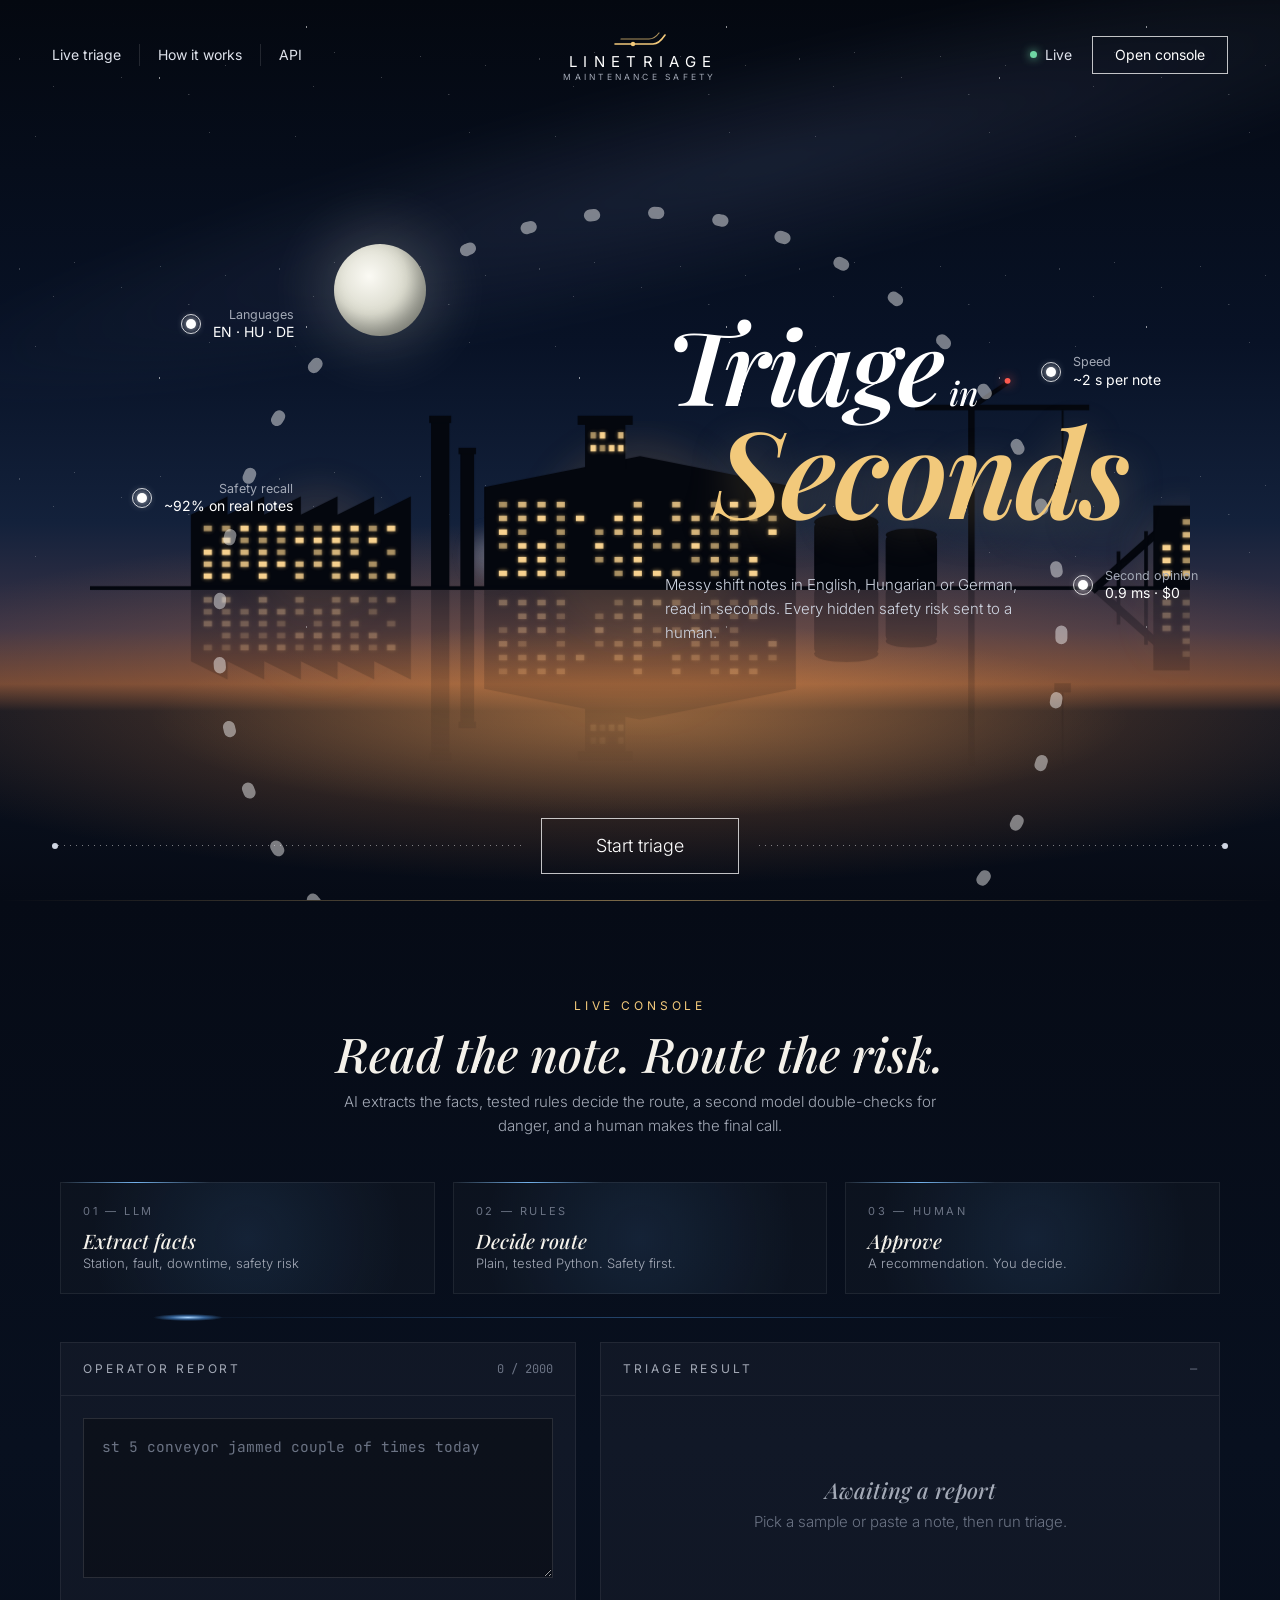
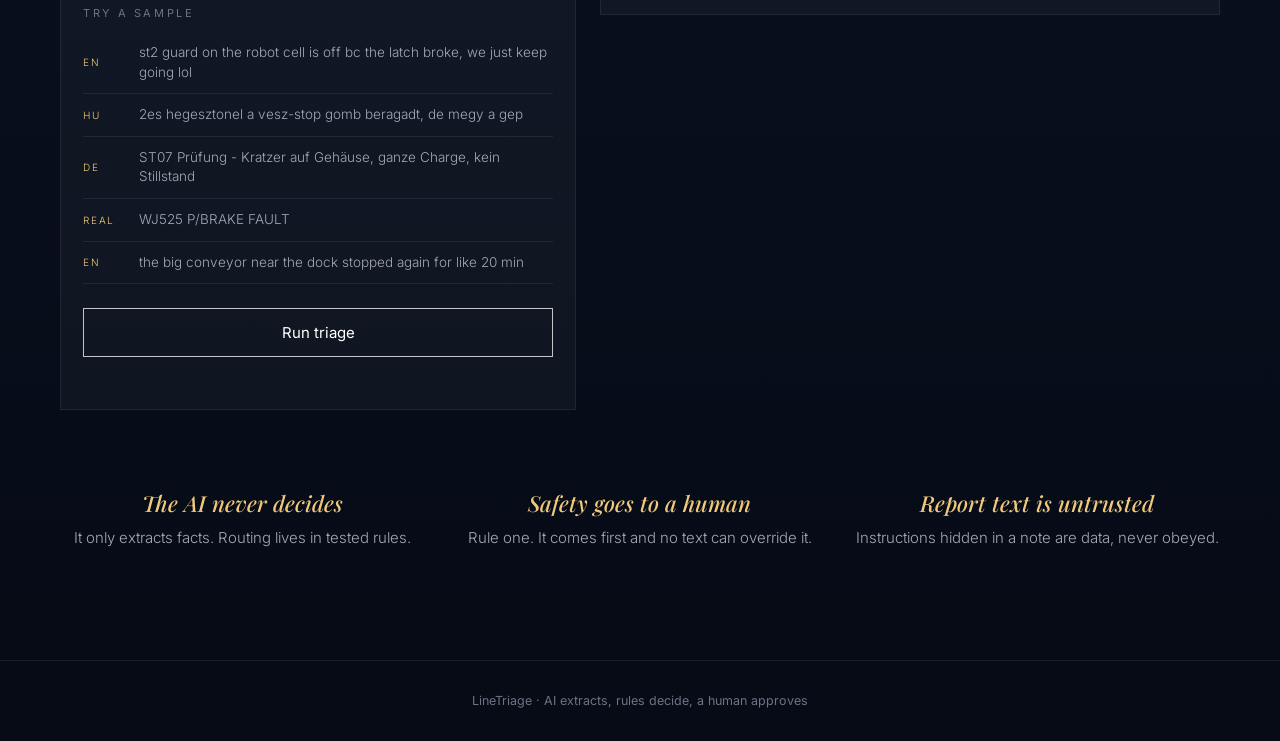
==== commit bd58d6d6: "Interactive pipeline boxes: blue sparks, mouse glow, flow pulse Co-Authored-By: Claude Opus 5.5 <nor" ====
--- a/src/linetriage/static/index.html
+++ b/src/linetriage/static/index.html
@@ -141,19 +141,54 @@
   .section-title h2 { margin: 12px 0 10px; font: italic 500 clamp(32px, 4vw, 48px)/1.1 var(--serif); }
   .section-title p { margin: 0 auto; max-width: 600px; color: var(--muted); font-weight: 300; }
 
-  .pipeline { display: grid; grid-template-columns: repeat(3, 1fr); gap: 0; margin: 0 0 32px; border: 1px solid var(--line-soft); }
-  .stage { padding: 18px 22px; border-left: 1px solid var(--line-soft); transition: background .4s; }
-  .stage:first-child { border-left: 0; }
-  .stage .num { font-size: 11px; letter-spacing: 0.24em; text-transform: uppercase; color: var(--dim); }
+  .pipeline { position: relative; display: grid; grid-template-columns: repeat(3, 1fr); gap: 18px; margin: 0 0 48px; }
+  .stage {
+    --mx: 50%; --my: 50%; --glow: 0;
+    position: relative; padding: 20px 22px; border: 1px solid var(--line-soft); cursor: default;
+    background:
+      radial-gradient(260px circle at var(--mx) var(--my), rgba(90, 169, 255, calc(0.10 + var(--glow) * 0.12)), transparent 60%),
+      rgba(255, 255, 255, 0.02);
+    transition: transform .35s cubic-bezier(.2,.8,.2,1), border-color .35s, box-shadow .35s;
+  }
+  .stage::before {
+    content: ""; position: absolute; left: 0; right: 0; top: -1px; height: 1px; pointer-events: none;
+    background: linear-gradient(90deg, transparent, rgba(124, 192, 255, 0.9), transparent);
+    background-size: 40% 100%; background-repeat: no-repeat; animation: sweep 4.5s ease-in-out infinite;
+  }
+  .stage:nth-child(2)::before { animation-delay: 1.5s; }
+  .stage:nth-child(3)::before { animation-delay: 3s; }
+  @keyframes sweep { 0% { background-position: -40% 0; } 60%, 100% { background-position: 140% 0; } }
+  .stage:hover, .stage.active {
+    --glow: 1; transform: translateY(-4px); border-color: rgba(90, 169, 255, 0.55);
+    box-shadow: 0 0 0 1px rgba(90, 169, 255, 0.18), 0 18px 50px -14px rgba(90, 169, 255, 0.55), inset 0 0 30px -12px rgba(90, 169, 255, 0.5);
+  }
+  .stage .num { font-size: 11px; letter-spacing: 0.24em; text-transform: uppercase; color: var(--dim); transition: color .3s; }
   .stage .name { margin-top: 8px; font: italic 500 20px/1.2 var(--serif); }
   .stage .desc { color: var(--muted); font-size: 13px; font-weight: 300; }
-  .stage.active { background: rgba(242, 201, 123, 0.08); }
-  .stage.active .num { color: var(--gold); }
+  .stage:hover .num, .stage.active .num { color: #8cc6ff; }
+  .stage.done { border-color: rgba(111, 214, 163, 0.35); }
   .stage.done .num { color: var(--green); }
   .stage.done .num::after { content: "  ✓"; }
+  .spark {
+    position: absolute; width: 4px; height: 4px; border-radius: 50%; pointer-events: none; z-index: 2;
+    background: #a8d4ff; box-shadow: 0 0 8px 2px rgba(90, 169, 255, 0.85), 0 0 18px 4px rgba(90, 169, 255, 0.35);
+    animation: spark var(--life, 2.2s) ease-out forwards;
+  }
+  @keyframes spark {
+    0% { opacity: 0; transform: translate(0, 0) scale(1); }
+    15% { opacity: 1; }
+    100% { opacity: 0; transform: translate(var(--dx), var(--dy)) scale(0.2); }
+  }
+  .flow { position: absolute; left: 8%; right: 8%; bottom: -24px; height: 1px; background: linear-gradient(90deg, transparent, rgba(90,169,255,0.35), transparent); pointer-events: none; }
+  .flow::after {
+    content: ""; position: absolute; top: -3px; left: 0; width: 70px; height: 7px; border-radius: 999px;
+    background: radial-gradient(closest-side, rgba(168, 212, 255, 1), rgba(90, 169, 255, 0.5) 50%, transparent);
+    filter: blur(0.5px); animation: travel 3.2s cubic-bezier(.45,.05,.55,.95) infinite;
+  }
+  @keyframes travel { 0% { left: -5%; opacity: 0; } 12% { opacity: 1; } 88% { opacity: 1; } 100% { left: 95%; opacity: 0; } }
 
   .grid { display: grid; grid-template-columns: minmax(0, 5fr) minmax(0, 6fr); gap: 24px; align-items: start; }
-  @media (max-width: 900px) { .grid, .pipeline { grid-template-columns: 1fr; } .stage { border-left: 0; border-top: 1px solid var(--line-soft); } .stage:first-child { border-top: 0; } }
+  @media (max-width: 900px) { .grid, .pipeline { grid-template-columns: 1fr; } .flow { display: none; } }
 
   .panel { background: var(--panel); border: 1px solid var(--line-soft); overflow: hidden; }
   .panel-head { display: flex; justify-content: space-between; align-items: center; padding: 16px 22px; border-bottom: 1px solid var(--line-soft); font-size: 12px; letter-spacing: 0.24em; text-transform: uppercase; color: var(--muted); }
@@ -222,7 +257,7 @@
   footer { text-align: center; padding: 30px; color: var(--dim); font-size: 12.5px; border-top: 1px solid var(--line-soft); }
 
   .sr-only { position: absolute; width: 1px; height: 1px; overflow: hidden; clip: rect(0 0 0 0); }
-  @media (prefers-reduced-motion: reduce) { * { animation: none !important; transition: none !important; } html { scroll-behavior: auto; } }
+  @media (prefers-reduced-motion: reduce) { * { animation: none !important; transition: none !important; } html { scroll-behavior: auto; } .spark { display: none; } }
 </style>
 </head>
 <body>
@@ -288,6 +323,7 @@
       <div class="stage" id="st1"><div class="num">01 — LLM</div><div class="name">Extract facts</div><div class="desc">Station, fault, downtime, safety risk</div></div>
       <div class="stage" id="st2"><div class="num">02 — Rules</div><div class="name">Decide route</div><div class="desc">Plain, tested Python. Safety first.</div></div>
       <div class="stage" id="st3"><div class="num">03 — Human</div><div class="name">Approve</div><div class="desc">A recommendation. You decide.</div></div>
+      <div class="flow" aria-hidden="true"></div>
     </div>
 
     <div class="grid">
@@ -363,6 +399,53 @@
   const text = $("text"), submit = $("submit");
   const stages = [$("st1"), $("st2"), $("st3")];
   let ticketNo = 1000 + Math.floor(Math.random() * 9000);
+
+
+  // Pipeline boxes: a light that follows the mouse, and blue sparks drifting out and fading.
+  const calm = matchMedia("(prefers-reduced-motion: reduce)").matches;
+  stages.forEach((stage) => {
+    stage.addEventListener("pointermove", (e) => {
+      const r = stage.getBoundingClientRect();
+      stage.style.setProperty("--mx", `${e.clientX - r.left}px`);
+      stage.style.setProperty("--my", `${e.clientY - r.top}px`);
+    });
+    stage.addEventListener("pointerleave", () => {
+      stage.style.setProperty("--mx", "50%");
+      stage.style.setProperty("--my", "50%");
+    });
+  });
+
+  function spark(stage) {
+    const r = stage.getBoundingClientRect();
+    const el = document.createElement("span");
+    el.className = "spark";
+    // Start somewhere on the box's edge and drift outwards.
+    const edge = Math.floor(Math.random() * 4);
+    let x = Math.random() * r.width, y = Math.random() * r.height, dx = (Math.random() - 0.5) * 30, dy = (Math.random() - 0.5) * 30;
+    if (edge === 0) { y = 0; dy = -(20 + Math.random() * 40); }
+    if (edge === 1) { x = r.width; dx = 20 + Math.random() * 40; }
+    if (edge === 2) { y = r.height; dy = 20 + Math.random() * 30; }
+    if (edge === 3) { x = 0; dx = -(20 + Math.random() * 40); }
+    el.style.left = `${x - 2}px`;
+    el.style.top = `${y - 2}px`;
+    el.style.setProperty("--dx", `${dx}px`);
+    el.style.setProperty("--dy", `${dy}px`);
+    el.style.setProperty("--life", `${1.4 + Math.random() * 1.6}s`);
+    el.addEventListener("animationend", () => el.remove());
+    stage.append(el);
+  }
+
+  if (!calm) {
+    setInterval(() => {
+      if (document.hidden) return;
+      stages.forEach((stage) => {
+        const busy = stage.matches(":hover") || stage.classList.contains("active");
+        const chance = busy ? 0.95 : 0.22;
+        if (Math.random() < chance) spark(stage);
+        if (busy && Math.random() < 0.6) spark(stage);
+      });
+    }, 160);
+  }
 
   const updateCount = () => { $("count").textContent = `${text.value.length} / 2000`; };
   text.addEventListener("input", updateCount);
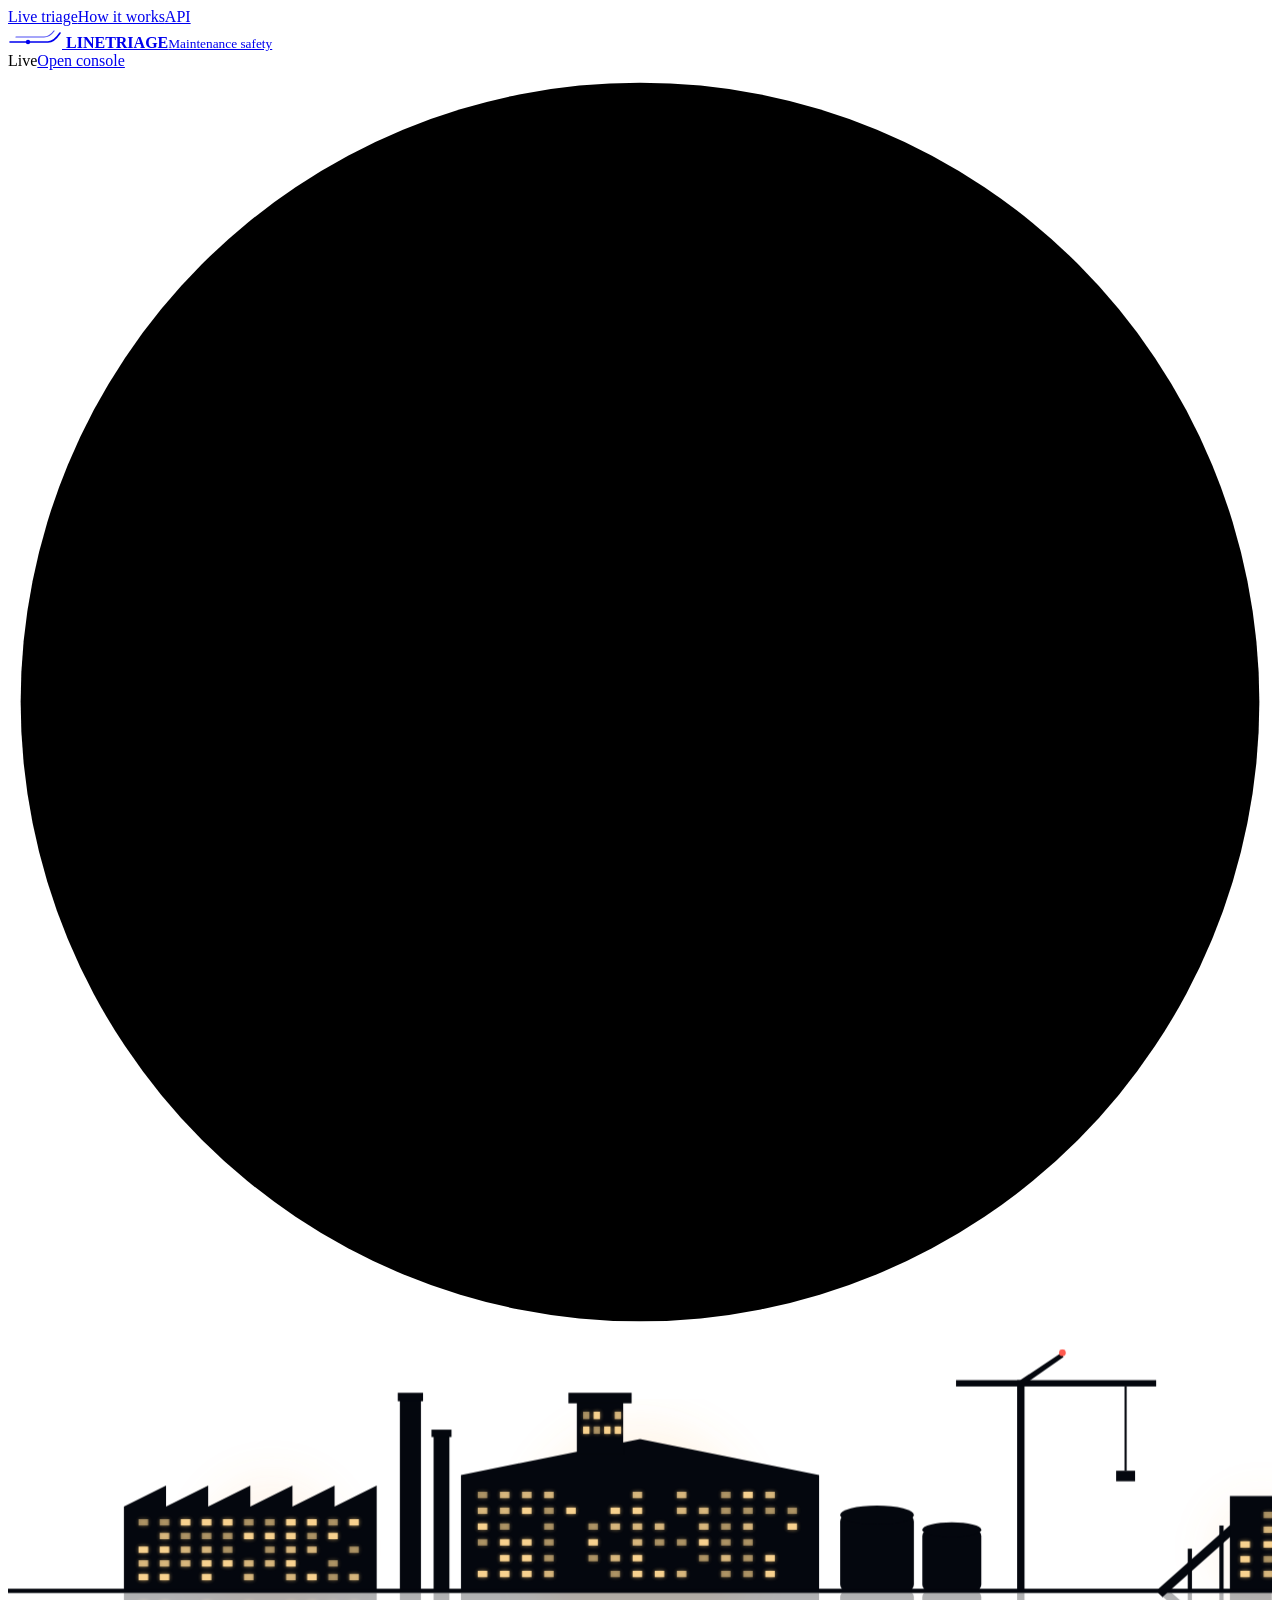
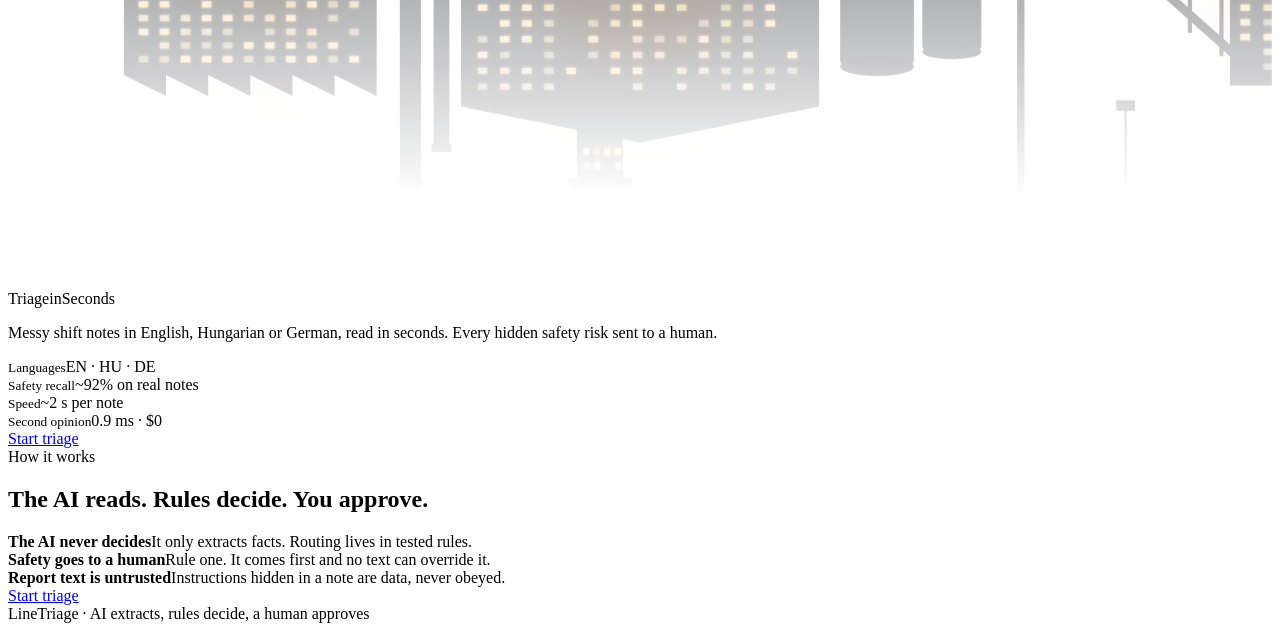
==== commit f8af717a: "Two pages: overview and console; access codes, free cached samples Co-Authored-By: Claude Opus 5.5 <" ====
--- a/src/linetriage/static/index.html
+++ b/src/linetriage/static/index.html
@@ -7,270 +7,19 @@
 <link rel="preconnect" href="https://fonts.googleapis.com">
 <link rel="preconnect" href="https://fonts.gstatic.com" crossorigin>
 <link href="https://fonts.googleapis.com/css2?family=Inter:wght@300;400;500;600&family=Playfair+Display:ital,wght@1,500;1,600&family=JetBrains+Mono:wght@400;500&display=swap" rel="stylesheet">
-<style>
-  :root {
-    --night: #060b16;
-    --night-2: #0a1426;
-    --panel: rgba(255, 255, 255, 0.035);
-    --panel-solid: #0b1426;
-    --line: rgba(255, 255, 255, 0.12);
-    --line-soft: rgba(255, 255, 255, 0.07);
-    --text: #f4f1ea;
-    --muted: #a3a9b6;
-    --dim: #6b7384;
-    --gold: #f2c97b;
-    --gold-deep: #e0a955;
-    --red: #ff7a6e;
-    --amber: #f6b552;
-    --violet: #b9a2ff;
-    --green: #6fd6a3;
-    --sans: "Inter", -apple-system, BlinkMacSystemFont, "Segoe UI", sans-serif;
-    --serif: "Playfair Display", Georgia, "Times New Roman", serif;
-    --mono: "JetBrains Mono", ui-monospace, SFMono-Regular, Menlo, monospace;
-  }
-  * { box-sizing: border-box; }
-  html { background: var(--night); scroll-behavior: smooth; }
-  body { margin: 0; color: var(--text); font: 400 15px/1.6 var(--sans); -webkit-font-smoothing: antialiased; background: var(--night); }
-  a { color: inherit; text-decoration: none; }
-
-  /* ---------- Hero ---------- */
-  .hero {
-    position: relative; min-height: 100vh; overflow: hidden; isolation: isolate;
-    background:
-      radial-gradient(1200px 260px at 50% 78%, rgba(255, 150, 70, 0.38), transparent 70%),
-      radial-gradient(700px 140px at 50% 80%, rgba(255, 190, 110, 0.30), transparent 70%),
-      linear-gradient(180deg, #040810 0%, #081226 38%, #13213b 58%, #3a3346 70%, #6b4434 76%, #0b1220 79%, #060b16 100%);
-  }
-  .stars, .stars::after {
-    position: absolute; inset: 0 0 30% 0; z-index: -2; content: "";
-    background-image:
-      radial-gradient(1px 1px at 12% 18%, #fff 50%, transparent 51%),
-      radial-gradient(1px 1px at 27% 8%, #fff 50%, transparent 51%),
-      radial-gradient(1.4px 1.4px at 38% 26%, #fff 50%, transparent 51%),
-      radial-gradient(1px 1px at 52% 12%, #fff 50%, transparent 51%),
-      radial-gradient(1px 1px at 64% 30%, #fff 50%, transparent 51%),
-      radial-gradient(1.4px 1.4px at 73% 9%, #fff 50%, transparent 51%),
-      radial-gradient(1px 1px at 86% 22%, #fff 50%, transparent 51%),
-      radial-gradient(1px 1px at 94% 6%, #fff 50%, transparent 51%),
-      radial-gradient(1px 1px at 6% 40%, #fff 50%, transparent 51%),
-      radial-gradient(1px 1px at 46% 44%, #fff 50%, transparent 51%),
-      radial-gradient(1px 1px at 79% 46%, #fff 50%, transparent 51%),
-      radial-gradient(1px 1px at 20% 52%, #fff 50%, transparent 51%);
-    background-size: 420px 300px; opacity: 0.55;
-  }
-  .stars::after { background-size: 260px 210px; background-position: 90px 40px; opacity: 0.4; animation: twinkle 6s ease-in-out infinite alternate; inset: 0; }
-  @keyframes twinkle { to { opacity: 0.15; } }
-  .milky {
-    position: absolute; z-index: -2; width: 140%; height: 220px; left: -10%; top: 6%;
-    transform: rotate(-14deg);
-    background: radial-gradient(closest-side, rgba(170, 190, 255, 0.10), transparent);
-    filter: blur(10px);
-  }
-
-  nav.top {
-    position: relative; z-index: 3; max-width: 1240px; margin: 0 auto; padding: 28px 32px;
-    display: grid; grid-template-columns: 1fr auto 1fr; align-items: center; gap: 16px;
-  }
-  .links { display: flex; align-items: center; font-size: 14px; color: #dfe3ec; }
-  .links a { padding: 0 18px; border-left: 1px solid var(--line); }
-  .links a:first-child { padding-left: 0; border-left: 0; }
-  .links a:hover { color: var(--gold); }
-  .logo { display: flex; flex-direction: column; align-items: center; gap: 4px; color: #fff; }
-  .logo svg { color: var(--gold); }
-  .logo b { font: 400 15px/1 var(--sans); letter-spacing: 0.42em; margin-right: -0.42em; }
-  .logo small { font: 400 8.5px/1 var(--sans); letter-spacing: 0.38em; color: var(--muted); text-transform: uppercase; }
-  .nav-right { display: flex; justify-content: flex-end; align-items: center; gap: 20px; font-size: 14px; }
-  .nav-right .live { display: flex; align-items: center; gap: 8px; color: #dfe3ec; }
-  .dot-live { width: 7px; height: 7px; border-radius: 50%; background: var(--green); box-shadow: 0 0 10px var(--green); }
-  .ghost {
-    display: inline-flex; align-items: center; gap: 10px; padding: 11px 22px; border: 1px solid rgba(255,255,255,0.75);
-    color: #fff; font: 400 14px/1 var(--sans); background: transparent; cursor: pointer; transition: background .25s, color .25s, border-color .25s;
-  }
-  .ghost:hover { background: #fff; color: #0a1020; }
-
-  .stage-wrap { position: relative; z-index: 1; max-width: 1240px; margin: 0 auto; height: calc(100vh - 110px); min-height: 620px; }
-  .plant { position: absolute; left: 50%; bottom: 7%; transform: translateX(-50%); width: min(1100px, 100%); height: auto; z-index: 0; }
-  .beacon { animation: beacon 1.8s steps(1) infinite; filter: drop-shadow(0 0 6px #ff5a4f); }
-  @keyframes beacon { 50% { opacity: 0.1; } }
-  .smoke { position: absolute; bottom: 41%; width: 40px; height: 40px; border-radius: 50%; background: rgba(200, 205, 220, 0.18); filter: blur(10px); animation: rise 9s linear infinite; z-index: 0; }
-  @keyframes rise { 0% { transform: translate(0, 0) scale(0.6); opacity: 0; } 15% { opacity: 1; } 100% { transform: translate(60px, -260px) scale(3); opacity: 0; } }
-
-  .orbit { position: absolute; left: 50%; top: 12%; width: min(860px, 86%); aspect-ratio: 1 / 1; transform: translateX(-50%); z-index: 1; pointer-events: none; }
-  .orbit circle.ring { fill: none; stroke: rgba(255,255,255,0.45); stroke-width: 1.4; stroke-dasharray: 0.5 7; stroke-linecap: round; }
-  .moon {
-    position: absolute; z-index: 1; width: 92px; height: 92px; border-radius: 50%;
-    left: calc(50% - min(430px, 43%) + 10%); top: 17%;
-    background: radial-gradient(circle at 38% 35%, #fbfaf4 0%, #dcdccf 45%, #a7a99e 80%, #8b8c84 100%);
-    box-shadow: 0 0 60px 12px rgba(255, 255, 240, 0.18), inset -8px -10px 18px rgba(0,0,0,0.25);
-  }
-  .callout { position: absolute; z-index: 2; display: flex; align-items: center; gap: 12px; color: #fff; font-size: 14px; line-height: 1.3; }
-  .callout .pin { width: 20px; height: 20px; border-radius: 50%; border: 1px solid rgba(255,255,255,0.8); display: grid; place-items: center; flex: none; }
-  .callout .pin::after { content: ""; width: 10px; height: 10px; border-radius: 50%; background: #fff; box-shadow: 0 0 10px #fff; }
-  .callout small { display: block; color: var(--muted); font-size: 12.5px; }
-  .callout.left { flex-direction: row-reverse; text-align: right; }
-  .c1 { left: 9%; top: 47%; }
-  .c2 { right: 8%; top: 31%; }
-  .c3 { right: 5%; top: 58%; }
-  .c4 { left: 13%; top: 25%; }
-
-  .headline { position: absolute; z-index: 2; left: 52%; top: 26%; line-height: 0.9; }
-  .headline .w1 { font: italic 600 clamp(56px, 8vw, 118px)/0.95 var(--serif); color: #fff; letter-spacing: -0.02em; }
-  .headline .w2 { font: italic 500 clamp(22px, 2.6vw, 38px)/1 var(--serif); color: #fff; margin-left: 6px; vertical-align: baseline; }
-  .headline .w3 { display: block; margin-left: 12%; font: italic 600 clamp(64px, 9.4vw, 138px)/0.95 var(--serif); color: var(--gold); letter-spacing: -0.02em; text-shadow: 0 10px 40px rgba(242, 201, 123, 0.25); }
-  .tag-line { position: absolute; z-index: 2; left: 52%; top: calc(26% + clamp(150px, 19vw, 270px)); max-width: 380px; color: #cfd5e1; font-size: 15px; font-weight: 300; }
-
-  .cta-row { position: absolute; z-index: 2; left: 32px; right: 32px; bottom: 26px; display: flex; align-items: center; gap: 20px; }
-  .cta-row .rule { flex: 1; height: 1px; background-image: linear-gradient(90deg, rgba(255,255,255,0.45) 1px, transparent 1px); background-size: 6px 1px; position: relative; }
-  .cta-row .rule::before { content: ""; position: absolute; top: -2.5px; width: 6px; height: 6px; border-radius: 50%; background: #cfd5e1; }
-  .cta-row .rule.l::before { left: 0; } .cta-row .rule.r::before { right: 0; }
-  .cta-row .ghost { padding: 18px 54px; font-size: 18px; font-weight: 300; }
-
-  @media (max-width: 900px) {
-    nav.top { grid-template-columns: 1fr auto; } .links { display: none; } .logo { align-items: flex-start; }
-    .callout, .moon, .orbit { display: none; }
-    .headline { left: 24px; top: 14%; } .tag-line { left: 24px; top: calc(14% + 200px); }
-    .plant { bottom: 14%; width: 160%; }
-  }
-
-  /* ---------- Console ---------- */
-  .console { position: relative; background: linear-gradient(180deg, #060b16, #08101f 40%, #060b16); padding: 96px 24px 110px; }
-  .console::before { content: ""; position: absolute; top: 0; left: 0; right: 0; height: 1px; background: linear-gradient(90deg, transparent, rgba(242,201,123,0.5), transparent); }
-  .wrap { max-width: 1160px; margin: 0 auto; }
-  .section-title { text-align: center; margin-bottom: 44px; }
-  .section-title .eyebrow { font-size: 12px; letter-spacing: 0.32em; text-transform: uppercase; color: var(--gold); }
-  .section-title h2 { margin: 12px 0 10px; font: italic 500 clamp(32px, 4vw, 48px)/1.1 var(--serif); }
-  .section-title p { margin: 0 auto; max-width: 600px; color: var(--muted); font-weight: 300; }
-
-  .pipeline { position: relative; display: grid; grid-template-columns: repeat(3, 1fr); gap: 18px; margin: 0 0 48px; }
-  .stage {
-    --mx: 50%; --my: 50%; --glow: 0;
-    position: relative; padding: 20px 22px; border: 1px solid var(--line-soft); cursor: default;
-    background:
-      radial-gradient(260px circle at var(--mx) var(--my), rgba(90, 169, 255, calc(0.10 + var(--glow) * 0.12)), transparent 60%),
-      rgba(255, 255, 255, 0.02);
-    transition: transform .35s cubic-bezier(.2,.8,.2,1), border-color .35s, box-shadow .35s;
-  }
-  .stage::before {
-    content: ""; position: absolute; left: 0; right: 0; top: -1px; height: 1px; pointer-events: none;
-    background: linear-gradient(90deg, transparent, rgba(124, 192, 255, 0.9), transparent);
-    background-size: 40% 100%; background-repeat: no-repeat; animation: sweep 4.5s ease-in-out infinite;
-  }
-  .stage:nth-child(2)::before { animation-delay: 1.5s; }
-  .stage:nth-child(3)::before { animation-delay: 3s; }
-  @keyframes sweep { 0% { background-position: -40% 0; } 60%, 100% { background-position: 140% 0; } }
-  .stage:hover, .stage.active {
-    --glow: 1; transform: translateY(-4px); border-color: rgba(90, 169, 255, 0.55);
-    box-shadow: 0 0 0 1px rgba(90, 169, 255, 0.18), 0 18px 50px -14px rgba(90, 169, 255, 0.55), inset 0 0 30px -12px rgba(90, 169, 255, 0.5);
-  }
-  .stage .num { font-size: 11px; letter-spacing: 0.24em; text-transform: uppercase; color: var(--dim); transition: color .3s; }
-  .stage .name { margin-top: 8px; font: italic 500 20px/1.2 var(--serif); }
-  .stage .desc { color: var(--muted); font-size: 13px; font-weight: 300; }
-  .stage:hover .num, .stage.active .num { color: #8cc6ff; }
-  .stage.done { border-color: rgba(111, 214, 163, 0.35); }
-  .stage.done .num { color: var(--green); }
-  .stage.done .num::after { content: "  ✓"; }
-  .spark {
-    position: absolute; width: 4px; height: 4px; border-radius: 50%; pointer-events: none; z-index: 2;
-    background: #a8d4ff; box-shadow: 0 0 8px 2px rgba(90, 169, 255, 0.85), 0 0 18px 4px rgba(90, 169, 255, 0.35);
-    animation: spark var(--life, 2.2s) ease-out forwards;
-  }
-  @keyframes spark {
-    0% { opacity: 0; transform: translate(0, 0) scale(1); }
-    15% { opacity: 1; }
-    100% { opacity: 0; transform: translate(var(--dx), var(--dy)) scale(0.2); }
-  }
-  .flow { position: absolute; left: 8%; right: 8%; bottom: -24px; height: 1px; background: linear-gradient(90deg, transparent, rgba(90,169,255,0.35), transparent); pointer-events: none; }
-  .flow::after {
-    content: ""; position: absolute; top: -3px; left: 0; width: 70px; height: 7px; border-radius: 999px;
-    background: radial-gradient(closest-side, rgba(168, 212, 255, 1), rgba(90, 169, 255, 0.5) 50%, transparent);
-    filter: blur(0.5px); animation: travel 3.2s cubic-bezier(.45,.05,.55,.95) infinite;
-  }
-  @keyframes travel { 0% { left: -5%; opacity: 0; } 12% { opacity: 1; } 88% { opacity: 1; } 100% { left: 95%; opacity: 0; } }
-
-  .grid { display: grid; grid-template-columns: minmax(0, 5fr) minmax(0, 6fr); gap: 24px; align-items: start; }
-  @media (max-width: 900px) { .grid, .pipeline { grid-template-columns: 1fr; } .flow { display: none; } }
-
-  .panel { background: var(--panel); border: 1px solid var(--line-soft); overflow: hidden; }
-  .panel-head { display: flex; justify-content: space-between; align-items: center; padding: 16px 22px; border-bottom: 1px solid var(--line-soft); font-size: 12px; letter-spacing: 0.24em; text-transform: uppercase; color: var(--muted); }
-  .panel-head span:last-child { font: 400 12px/1 var(--mono); letter-spacing: 0; text-transform: none; color: var(--dim); }
-  .panel-body { padding: 22px; }
-
-  textarea {
-    width: 100%; min-height: 160px; resize: vertical; padding: 16px 18px; border: 1px solid var(--line); background: rgba(0,0,0,0.3);
-    color: var(--text); font: 400 14.5px/1.6 var(--mono); caret-color: var(--gold); transition: border-color .2s;
-  }
-  textarea:focus { outline: none; border-color: var(--gold); }
-  textarea::placeholder { color: var(--dim); }
-  .samples { margin-top: 20px; }
-  .samples-label { font-size: 11px; letter-spacing: 0.24em; text-transform: uppercase; color: var(--dim); margin-bottom: 10px; }
-  .chip { display: flex; width: 100%; align-items: center; gap: 14px; text-align: left; cursor: pointer; padding: 11px 0; border: 0; border-bottom: 1px solid var(--line-soft); background: transparent; color: var(--muted); font: 300 13.5px/1.45 var(--sans); transition: color .2s, padding .2s; }
-  .chip:hover { color: #fff; padding-left: 6px; }
-  .chip .tag { flex: none; min-width: 42px; font-size: 10px; letter-spacing: 0.18em; color: var(--gold); }
-  .run { margin-top: 24px; width: 100%; justify-content: center; padding: 16px; font-size: 15px; }
-  .run:disabled { opacity: 0.6; cursor: default; }
-  .run:disabled:hover { background: transparent; color: #fff; }
-  .error { color: var(--red); font-size: 13px; margin-top: 12px; min-height: 18px; }
-
-  .empty { padding: 80px 24px; text-align: center; color: var(--dim); font-weight: 300; }
-  .empty b { display: block; font: italic 500 22px/1.3 var(--serif); color: var(--muted); margin-bottom: 6px; }
-
-  .route { --c: var(--muted); position: relative; padding: 28px 26px 24px; border-bottom: 1px solid var(--line-soft); background: radial-gradient(520px 150px at 0 0, color-mix(in srgb, var(--c) 16%, transparent), transparent 70%); }
-  .route.safety_alert { --c: var(--red); }
-  .route.human_review { --c: var(--amber); }
-  .route.escalate_quality { --c: var(--violet); }
-  .route.auto_ticket { --c: var(--green); }
-  .route .kicker { font-size: 11px; letter-spacing: 0.24em; text-transform: uppercase; color: var(--muted); }
-  .route .name { display: flex; align-items: center; gap: 14px; margin: 12px 0 10px; font: italic 600 40px/1 var(--serif); color: var(--c); }
-  .route .dot { width: 10px; height: 10px; border-radius: 50%; background: var(--c); box-shadow: 0 0 14px var(--c); flex: none; }
-  .route.safety_alert .dot { animation: beacon 1.6s steps(1) infinite; }
-  .route .reason { font-weight: 300; }
-  .summary { padding: 16px 26px; color: var(--muted); border-bottom: 1px solid var(--line-soft); font-weight: 300; }
-  .summary b { color: var(--text); font-weight: 500; }
-  .facts { display: grid; grid-template-columns: repeat(auto-fill, minmax(150px, 1fr)); gap: 1px; background: var(--line-soft); margin: 0; }
-  .facts div { background: var(--panel-solid); padding: 15px 20px; }
-  .facts dt { font-size: 10.5px; letter-spacing: 0.2em; text-transform: uppercase; color: var(--dim); }
-  .facts dd { margin: 8px 0 0; font-weight: 500; overflow-wrap: anywhere; }
-  .facts dd.warn { color: var(--red); }
-  .facts dd.none { color: var(--dim); font-weight: 300; }
-
-  .second { padding: 22px 26px; border-top: 1px solid var(--line-soft); }
-  .second-head { display: flex; justify-content: space-between; align-items: baseline; gap: 10px; flex-wrap: wrap; }
-  .second-head .t { font: italic 500 18px/1 var(--serif); }
-  .second-head .m { font: 400 11.5px/1 var(--mono); color: var(--dim); }
-  .meter { position: relative; height: 1px; margin: 28px 0 18px; background-image: linear-gradient(90deg, rgba(255,255,255,0.35) 1px, transparent 1px); background-size: 6px 1px; }
-  .meter .fill { position: absolute; left: 0; top: -1px; height: 3px; width: 0; background: linear-gradient(90deg, var(--green), var(--gold) 55%, var(--red)); box-shadow: 0 0 12px rgba(242,201,123,0.6); transition: width 1.1s cubic-bezier(.2,.8,.2,1); }
-  .meter .tick { position: absolute; top: -8px; width: 16px; height: 16px; margin-left: -8px; border-radius: 50%; border: 1px solid rgba(255,255,255,0.8); }
-  .meter .tick::before { content: ""; position: absolute; inset: 4px; border-radius: 50%; background: #fff; }
-  .meter .tick::after { content: "threshold"; position: absolute; top: -20px; left: 50%; transform: translateX(-50%); font-size: 10.5px; color: var(--dim); }
-  .verdict { display: flex; align-items: center; gap: 12px; flex-wrap: wrap; color: var(--muted); font-size: 14px; }
-  .pill { font-size: 11px; letter-spacing: 0.16em; text-transform: uppercase; padding: 6px 12px; border: 1px solid currentColor; }
-  .pill.danger { color: var(--red); } .pill.ok { color: var(--green); } .pill.agree { color: var(--muted); } .pill.check { color: var(--amber); }
-
-  .review { display: flex; gap: 12px; flex-wrap: wrap; align-items: center; padding: 20px 26px; border-top: 1px solid var(--line-soft); }
-  .review .ghost { padding: 11px 26px; }
-  .review .note { color: var(--dim); font-size: 13px; font-weight: 300; margin-left: auto; }
-
-  .principles { display: grid; grid-template-columns: repeat(3, 1fr); gap: 32px; margin-top: 80px; text-align: center; }
-  @media (max-width: 900px) { .principles { grid-template-columns: 1fr; } }
-  .principles b { display: block; font: italic 500 22px/1.25 var(--serif); color: var(--gold); margin-bottom: 8px; }
-  .principles div { color: var(--muted); font-weight: 300; }
-  footer { text-align: center; padding: 30px; color: var(--dim); font-size: 12.5px; border-top: 1px solid var(--line-soft); }
-
-  .sr-only { position: absolute; width: 1px; height: 1px; overflow: hidden; clip: rect(0 0 0 0); }
-  @media (prefers-reduced-motion: reduce) { * { animation: none !important; transition: none !important; } html { scroll-behavior: auto; } .spark { display: none; } }
-</style>
+<link rel="stylesheet" href="/static/style.css">
 </head>
 <body>
 <section class="hero">
   <div class="stars"></div>
   <div class="milky"></div>
   <nav class="top">
-    <div class="links"><a href="#console">Live triage</a><a href="#principles">How it works</a><a href="/docs">API</a></div>
+    <div class="links"><a href="/console">Live triage</a><a href="#principles">How it works</a><a href="/docs">API</a></div>
     <a class="logo" href="#">
       <svg width="54" height="22" viewBox="0 0 54 22" fill="none" aria-hidden="true"><path d="M2 16 H40 C44 16 48 13 52 7" stroke="currentColor" stroke-width="1.6" stroke-linecap="round"/><path d="M8 11 H36 C40 11 43 9 46 5" stroke="currentColor" stroke-width="1.2" stroke-linecap="round" opacity="0.7"/><circle cx="20" cy="16" r="2.2" fill="currentColor"/></svg>
       <b>LINETRIAGE</b><small>Maintenance safety</small>
     </a>
-    <div class="nav-right"><span class="live"><span class="dot-live"></span>Live</span><a class="ghost" href="#console">Open console</a></div>
+    <div class="nav-right"><span class="live"><span class="dot-live"></span>Live</span><a class="ghost" href="/console">Open console</a></div>
   </nav>
 
   <div class="stage-wrap">
@@ -307,263 +56,24 @@
     <div class="callout c2"><span class="pin"></span><div><small>Speed</small>~2 s per note</div></div>
     <div class="callout c3"><span class="pin"></span><div><small>Second opinion</small>0.9 ms · $0</div></div>
 
-    <div class="cta-row"><span class="rule l"></span><a class="ghost" href="#console">Start triage</a><span class="rule r"></span></div>
+    <div class="cta-row"><span class="rule l"></span><a class="ghost" href="/console">Start triage</a><span class="rule r"></span></div>
   </div>
 </section>
 
-<section class="console" id="console">
+<section class="console about">
   <div class="wrap">
     <div class="section-title">
-      <div class="eyebrow">Live console</div>
-      <h2>Read the note. Route the risk.</h2>
-      <p>AI extracts the facts, tested rules decide the route, a second model double-checks for danger, and a human makes the final call.</p>
+      <div class="eyebrow">How it works</div>
+      <h2>The AI reads. Rules decide. You approve.</h2>
     </div>
-
-    <div class="pipeline" aria-label="Processing pipeline">
-      <div class="stage" id="st1"><div class="num">01 — LLM</div><div class="name">Extract facts</div><div class="desc">Station, fault, downtime, safety risk</div></div>
-      <div class="stage" id="st2"><div class="num">02 — Rules</div><div class="name">Decide route</div><div class="desc">Plain, tested Python. Safety first.</div></div>
-      <div class="stage" id="st3"><div class="num">03 — Human</div><div class="name">Approve</div><div class="desc">A recommendation. You decide.</div></div>
-      <div class="flow" aria-hidden="true"></div>
-    </div>
-
-    <div class="grid">
-      <form class="panel" id="form">
-        <div class="panel-head"><span>Operator report</span><span id="count">0 / 2000</span></div>
-        <div class="panel-body">
-          <label for="text" class="sr-only">Operator report</label>
-          <textarea id="text" maxlength="2000" placeholder="st 5 conveyor jammed couple of times today" required></textarea>
-          <div class="samples">
-            <div class="samples-label">Try a sample</div>
-            <button type="button" class="chip"><span class="tag">EN</span><span>st2 guard on the robot cell is off bc the latch broke, we just keep going lol</span></button>
-            <button type="button" class="chip"><span class="tag">HU</span><span>2es hegesztonel a vesz-stop gomb beragadt, de megy a gep</span></button>
-            <button type="button" class="chip"><span class="tag">DE</span><span>ST07 Prüfung - Kratzer auf Gehäuse, ganze Charge, kein Stillstand</span></button>
-            <button type="button" class="chip"><span class="tag">REAL</span><span>WJ525 P/BRAKE FAULT</span></button>
-            <button type="button" class="chip"><span class="tag">EN</span><span>the big conveyor near the dock stopped again for like 20 min</span></button>
-          </div>
-          <button class="ghost run" id="submit" type="submit"><span id="submit-label">Run triage</span></button>
-          <div class="error" id="error" role="alert"></div>
-        </div>
-      </form>
-
-      <section class="panel" aria-live="polite">
-        <div class="panel-head"><span>Triage result</span><span id="ticket">—</span></div>
-        <div id="empty" class="empty"><b>Awaiting a report</b>Pick a sample or paste a note, then run triage.</div>
-        <div id="result" hidden>
-          <div class="route" id="route">
-            <div class="kicker">Recommended route</div>
-            <div class="name"><span class="dot"></span><span id="route-name"></span></div>
-            <div class="reason" id="route-reason"></div>
-          </div>
-          <div class="summary"><b>Summary</b> · <span id="summary"></span></div>
-          <dl class="facts" id="facts"></dl>
-          <div class="second" id="second">
-            <div class="second-head"><span class="t">Second opinion</span><span class="m" id="second-meta"></span></div>
-            <div class="meter"><div class="fill" id="fill"></div><div class="tick" id="tick"></div></div>
-            <div class="verdict" id="verdict"></div>
-          </div>
-          <div class="review">
-            <button type="button" class="ghost" data-decision="Approved">Approve</button>
-            <button type="button" class="ghost" data-decision="Overridden">Override</button>
-            <span class="note" id="review-note">Awaiting your decision</span>
-          </div>
-        </div>
-      </section>
-    </div>
-
     <div class="principles" id="principles">
       <div><b>The AI never decides</b>It only extracts facts. Routing lives in tested rules.</div>
       <div><b>Safety goes to a human</b>Rule one. It comes first and no text can override it.</div>
       <div><b>Report text is untrusted</b>Instructions hidden in a note are data, never obeyed.</div>
     </div>
+    <div class="cta-center"><a class="ghost big" href="/console">Start triage</a></div>
   </div>
 </section>
 <footer>LineTriage · AI extracts, rules decide, a human approves</footer>
-<script>
-  const ROUTES = {
-    safety_alert: "Safety alert",
-    human_review: "Human review",
-    escalate_quality: "Escalate to quality",
-    auto_ticket: "Auto ticket",
-  };
-  const FIELDS = [
-    ["station_id", "Station"],
-    ["fault_type", "Fault type"],
-    ["downtime_minutes", "Downtime"],
-    ["recurring", "Recurring"],
-    ["safety_involved", "Safety risk"],
-    ["affected_part", "Affected part"],
-    ["language", "Language"],
-  ];
-  const LANGUAGES = { en: "English", hu: "Hungarian", de: "German", mixed: "Mixed" };
-  const $ = (id) => document.getElementById(id);
-  const text = $("text"), submit = $("submit");
-  const stages = [$("st1"), $("st2"), $("st3")];
-  let ticketNo = 1000 + Math.floor(Math.random() * 9000);
-
-
-  // Pipeline boxes: a light that follows the mouse, and blue sparks drifting out and fading.
-  const calm = matchMedia("(prefers-reduced-motion: reduce)").matches;
-  stages.forEach((stage) => {
-    stage.addEventListener("pointermove", (e) => {
-      const r = stage.getBoundingClientRect();
-      stage.style.setProperty("--mx", `${e.clientX - r.left}px`);
-      stage.style.setProperty("--my", `${e.clientY - r.top}px`);
-    });
-    stage.addEventListener("pointerleave", () => {
-      stage.style.setProperty("--mx", "50%");
-      stage.style.setProperty("--my", "50%");
-    });
-  });
-
-  function spark(stage) {
-    const r = stage.getBoundingClientRect();
-    const el = document.createElement("span");
-    el.className = "spark";
-    // Start somewhere on the box's edge and drift outwards.
-    const edge = Math.floor(Math.random() * 4);
-    let x = Math.random() * r.width, y = Math.random() * r.height, dx = (Math.random() - 0.5) * 30, dy = (Math.random() - 0.5) * 30;
-    if (edge === 0) { y = 0; dy = -(20 + Math.random() * 40); }
-    if (edge === 1) { x = r.width; dx = 20 + Math.random() * 40; }
-    if (edge === 2) { y = r.height; dy = 20 + Math.random() * 30; }
-    if (edge === 3) { x = 0; dx = -(20 + Math.random() * 40); }
-    el.style.left = `${x - 2}px`;
-    el.style.top = `${y - 2}px`;
-    el.style.setProperty("--dx", `${dx}px`);
-    el.style.setProperty("--dy", `${dy}px`);
-    el.style.setProperty("--life", `${1.4 + Math.random() * 1.6}s`);
-    el.addEventListener("animationend", () => el.remove());
-    stage.append(el);
-  }
-
-  if (!calm) {
-    setInterval(() => {
-      if (document.hidden) return;
-      stages.forEach((stage) => {
-        const busy = stage.matches(":hover") || stage.classList.contains("active");
-        const chance = busy ? 0.95 : 0.22;
-        if (Math.random() < chance) spark(stage);
-        if (busy && Math.random() < 0.6) spark(stage);
-      });
-    }, 160);
-  }
-
-  const updateCount = () => { $("count").textContent = `${text.value.length} / 2000`; };
-  text.addEventListener("input", updateCount);
-  document.querySelectorAll(".chip").forEach((chip) =>
-    chip.addEventListener("click", () => { text.value = chip.lastElementChild.textContent; updateCount(); text.focus(); })
-  );
-
-  function setStage(i) {
-    stages.forEach((s, j) => {
-      s.classList.toggle("active", j === i);
-      s.classList.toggle("done", j < i);
-    });
-  }
-
-  function show(key, value) {
-    if (value === null || value === undefined) return null;
-    if (typeof value === "boolean") return value ? "Yes" : "No";
-    if (key === "downtime_minutes") return value === 0 ? "0 min (running)" : `${value} min`;
-    if (key === "language") return LANGUAGES[value] || value;
-    return String(value);
-  }
-
-  function render(data) {
-    const route = $("route");
-    route.className = "route " + data.route;
-    $("route-name").textContent = ROUTES[data.route] || data.route;
-    $("route-reason").textContent = data.reason;
-    $("summary").textContent = data.facts.summary;
-    $("ticket").textContent = `#${ticketNo++}`;
-
-    const facts = $("facts");
-    facts.replaceChildren();
-    for (const [key, label] of FIELDS) {
-      const value = show(key, data.facts[key]);
-      const box = document.createElement("div");
-      const dt = document.createElement("dt");
-      const dd = document.createElement("dd");
-      dt.textContent = label;
-      dd.textContent = value ?? "Unknown";
-      if (value === null) dd.className = "none";
-      if (key === "safety_involved" && data.facts[key]) dd.className = "warn";
-      box.append(dt, dd);
-      facts.append(box);
-    }
-
-    const op = data.second_opinion;
-    const second = $("second");
-    second.hidden = !op;
-    if (op) {
-      $("second-meta").textContent = `Own model · ${op.milliseconds} ms · $0`;
-      $("tick").style.left = `${op.threshold * 100}%`;
-      $("fill").style.width = "0";
-      requestAnimationFrame(() => requestAnimationFrame(() => { $("fill").style.width = `${Math.max(2, op.danger_score * 100)}%`; }));
-      const verdict = $("verdict");
-      verdict.replaceChildren();
-      const score = document.createElement("span");
-      score.textContent = `Danger score ${op.danger_score.toFixed(2)}`;
-      const pill = document.createElement("span");
-      pill.className = "pill " + (op.dangerous ? "danger" : "ok");
-      pill.textContent = op.dangerous ? "Dangerous" : "Safe";
-      const llmSafe = data.facts.safety_involved;
-      const agree = document.createElement("span");
-      if (op.dangerous === llmSafe) {
-        agree.className = "pill agree";
-        agree.textContent = "Agrees with the LLM";
-      } else if (op.dangerous) {
-        agree.className = "pill check";
-        agree.textContent = "Possible risk the LLM missed: please check";
-      } else {
-        agree.className = "pill agree";
-        agree.textContent = "The LLM is more cautious";
-      }
-      verdict.append(score, pill, agree);
-    }
-
-    $("review-note").textContent = "Awaiting your decision";
-    $("empty").hidden = true;
-    $("result").hidden = false;
-  }
-
-  $("form").addEventListener("submit", async (event) => {
-    event.preventDefault();
-    if (!text.value.trim()) return;
-    submit.disabled = true;
-    $("submit-label").textContent = "Analysing…";
-    $("error").textContent = "";
-    setStage(0);
-    const timer = setTimeout(() => setStage(1), 900);
-    try {
-      const response = await fetch("/triage", {
-        method: "POST",
-        headers: { "Content-Type": "application/json" },
-        body: JSON.stringify({ text: text.value }),
-      });
-      const data = await response.json();
-      if (!response.ok) throw new Error(typeof data.detail === "string" ? data.detail : "Invalid request.");
-      clearTimeout(timer);
-      setStage(1);
-      await new Promise((r) => setTimeout(r, 250));
-      setStage(2);
-      render(data);
-    } catch (err) {
-      clearTimeout(timer);
-      setStage(-1);
-      $("error").textContent = err.message || "Something went wrong.";
-    } finally {
-      submit.disabled = false;
-      $("submit-label").textContent = "Run triage";
-    }
-  });
-
-  document.querySelectorAll("[data-decision]").forEach((button) =>
-    button.addEventListener("click", () => {
-      const when = new Date().toLocaleTimeString([], { hour: "2-digit", minute: "2-digit" });
-      $("review-note").textContent = `${button.dataset.decision} at ${when} · not saved yet`;
-      setStage(3);
-    })
-  );
-</script>
 </body>
 </html>
